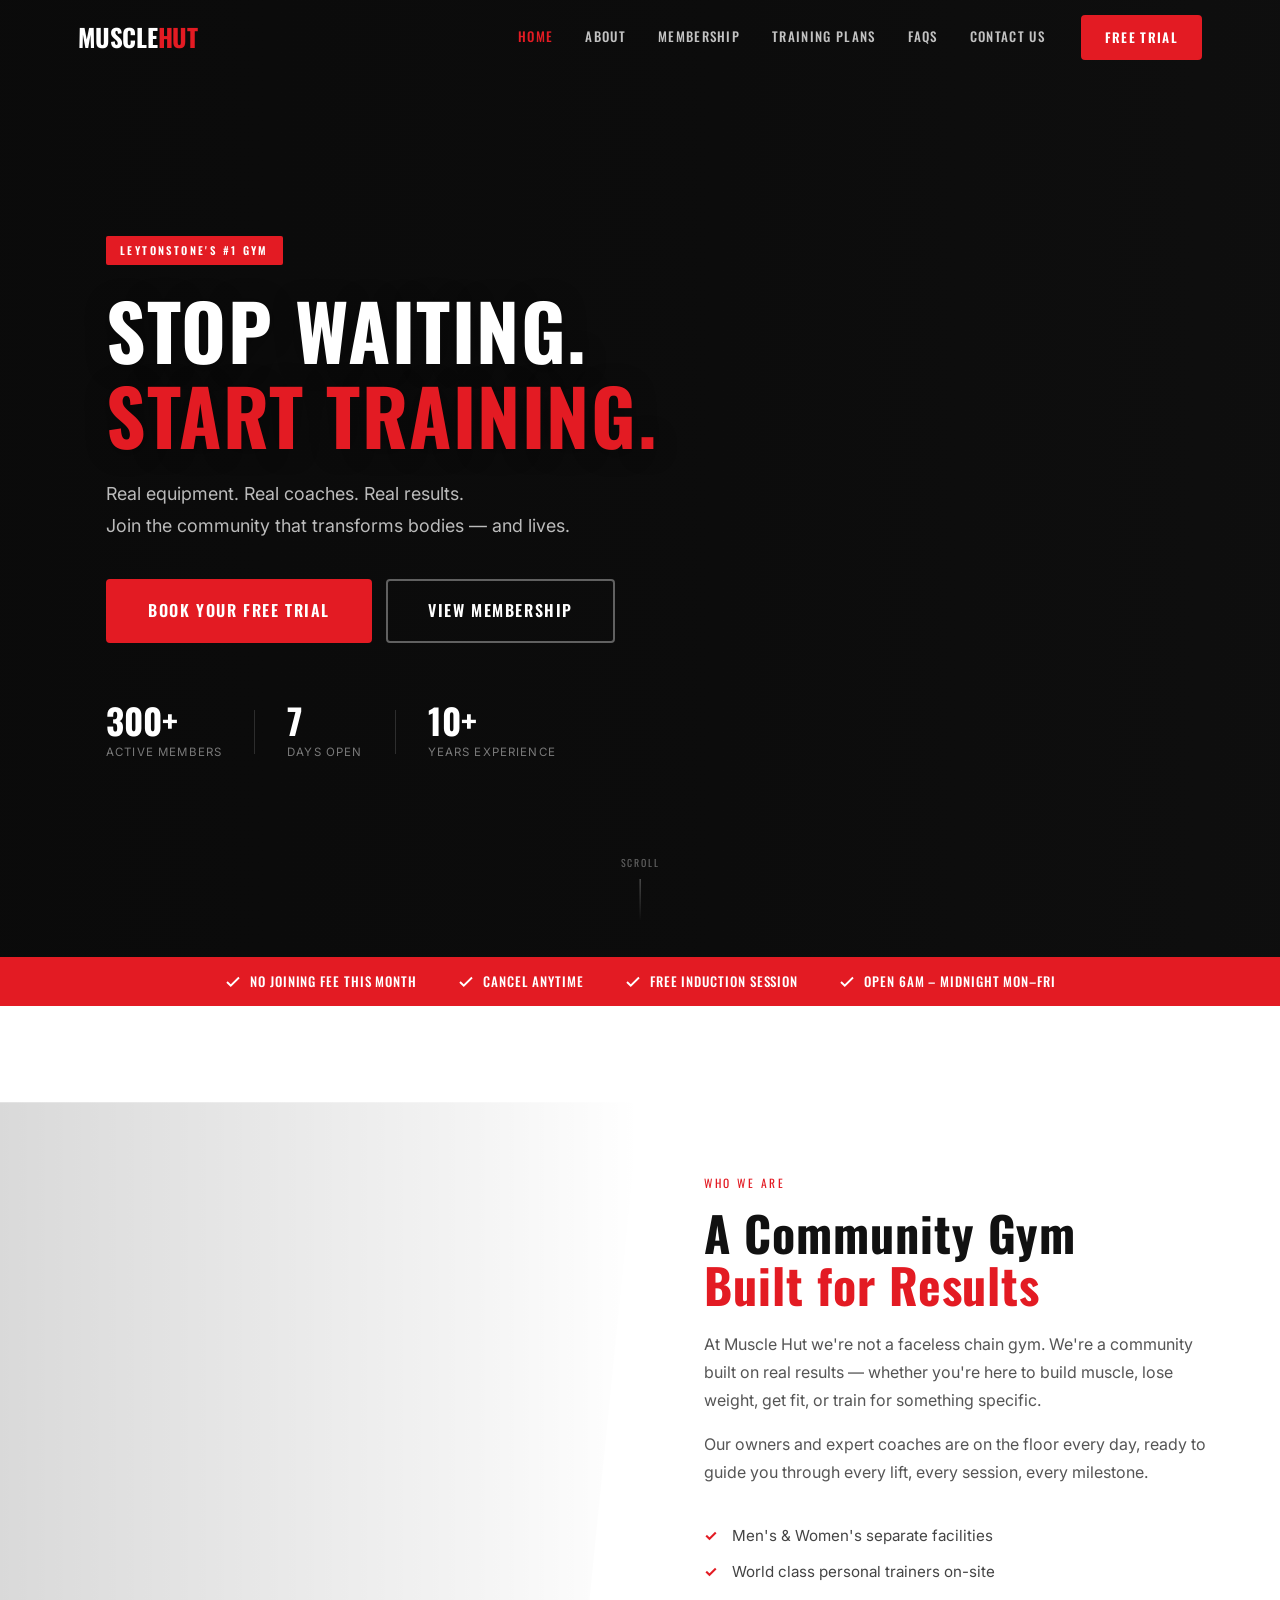
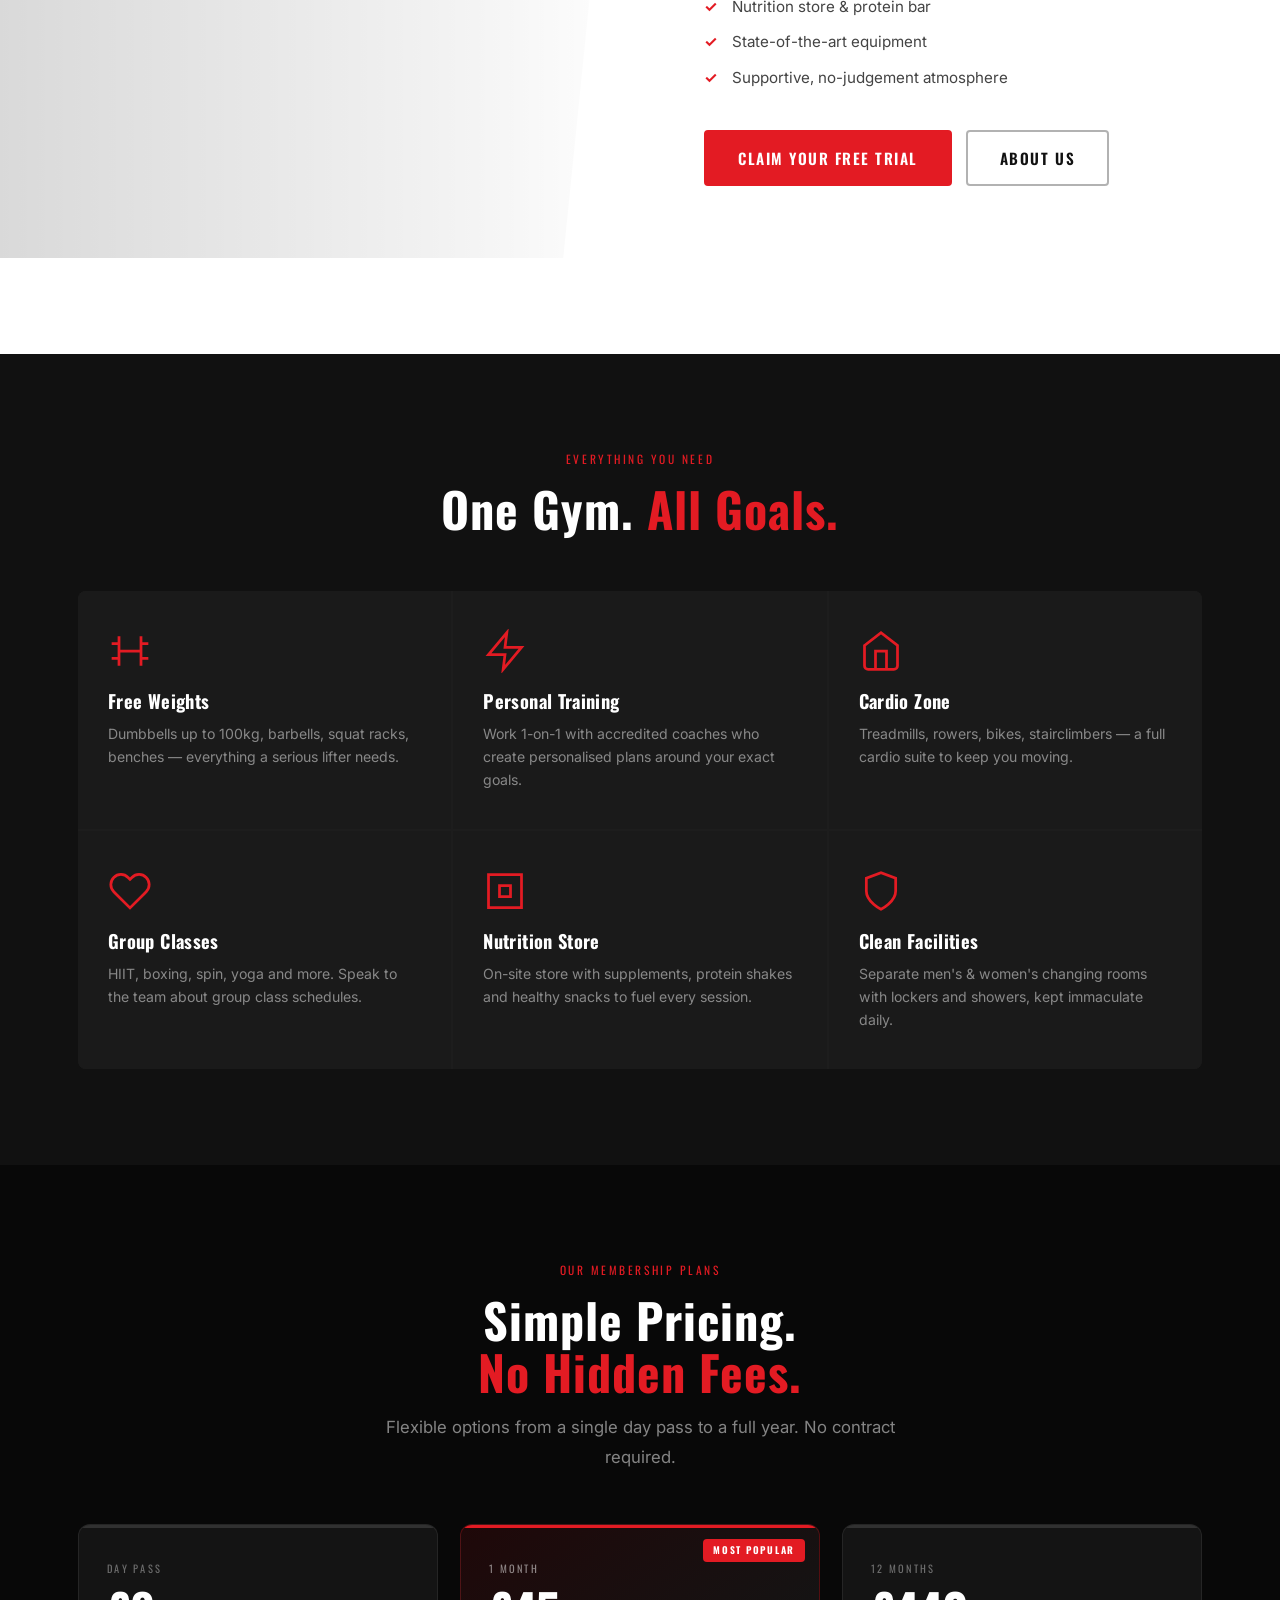
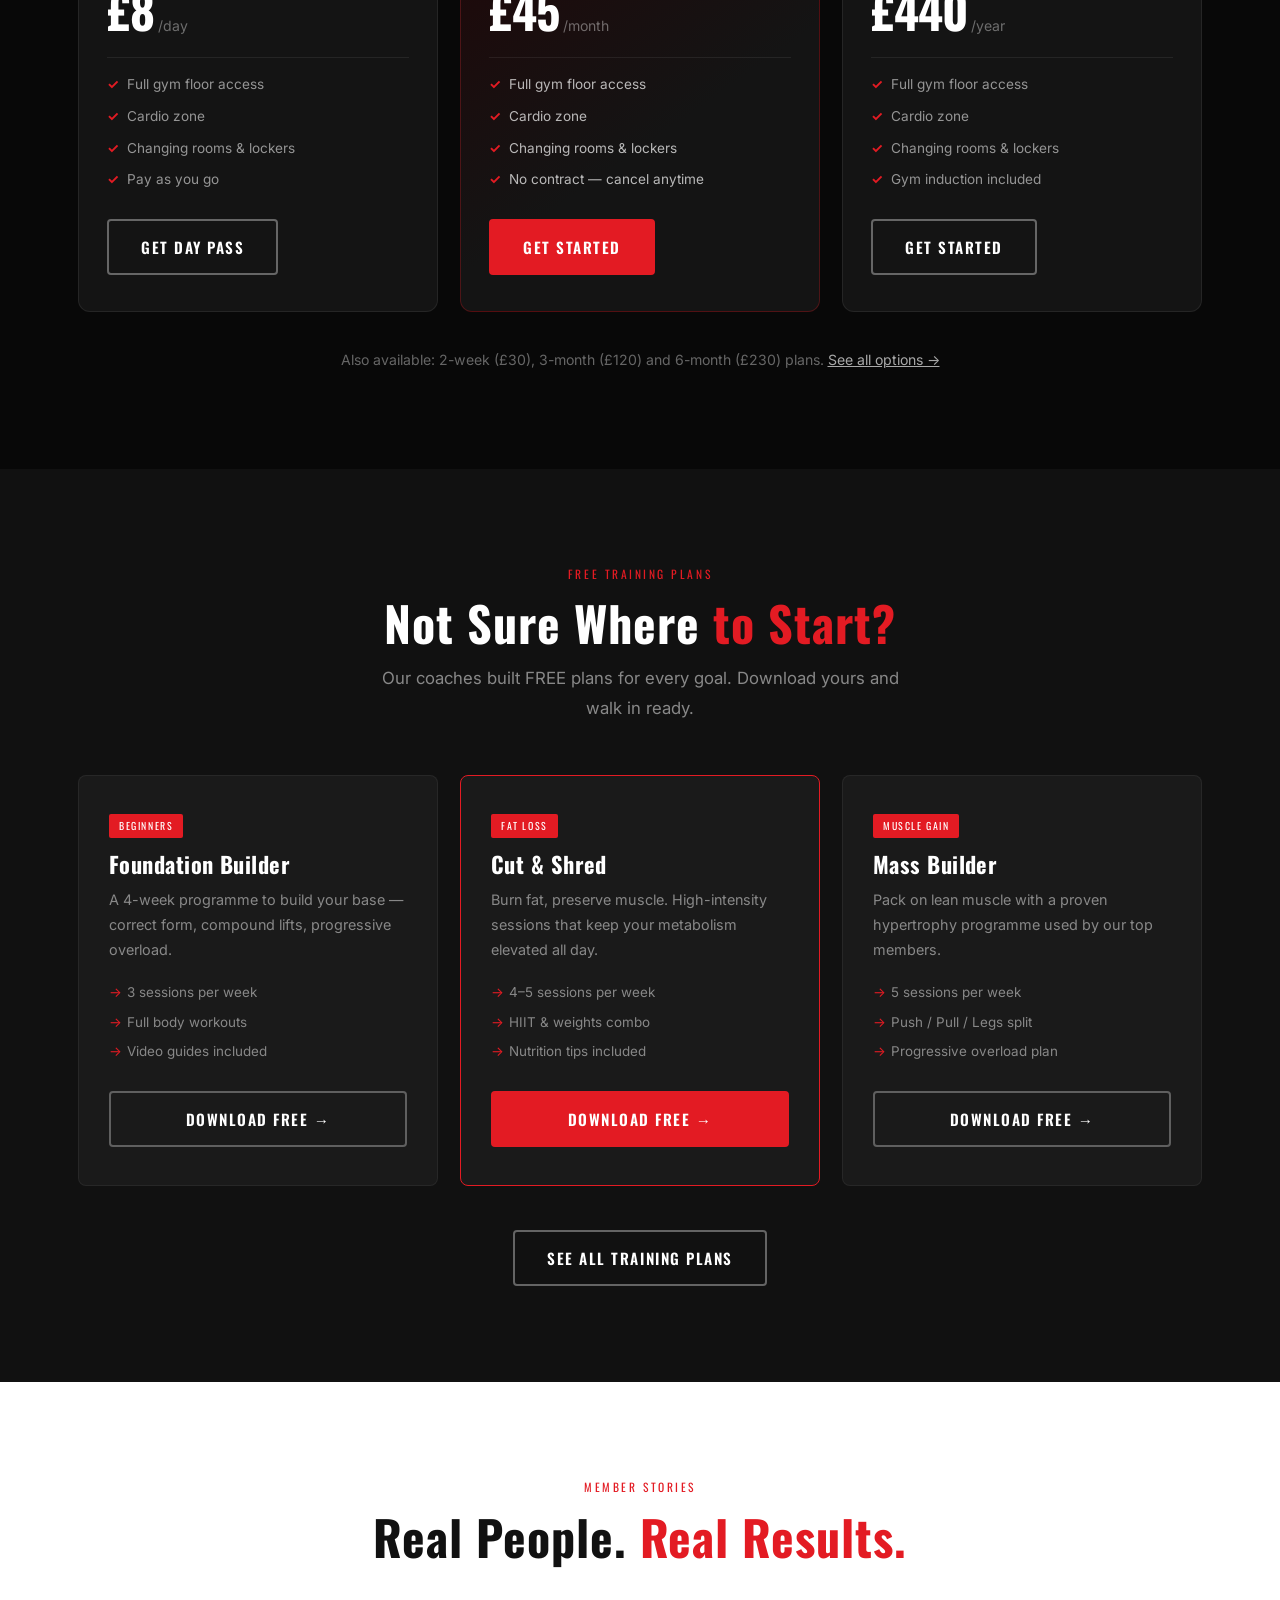
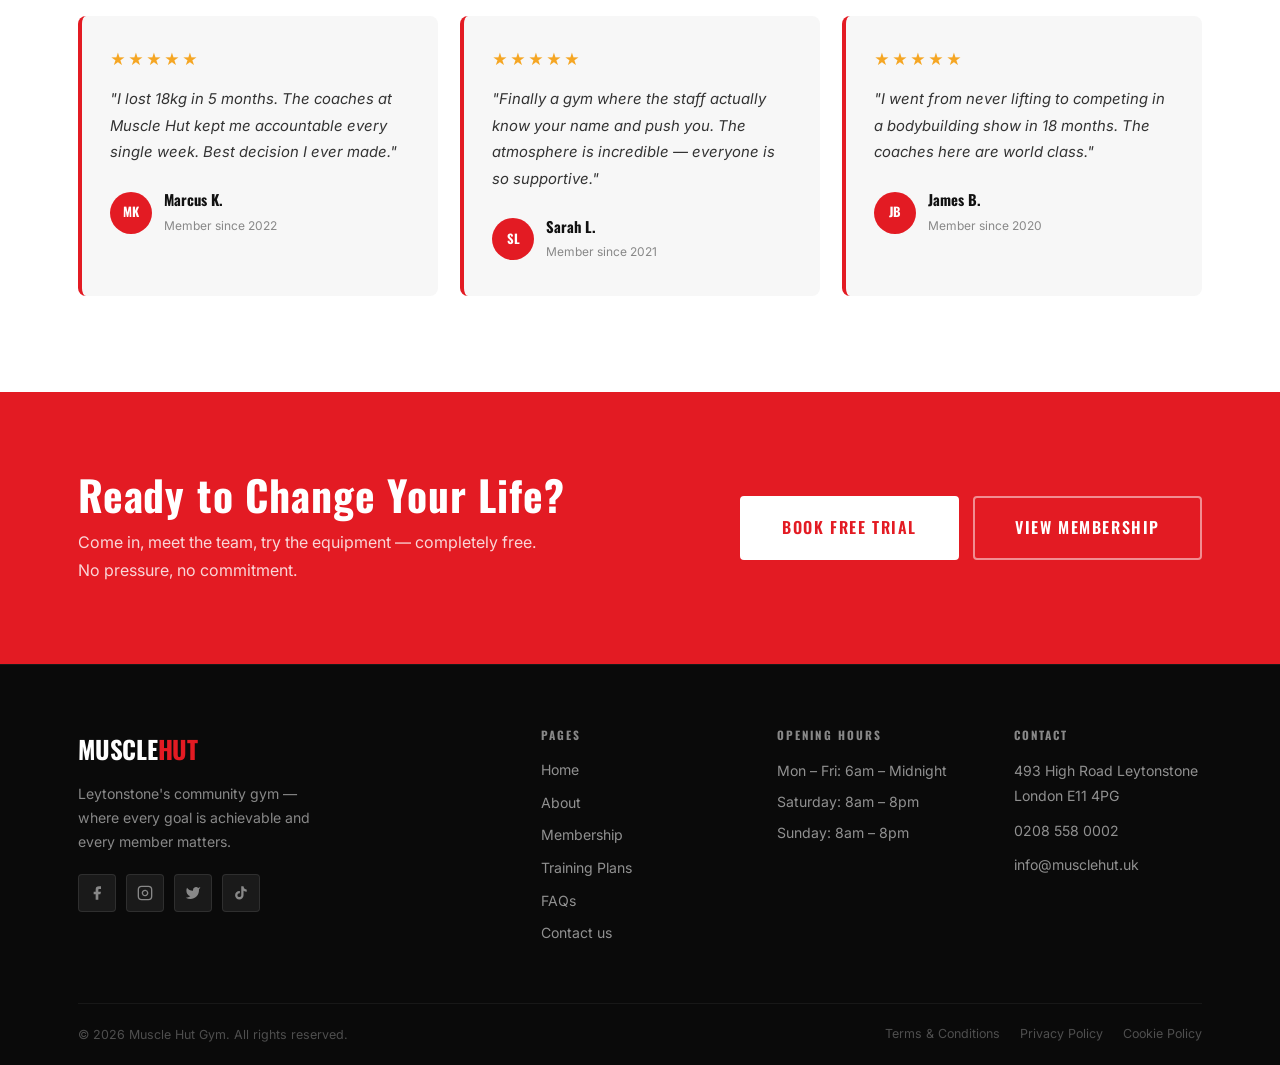
==== index.html @ a93a9c85 "Add files via upload" ====
<!DOCTYPE html>
<html lang="en">
<head>
  <meta charset="UTF-8" />
  <meta name="viewport" content="width=device-width, initial-scale=1.0" />
  <title>Muscle Hut Gym | Leytonstone's Premier Gym</title>
  <meta name="description" content="Join Muscle Hut Gym in Leytonstone. World class personal training, nutrition store, men's & women's facilities. Open 7 days a week. Book your FREE trial today." />
  <link rel="preconnect" href="https://fonts.googleapis.com" />
  <link rel="preconnect" href="https://fonts.gstatic.com" crossorigin />
  <link href="https://fonts.googleapis.com/css2?family=Oswald:wght@400;500;600;700&family=Inter:wght@300;400;500;600&display=swap" rel="stylesheet" />
  <link rel="stylesheet" href="style.css" />
  <style>
    /* ---- DIAGONAL SLIDE-OVER EFFECT ---- */
    .slide-over-section {
      position: relative;
      background: var(--white);
      overflow: hidden;
    }
    .slide-over-inner {
      display: grid;
      grid-template-columns: 1fr 1fr;
      min-height: 580px;
      align-items: stretch;
    }
    /* Left panel: the sliding image */
    .slide-img-panel {
      position: relative;
      overflow: hidden;
      clip-path: polygon(0 0, 100% 0, 88% 100%, 0 100%);
    }
    .slide-img-panel img,
    .slide-img-panel .slide-img-bg {
      position: absolute;
      inset: 0;
      width: 100%;
      height: 100%;
      object-fit: cover;
      transform: scale(1.08);
      transition: transform 0.9s cubic-bezier(0.25, 0.46, 0.45, 0.94);
    }
    .slide-img-panel .slide-img-bg {
      background:
        url('https://images.unsplash.com/photo-1571019614242-c5c5dee9f50b?w=900&q=80')
        center/cover no-repeat;
    }
    .slide-img-panel::after {
      content: '';
      position: absolute;
      inset: 0;
      background: linear-gradient(
        to right,
        rgba(0,0,0,0.15) 0%,
        rgba(0,0,0,0.05) 70%,
        rgba(0,0,0,0) 100%
      );
      z-index: 1;
    }
    .slide-over-section.in-view .slide-img-bg,
    .slide-over-section.in-view .slide-img-panel img {
      transform: scale(1);
    }
    /* Right panel: text content */
    .slide-text-panel {
      padding: 72px 56px 72px 64px;
      display: flex;
      flex-direction: column;
      justify-content: center;
      background: var(--white);
    }
    .slide-text-panel h2 { color: var(--dark); margin-bottom: 18px; }
    .slide-text-panel p  { color: #555; margin-bottom: 16px; }
    .slide-text-panel .check-list li { color: #444; }

    /* Membership preview on home */
    .home-membership { background: #080808; }
    .home-membership h2 { color: var(--white); }
    .home-membership .section-sub { color: rgba(255,255,255,0.5); }
    .home-membership .plans-note { color: rgba(255,255,255,0.38); }
    .home-membership .plans-note a { color: rgba(255,255,255,0.65); }

    /* Training Plans preview on home */
    .home-training { background: var(--dark); }
    .home-training h2 { color: var(--white); }
    .training-card-preview {
      background: var(--dark-2);
      border-radius: var(--radius-lg);
      padding: 38px 30px;
      border: 1px solid rgba(255,255,255,0.06);
      transition: border-color var(--transition), transform var(--transition);
      display: flex;
      flex-direction: column;
    }
    .training-card-preview:hover { border-color: rgba(227,27,35,0.38); transform: translateY(-4px); }
    .training-card-preview h3 { color: var(--white); margin-bottom: 10px; }
    .training-card-preview > p { font-size: 0.9rem; color: var(--grey); margin-bottom: 20px; flex: 1; }
    .training-card-preview ul { display: flex; flex-direction: column; gap: 8px; margin-bottom: 28px; }
    .training-card-preview ul li {
      font-size: 0.84rem;
      color: rgba(255,255,255,0.48);
      padding-left: 18px;
      position: relative;
    }
    .training-card-preview ul li::before { content: '→'; position: absolute; left: 0; color: var(--red); }
  </style>
</head>
<body>

  <!-- NAV -->
  <nav id="navbar">
    <div class="nav-inner">
      <a href="index.html" class="logo"><span class="logo-muscle">MUSCLE</span><span class="logo-hut">HUT</span></a>
      <ul class="nav-links">
        <li><a href="index.html" class="active">Home</a></li>
        <li><a href="about.html">About</a></li>
        <li><a href="membership.html">Membership</a></li>
        <li><a href="training-plans.html">Training Plans</a></li>
        <li><a href="faqs.html">FAQs</a></li>
        <li><a href="contact.html">Contact us</a></li>
      </ul>
      <a href="contact.html" class="btn btn-red nav-cta">Free Trial</a>
      <button class="hamburger" aria-label="Menu"><span></span><span></span><span></span></button>
    </div>
    <div class="mobile-menu">
      <a href="index.html">Home</a>
      <a href="about.html">About</a>
      <a href="membership.html">Membership</a>
      <a href="training-plans.html">Training Plans</a>
      <a href="faqs.html">FAQs</a>
      <a href="contact.html">Contact us</a>
      <a href="contact.html" class="btn btn-red">Book Free Trial</a>
    </div>
  </nav>

  <!-- HERO -->
  <section id="home-hero">
    <div class="home-hero-bg"></div>
    <div class="home-hero-overlay"></div>
    <div class="home-hero-content">
      <div class="hero-badge">Leytonstone's #1 Gym</div>
      <h1>STOP WAITING.<br /><span class="text-red">START TRAINING.</span></h1>
      <p class="hero-sub">
        Real equipment. Real coaches. Real results.<br />
        Join the community that transforms bodies — and lives.
      </p>
      <div class="hero-actions">
        <a href="contact.html" class="btn btn-red btn-lg">Book Your FREE Trial</a>
        <a href="membership.html" class="btn btn-outline btn-lg">View Membership</a>
      </div>
      <div class="hero-stats">
        <div class="stat"><span class="stat-num">300+</span><span class="stat-label">Active Members</span></div>
        <div class="stat-divider"></div>
        <div class="stat"><span class="stat-num">7</span><span class="stat-label">Days Open</span></div>
        <div class="stat-divider"></div>
        <div class="stat"><span class="stat-num">10+</span><span class="stat-label">Years Experience</span></div>
      </div>
    </div>
    <div class="scroll-hint"><span>Scroll</span><div class="scroll-line"></div></div>
  </section>

  <!-- TRUST BAR -->
  <div class="trust-bar">
    <div class="container">
      <div class="trust-items">
        <div class="trust-item fade-up">
          <svg width="18" height="18" viewBox="0 0 24 24" fill="none" stroke="currentColor" stroke-width="2.5"><polyline points="20 6 9 17 4 12"/></svg>
          <span>No joining fee this month</span>
        </div>
        <div class="trust-item fade-up">
          <svg width="18" height="18" viewBox="0 0 24 24" fill="none" stroke="currentColor" stroke-width="2.5"><polyline points="20 6 9 17 4 12"/></svg>
          <span>Cancel anytime</span>
        </div>
        <div class="trust-item fade-up">
          <svg width="18" height="18" viewBox="0 0 24 24" fill="none" stroke="currentColor" stroke-width="2.5"><polyline points="20 6 9 17 4 12"/></svg>
          <span>Free induction session</span>
        </div>
        <div class="trust-item fade-up">
          <svg width="18" height="18" viewBox="0 0 24 24" fill="none" stroke="currentColor" stroke-width="2.5"><polyline points="20 6 9 17 4 12"/></svg>
          <span>Open 6am – Midnight Mon–Fri</span>
        </div>
      </div>
    </div>
  </div>

  <!-- ABOUT (DIAGONAL SLIDE-OVER) -->
  <section class="slide-over-section" id="about-preview">
    <div class="slide-over-inner">
      <div class="slide-img-panel">
        <div class="slide-img-bg"></div>
      </div>
      <div class="slide-text-panel">
        <span class="section-eyebrow">WHO WE ARE</span>
        <h2>A Community Gym<br /><span class="text-red">Built for Results</span></h2>
        <p>At Muscle Hut we're not a faceless chain gym. We're a community built on real results — whether you're here to build muscle, lose weight, get fit, or train for something specific.</p>
        <p>Our owners and expert coaches are on the floor every day, ready to guide you through every lift, every session, every milestone.</p>
        <ul class="check-list">
          <li>Men's &amp; Women's separate facilities</li>
          <li>World class personal trainers on-site</li>
          <li>Nutrition store &amp; protein bar</li>
          <li>State-of-the-art equipment</li>
          <li>Supportive, no-judgement atmosphere</li>
        </ul>
        <div style="display:flex;gap:14px;flex-wrap:wrap;margin-top:8px;">
          <a href="contact.html" class="btn btn-red">Claim Your Free Trial</a>
          <a href="about.html" class="btn btn-outline-dark">About Us</a>
        </div>
      </div>
    </div>
  </section>

  <!-- FEATURES -->
  <section class="home-features">
    <div class="container">
      <span class="section-eyebrow" style="display:block;text-align:center;">EVERYTHING YOU NEED</span>
      <h2 class="text-white text-center">One Gym. <span class="text-red">All Goals.</span></h2>
      <div class="features-grid" style="margin-top:52px;">
        <div class="feature-card fade-up">
          <div class="feature-icon"><svg viewBox="0 0 24 24" fill="none" stroke="currentColor" stroke-width="1.5"><path d="M6 4v16M18 4v16M2 8h4M18 8h4M2 16h4M18 16h4M6 12h12"/></svg></div>
          <h3>Free Weights</h3>
          <p>Dumbbells up to 100kg, barbells, squat racks, benches — everything a serious lifter needs.</p>
        </div>
        <div class="feature-card fade-up">
          <div class="feature-icon"><svg viewBox="0 0 24 24" fill="none" stroke="currentColor" stroke-width="1.5"><path d="M13 2L3 14h9l-1 8 10-12h-9l1-8z"/></svg></div>
          <h3>Personal Training</h3>
          <p>Work 1-on-1 with accredited coaches who create personalised plans around your exact goals.</p>
        </div>
        <div class="feature-card fade-up">
          <div class="feature-icon"><svg viewBox="0 0 24 24" fill="none" stroke="currentColor" stroke-width="1.5"><path d="M3 9l9-7 9 7v11a2 2 0 0 1-2 2H5a2 2 0 0 1-2-2z"/><polyline points="9 22 9 12 15 12 15 22"/></svg></div>
          <h3>Cardio Zone</h3>
          <p>Treadmills, rowers, bikes, stairclimbers — a full cardio suite to keep you moving.</p>
        </div>
        <div class="feature-card fade-up">
          <div class="feature-icon"><svg viewBox="0 0 24 24" fill="none" stroke="currentColor" stroke-width="1.5"><path d="M20.84 4.61a5.5 5.5 0 0 0-7.78 0L12 5.67l-1.06-1.06a5.5 5.5 0 0 0-7.78 7.78l1.06 1.06L12 21.23l7.78-7.78 1.06-1.06a5.5 5.5 0 0 0 0-7.78z"/></svg></div>
          <h3>Group Classes</h3>
          <p>HIIT, boxing, spin, yoga and more. Speak to the team about group class schedules.</p>
        </div>
        <div class="feature-card fade-up">
          <div class="feature-icon"><svg viewBox="0 0 24 24" fill="none" stroke="currentColor" stroke-width="1.5"><path d="M3 3h18v18H3z"/><path d="M9 9h6v6H9z"/></svg></div>
          <h3>Nutrition Store</h3>
          <p>On-site store with supplements, protein shakes and healthy snacks to fuel every session.</p>
        </div>
        <div class="feature-card fade-up">
          <div class="feature-icon"><svg viewBox="0 0 24 24" fill="none" stroke="currentColor" stroke-width="1.5"><path d="M12 22s8-4 8-10V5l-8-3-8 3v7c0 6 8 10 8 10z"/></svg></div>
          <h3>Clean Facilities</h3>
          <p>Separate men's &amp; women's changing rooms with lockers and showers, kept immaculate daily.</p>
        </div>
      </div>
    </div>
  </section>

  <!-- MEMBERSHIP PREVIEW -->
  <section class="home-membership">
    <div class="container">
      <span class="section-eyebrow" style="display:block;text-align:center;">OUR MEMBERSHIP PLANS</span>
      <h2 class="text-center">Simple Pricing.<br /><span class="text-red">No Hidden Fees.</span></h2>
      <p class="section-sub text-center">Flexible options from a single day pass to a full year. No contract required.</p>
      <div class="plans-preview">
        <div class="plan-card fade-up">
          <span class="plan-name">Day Pass</span>
          <div class="plan-price"><span class="price-num">£8</span><span class="price-period">/day</span></div>
          <ul class="plan-features">
            <li>Full gym floor access</li>
            <li>Cardio zone</li>
            <li>Changing rooms &amp; lockers</li>
            <li>Pay as you go</li>
          </ul>
          <a href="membership.html" class="btn btn-outline">Get Day Pass</a>
        </div>
        <div class="plan-card plan-featured fade-up">
          <div class="plan-badge">MOST POPULAR</div>
          <span class="plan-name">1 Month</span>
          <div class="plan-price"><span class="price-num">£45</span><span class="price-period">/month</span></div>
          <ul class="plan-features">
            <li>Full gym floor access</li>
            <li>Cardio zone</li>
            <li>Changing rooms &amp; lockers</li>
            <li>No contract — cancel anytime</li>
          </ul>
          <a href="membership.html" class="btn btn-red">Get Started</a>
        </div>
        <div class="plan-card fade-up">
          <span class="plan-name">12 Months</span>
          <div class="plan-price"><span class="price-num">£440</span><span class="price-period">/year</span></div>
          <ul class="plan-features">
            <li>Full gym floor access</li>
            <li>Cardio zone</li>
            <li>Changing rooms &amp; lockers</li>
            <li>Gym induction included</li>
          </ul>
          <a href="membership.html" class="btn btn-outline">Get Started</a>
        </div>
      </div>
      <p class="plans-note">Also available: 2-week (£30), 3-month (£120) and 6-month (£230) plans. <a href="membership.html">See all options →</a></p>
    </div>
  </section>

  <!-- TRAINING PLANS PREVIEW -->
  <section class="home-training">
    <div class="container">
      <span class="section-eyebrow" style="display:block;text-align:center;">FREE TRAINING PLANS</span>
      <h2 class="text-center">Not Sure Where <span class="text-red">to Start?</span></h2>
      <p class="section-sub text-center">Our coaches built FREE plans for every goal. Download yours and walk in ready.</p>
      <div style="display:grid;grid-template-columns:repeat(3,1fr);gap:22px;margin-top:44px;">
        <div class="training-card-preview fade-up">
          <div class="training-tag">BEGINNERS</div>
          <h3>Foundation Builder</h3>
          <p>A 4-week programme to build your base — correct form, compound lifts, progressive overload.</p>
          <ul>
            <li>3 sessions per week</li>
            <li>Full body workouts</li>
            <li>Video guides included</li>
          </ul>
          <a href="training-plans.html" class="btn btn-outline-light">Download Free →</a>
        </div>
        <div class="training-card-preview fade-up" style="border-color:var(--red);">
          <div class="training-tag">FAT LOSS</div>
          <h3>Cut &amp; Shred</h3>
          <p>Burn fat, preserve muscle. High-intensity sessions that keep your metabolism elevated all day.</p>
          <ul>
            <li>4–5 sessions per week</li>
            <li>HIIT &amp; weights combo</li>
            <li>Nutrition tips included</li>
          </ul>
          <a href="training-plans.html" class="btn btn-red">Download Free →</a>
        </div>
        <div class="training-card-preview fade-up">
          <div class="training-tag">MUSCLE GAIN</div>
          <h3>Mass Builder</h3>
          <p>Pack on lean muscle with a proven hypertrophy programme used by our top members.</p>
          <ul>
            <li>5 sessions per week</li>
            <li>Push / Pull / Legs split</li>
            <li>Progressive overload plan</li>
          </ul>
          <a href="training-plans.html" class="btn btn-outline-light">Download Free →</a>
        </div>
      </div>
      <div style="text-align:center;margin-top:44px;">
        <a href="training-plans.html" class="btn btn-outline">See All Training Plans</a>
      </div>
    </div>
  </section>

  <!-- TESTIMONIALS -->
  <section class="home-testimonials">
    <div class="container">
      <span class="section-eyebrow" style="display:block;text-align:center;">MEMBER STORIES</span>
      <h2 class="text-center">Real People. <span class="text-red">Real Results.</span></h2>
      <div class="testimonials-grid" style="margin-top:52px;">
        <div class="testimonial-card fade-up">
          <div class="stars">★★★★★</div>
          <p>"I lost 18kg in 5 months. The coaches at Muscle Hut kept me accountable every single week. Best decision I ever made."</p>
          <div class="testimonial-author">
            <div class="author-avatar">MK</div>
            <div><strong>Marcus K.</strong><span>Member since 2022</span></div>
          </div>
        </div>
        <div class="testimonial-card fade-up">
          <div class="stars">★★★★★</div>
          <p>"Finally a gym where the staff actually know your name and push you. The atmosphere is incredible — everyone is so supportive."</p>
          <div class="testimonial-author">
            <div class="author-avatar">SL</div>
            <div><strong>Sarah L.</strong><span>Member since 2021</span></div>
          </div>
        </div>
        <div class="testimonial-card fade-up">
          <div class="stars">★★★★★</div>
          <p>"I went from never lifting to competing in a bodybuilding show in 18 months. The coaches here are world class."</p>
          <div class="testimonial-author">
            <div class="author-avatar">JB</div>
            <div><strong>James B.</strong><span>Member since 2020</span></div>
          </div>
        </div>
      </div>
    </div>
  </section>

  <!-- BOTTOM CTA BANNER -->
  <section class="home-cta-banner">
    <div class="container">
      <div class="home-cta-inner">
        <div>
          <h2>Ready to Change Your Life?</h2>
          <p>Come in, meet the team, try the equipment — completely free. No pressure, no commitment.</p>
        </div>
        <div class="cta-actions">
          <a href="contact.html" class="btn btn-white btn-lg">Book Free Trial</a>
          <a href="membership.html" class="btn btn-outline-white btn-lg">View Membership</a>
        </div>
      </div>
    </div>
  </section>

  <!-- FOOTER -->
  <footer class="site-footer">
    <div class="container">
      <div class="footer-top">
        <div class="footer-brand">
          <a href="index.html" class="logo"><span class="logo-muscle">MUSCLE</span><span class="logo-hut">HUT</span></a>
          <p>Leytonstone's community gym — where every goal is achievable and every member matters.</p>
          <div class="social-links" style="margin-top:20px;">
            <a href="https://www.facebook.com/p/Muscle-Hut-Gym-Leytonstone-100083789829434/" target="_blank" rel="noopener" class="social-btn" aria-label="Facebook"><svg viewBox="0 0 24 24" fill="currentColor"><path d="M18 2h-3a5 5 0 0 0-5 5v3H7v4h3v8h4v-8h3l1-4h-4V7a1 1 0 0 1 1-1h3z"/></svg></a>
            <a href="https://www.instagram.com/musclehutleytonstone/" target="_blank" rel="noopener" class="social-btn" aria-label="Instagram"><svg viewBox="0 0 24 24" fill="none" stroke="currentColor" stroke-width="2"><rect x="2" y="2" width="20" height="20" rx="5"/><path d="M16 11.37A4 4 0 1 1 12.63 8 4 4 0 0 1 16 11.37z"/><line x1="17.5" y1="6.5" x2="17.51" y2="6.5"/></svg></a>
            <a href="https://x.com/muscle_hut" target="_blank" rel="noopener" class="social-btn" aria-label="X (Twitter)"><svg viewBox="0 0 24 24" fill="currentColor"><path d="M23 3a10.9 10.9 0 0 1-3.14 1.53 4.48 4.48 0 0 0-7.86 3v1A10.66 10.66 0 0 1 3 4s-4 9 5 13a11.64 11.64 0 0 1-7 2c9 5 20 0 20-11.5a4.5 4.5 0 0 0-.08-.83A7.72 7.72 0 0 0 23 3z"/></svg></a>
            <a href="https://www.tiktok.com/@musclehutleytonstone_" target="_blank" rel="noopener" class="social-btn" aria-label="TikTok"><svg viewBox="0 0 24 24" fill="currentColor"><path d="M19.59 6.69a4.83 4.83 0 0 1-3.77-4.25V2h-3.45v13.67a2.89 2.89 0 0 1-2.88 2.5 2.89 2.89 0 0 1-2.89-2.89 2.89 2.89 0 0 1 2.89-2.89c.28 0 .54.04.79.1V9.01a6.33 6.33 0 0 0-.79-.05 6.34 6.34 0 0 0-6.34 6.34 6.34 6.34 0 0 0 6.34 6.34 6.34 6.34 0 0 0 6.33-6.34V8.69a8.18 8.18 0 0 0 4.78 1.52V6.73a4.85 4.85 0 0 1-1.01-.04z"/></svg></a>
          </div>
        </div>
        <div class="footer-col">
          <h4>Pages</h4>
          <a href="index.html">Home</a>
          <a href="about.html">About</a>
          <a href="membership.html">Membership</a>
          <a href="training-plans.html">Training Plans</a>
          <a href="faqs.html">FAQs</a>
          <a href="contact.html">Contact us</a>
        </div>
        <div class="footer-col">
          <h4>Opening Hours</h4>
          <p>Mon – Fri: 6am – Midnight</p>
          <p>Saturday: 8am – 8pm</p>
          <p>Sunday: 8am – 8pm</p>
        </div>
        <div class="footer-col">
          <h4>Contact</h4>
          <p>493 High Road Leytonstone<br />London E11 4PG</p>
          <p style="margin-top:10px;"><a href="tel:02085580002" style="color:rgba(255,255,255,0.55);">0208 558 0002</a></p>
          <p><a href="mailto:info@musclehut.uk" style="color:rgba(255,255,255,0.55);">info@musclehut.uk</a></p>
        </div>
      </div>
      <div class="footer-bottom">
        <p>© 2026 Muscle Hut Gym. All rights reserved.</p>
        <div style="display:flex;gap:20px;">
          <a href="terms.html">Terms &amp; Conditions</a>
          <a href="privacy.html">Privacy Policy</a>
          <a href="privacy.html#cookies">Cookie Policy</a>
        </div>
      </div>
    </div>
  </footer>

  <div class="sticky-cta">
    <a href="contact.html" class="btn btn-red btn-full">Book Your FREE Trial</a>
  </div>

  <script src="script.js"></script>
</body>
</html>
---- style.css ----
/* ============================================
   MUSCLE HUT — GLOBAL STYLES
   ============================================ */

:root {
  --red: #e31b23;
  --red-dark: #b51219;
  --black: #0a0a0a;
  --dark: #111111;
  --dark-2: #1a1a1a;
  --dark-3: #222222;
  --grey: #888888;
  --grey-light: #cccccc;
  --white: #ffffff;
  --font-heading: 'Oswald', sans-serif;
  --font-body: 'Inter', sans-serif;
  --radius: 4px;
  --radius-lg: 8px;
  --transition: 0.25s ease;
  --shadow: 0 4px 24px rgba(0,0,0,0.25);
  --shadow-lg: 0 8px 48px rgba(0,0,0,0.45);
}

*, *::before, *::after { box-sizing: border-box; margin: 0; padding: 0; }
html { scroll-behavior: smooth; }

body {
  background: var(--dark);
  color: var(--white);
  font-family: var(--font-body);
  font-size: 16px;
  line-height: 1.6;
  overflow-x: hidden;
}

img { display: block; max-width: 100%; }
a { color: inherit; text-decoration: none; }
ul { list-style: none; }

/* ---- TYPOGRAPHY ---- */
h1, h2, h3, h4 {
  font-family: var(--font-heading);
  font-weight: 700;
  line-height: 1.1;
  letter-spacing: 0.02em;
}
h1 { font-size: clamp(2.6rem, 6vw, 5rem); }
h2 { font-size: clamp(2rem, 4vw, 3rem); }
h3 { font-size: 1.4rem; }

p { color: var(--grey-light); line-height: 1.75; }

.text-red   { color: var(--red); }
.text-white { color: var(--white); }
.text-grey  { color: var(--grey); }
.text-dark  { color: var(--dark); }
.text-center { text-align: center; }

/* ---- LAYOUT ---- */
.container { max-width: 1180px; margin: 0 auto; padding: 0 28px; }

.page-hero {
  padding: 160px 0 80px;
  background: var(--dark);
  position: relative;
  overflow: hidden;
}
.page-hero::before {
  content: '';
  position: absolute;
  top: 0; left: 0; right: 0;
  height: 4px;
  background: var(--red);
}
.page-hero-eyebrow {
  display: inline-block;
  font-family: var(--font-heading);
  font-size: 0.72rem;
  letter-spacing: 0.22em;
  text-transform: uppercase;
  color: var(--red);
  margin-bottom: 16px;
}
.page-hero h1 { color: var(--white); text-transform: uppercase; margin-bottom: 20px; }
.page-hero p  { font-size: 1.1rem; color: var(--grey-light); max-width: 560px; }

section { padding: 96px 0; }

.section-eyebrow {
  display: inline-block;
  font-family: var(--font-heading);
  font-size: 0.72rem;
  letter-spacing: 0.22em;
  text-transform: uppercase;
  color: var(--red);
  margin-bottom: 14px;
}

.section-sub {
  font-size: 1.05rem;
  color: var(--grey);
  margin: 14px auto 52px;
  max-width: 540px;
}

/* ---- BUTTONS ---- */
.btn {
  display: inline-flex;
  align-items: center;
  justify-content: center;
  gap: 8px;
  padding: 14px 32px;
  border-radius: var(--radius);
  font-family: var(--font-heading);
  font-size: 0.95rem;
  font-weight: 600;
  letter-spacing: 0.1em;
  text-transform: uppercase;
  cursor: pointer;
  border: 2px solid transparent;
  transition: all var(--transition);
  white-space: nowrap;
}
.btn-red  { background: var(--red); color: var(--white); border-color: var(--red); }
.btn-red:hover { background: var(--red-dark); border-color: var(--red-dark); transform: translateY(-2px); box-shadow: 0 6px 24px rgba(227,27,35,0.4); }
.btn-outline { background: transparent; color: var(--white); border-color: rgba(255,255,255,0.35); }
.btn-outline:hover { border-color: var(--white); background: rgba(255,255,255,0.07); transform: translateY(-2px); }
.btn-outline-dark { background: transparent; color: var(--dark); border-color: rgba(0,0,0,0.3); }
.btn-outline-dark:hover { background: var(--dark); color: var(--white); border-color: var(--dark); }
.btn-outline-light { background: transparent; color: var(--white); border-color: rgba(255,255,255,0.3); }
.btn-outline-light:hover { border-color: var(--white); background: rgba(255,255,255,0.09); }
.btn-lg   { padding: 17px 40px; font-size: 1rem; }
.btn-full { width: 100%; }

/* ---- NAV ---- */
#navbar {
  position: fixed;
  top: 0; left: 0; right: 0;
  z-index: 1000;
  transition: background var(--transition), box-shadow var(--transition);
}
#navbar.scrolled {
  background: rgba(10,10,10,0.97);
  box-shadow: 0 2px 20px rgba(0,0,0,0.5);
  backdrop-filter: blur(14px);
}

.nav-inner {
  max-width: 1180px;
  margin: 0 auto;
  padding: 0 28px;
  display: flex;
  align-items: center;
  height: 74px;
  gap: 0;
}

.logo {
  font-family: var(--font-heading);
  font-size: 1.55rem;
  font-weight: 700;
  letter-spacing: -0.01em;
  flex-shrink: 0;
  margin-right: auto;
}
.logo-muscle { color: var(--white); }
.logo-hut    { color: var(--red); }

.nav-links {
  display: flex;
  gap: 8px;
  margin-right: 24px;
}
.nav-links a {
  font-family: var(--font-heading);
  font-size: 0.82rem;
  font-weight: 500;
  letter-spacing: 0.1em;
  text-transform: uppercase;
  color: rgba(255,255,255,0.75);
  padding: 8px 12px;
  border-radius: var(--radius);
  transition: color var(--transition), background var(--transition);
}
.nav-links a:hover,
.nav-links a.active { color: var(--white); }
.nav-links a.active { color: var(--red); }

.nav-cta { padding: 10px 22px; font-size: 0.82rem; flex-shrink: 0; }

.hamburger {
  display: none;
  flex-direction: column;
  gap: 5px;
  background: none;
  border: none;
  cursor: pointer;
  padding: 6px;
}
.hamburger span {
  display: block;
  width: 24px;
  height: 2px;
  background: var(--white);
  border-radius: 2px;
  transition: all var(--transition);
}

.mobile-menu {
  display: none;
  flex-direction: column;
  padding: 12px 28px 24px;
  background: rgba(10,10,10,0.98);
  border-top: 1px solid rgba(255,255,255,0.07);
  gap: 2px;
}
.mobile-menu a {
  font-family: var(--font-heading);
  font-size: 1rem;
  letter-spacing: 0.08em;
  text-transform: uppercase;
  padding: 13px 0;
  color: rgba(255,255,255,0.8);
  border-bottom: 1px solid rgba(255,255,255,0.05);
  transition: color var(--transition);
}
.mobile-menu a:last-child { border: none; margin-top: 8px; }
.mobile-menu a:hover { color: var(--red); }
.mobile-menu.open { display: flex; }

/* ---- FOOTER ---- */
.site-footer {
  background: var(--black);
  border-top: 1px solid rgba(255,255,255,0.06);
}
.footer-top {
  padding: 64px 0 48px;
  display: grid;
  grid-template-columns: 2.2fr 1fr 1fr 1fr;
  gap: 48px;
  border-bottom: 1px solid rgba(255,255,255,0.06);
}
.footer-brand p {
  margin-top: 14px;
  font-size: 0.88rem;
  color: var(--grey);
  line-height: 1.7;
  max-width: 260px;
}
.footer-col h4 {
  font-family: var(--font-heading);
  font-size: 0.72rem;
  letter-spacing: 0.18em;
  text-transform: uppercase;
  color: var(--grey);
  margin-bottom: 18px;
}
.footer-col a {
  display: block;
  font-size: 0.88rem;
  color: rgba(255,255,255,0.55);
  margin-bottom: 10px;
  transition: color var(--transition);
}
.footer-col a:hover { color: var(--red); }
.footer-col p {
  font-size: 0.88rem;
  color: rgba(255,255,255,0.55);
  margin-bottom: 6px;
}

.footer-bottom {
  padding: 20px 0;
  display: flex;
  align-items: center;
  justify-content: space-between;
  flex-wrap: wrap;
  gap: 12px;
}
.footer-bottom p { font-size: 0.78rem; color: rgba(255,255,255,0.28); margin: 0; }
.footer-bottom a { color: rgba(255,255,255,0.28); font-size: 0.78rem; transition: color var(--transition); }
.footer-bottom a:hover { color: var(--red); }

.social-links { display: flex; gap: 10px; }
.social-btn {
  width: 38px; height: 38px;
  background: var(--dark-2);
  border: 1px solid rgba(255,255,255,0.09);
  border-radius: var(--radius);
  display: flex;
  align-items: center;
  justify-content: center;
  color: var(--grey);
  transition: all var(--transition);
}
.social-btn svg { width: 16px; height: 16px; }
.social-btn:hover { background: var(--red); border-color: var(--red); color: var(--white); }

/* ---- TRUST BAR ---- */
.trust-bar { background: var(--red); padding: 14px 0; }
.trust-items {
  display: flex;
  align-items: center;
  justify-content: center;
  gap: 40px;
  flex-wrap: wrap;
}
.trust-item {
  display: flex;
  align-items: center;
  gap: 8px;
  font-family: var(--font-heading);
  font-size: 0.82rem;
  font-weight: 500;
  letter-spacing: 0.07em;
  text-transform: uppercase;
  color: var(--white);
}
.trust-item svg { flex-shrink: 0; }

/* ---- CHECK LIST ---- */
.check-list { display: flex; flex-direction: column; gap: 11px; margin: 22px 0 32px; }
.check-list li {
  font-size: 0.95rem;
  padding-left: 28px;
  position: relative;
}
.check-list li::before {
  content: '✓';
  position: absolute;
  left: 0;
  color: var(--red);
  font-weight: 700;
}

/* ---- FORMS ---- */
.form-group { display: flex; flex-direction: column; gap: 7px; }
.form-group label {
  font-family: var(--font-heading);
  font-size: 0.72rem;
  letter-spacing: 0.14em;
  text-transform: uppercase;
  color: var(--grey);
}
.form-row { display: grid; grid-template-columns: 1fr 1fr; gap: 14px; }

input, select, textarea {
  width: 100%;
  padding: 14px 16px;
  background: rgba(255,255,255,0.05);
  border: 1px solid rgba(255,255,255,0.11);
  border-radius: var(--radius);
  color: var(--white);
  font-family: var(--font-body);
  font-size: 0.95rem;
  outline: none;
  transition: border-color var(--transition);
}
input::placeholder,
textarea::placeholder { color: rgba(255,255,255,0.28); }
input:focus,
select:focus,
textarea:focus { border-color: var(--red); }

select {
  appearance: none;
  background-image: url("data:image/svg+xml,%3Csvg xmlns='http://www.w3.org/2000/svg' width='12' height='12' viewBox='0 0 24 24' fill='none' stroke='%23888' stroke-width='2'%3E%3Cpolyline points='6 9 12 15 18 9'%3E%3C/polyline%3E%3C/svg%3E");
  background-repeat: no-repeat;
  background-position: right 16px center;
  cursor: pointer;
}
select option { background: var(--dark-2); color: var(--white); }
textarea { resize: vertical; min-height: 130px; }

/* ---- ANIMATIONS ---- */
.fade-up {
  opacity: 0;
  transform: translateY(28px);
  transition: opacity 0.55s ease, transform 0.55s ease;
}
.fade-up.visible { opacity: 1; transform: translateY(0); }

/* ---- STICKY CTA ---- */
.sticky-cta {
  display: none;
  position: fixed;
  bottom: 0; left: 0; right: 0;
  z-index: 900;
  padding: 12px 16px;
  background: rgba(10,10,10,0.97);
  border-top: 1px solid rgba(255,255,255,0.09);
  box-shadow: 0 -4px 20px rgba(0,0,0,0.4);
}

/* ============================================
   HOME PAGE
   ============================================ */

/* Hero */
#home-hero {
  position: relative;
  min-height: 100vh;
  display: flex;
  align-items: center;
  overflow: hidden;
}
.home-hero-bg {
  position: absolute;
  inset: 0;
  background:
    url('https://images.unsplash.com/photo-1534438327276-14e5300c3a48?w=1600&q=80')
    center/cover no-repeat;
}
.home-hero-overlay {
  position: absolute;
  inset: 0;
  background: linear-gradient(
    to right,
    rgba(10,10,10,0.94) 0%,
    rgba(10,10,10,0.72) 55%,
    rgba(10,10,10,0.38) 100%
  );
}
.home-hero-content {
  position: relative;
  z-index: 2;
  padding: 140px 28px 100px;
  max-width: 680px;
  margin-left: auto;
  margin-right: auto;
}
@media (min-width: 1180px) {
  .home-hero-content {
    margin-left: calc((100vw - 1180px) / 2 + 28px);
    margin-right: 0;
  }
}
.hero-badge {
  display: inline-block;
  background: var(--red);
  color: var(--white);
  font-family: var(--font-heading);
  font-size: 0.68rem;
  font-weight: 600;
  letter-spacing: 0.22em;
  text-transform: uppercase;
  padding: 6px 14px;
  margin-bottom: 22px;
  border-radius: 2px;
}
#home-hero h1 {
  color: var(--white);
  text-transform: uppercase;
  margin-bottom: 22px;
  text-shadow: 0 2px 24px rgba(0,0,0,0.4);
}
.hero-sub {
  font-size: 1.12rem;
  color: rgba(255,255,255,0.72);
  margin-bottom: 38px;
  line-height: 1.75;
}
.hero-actions { display: flex; gap: 14px; flex-wrap: wrap; margin-bottom: 60px; }

.hero-stats { display: flex; align-items: center; gap: 32px; flex-wrap: wrap; }
.stat { display: flex; flex-direction: column; }
.stat-num {
  font-family: var(--font-heading);
  font-size: 2.2rem;
  font-weight: 700;
  color: var(--white);
  line-height: 1;
}
.stat-label {
  font-size: 0.72rem;
  color: rgba(255,255,255,0.45);
  letter-spacing: 0.1em;
  text-transform: uppercase;
  margin-top: 5px;
}
.stat-divider { width: 1px; height: 44px; background: rgba(255,255,255,0.14); }

.scroll-hint {
  position: absolute;
  bottom: 36px;
  left: 50%;
  transform: translateX(-50%);
  display: flex;
  flex-direction: column;
  align-items: center;
  gap: 8px;
  color: rgba(255,255,255,0.35);
  font-size: 0.62rem;
  letter-spacing: 0.18em;
  text-transform: uppercase;
  font-family: var(--font-heading);
}
.scroll-line {
  width: 1px;
  height: 42px;
  background: linear-gradient(to bottom, rgba(255,255,255,0.38), transparent);
  animation: scrollPulse 2s ease infinite;
}
@keyframes scrollPulse {
  0%,100% { opacity:0.4; transform:scaleY(1); }
  50%      { opacity:1;   transform:scaleY(0.55); }
}

/* Home About Preview */
.home-about { background: var(--white); }
.home-about-inner {
  display: grid;
  grid-template-columns: 1fr 1fr;
  gap: 80px;
  align-items: center;
}
.about-img-wrap { position: relative; }
.about-img-box {
  aspect-ratio: 4/5;
  background:
    url('https://images.unsplash.com/photo-1571019614242-c5c5dee9f50b?w=800&q=80')
    center/cover no-repeat;
  border-radius: var(--radius-lg);
  overflow: hidden;
  position: relative;
}
.about-img-box::after {
  content: '';
  position: absolute;
  inset: 0;
  background: linear-gradient(to top, rgba(0,0,0,0.45) 0%, transparent 50%);
}
.about-accent {
  position: absolute;
  bottom: -20px;
  right: -20px;
  background: var(--red);
  color: var(--white);
  padding: 20px 24px;
  border-radius: var(--radius-lg);
  box-shadow: var(--shadow);
  text-align: center;
  z-index: 2;
}
.accent-num  { display: block; font-family: var(--font-heading); font-size: 2rem; font-weight: 700; line-height: 1; }
.accent-text { display: block; font-size: 0.75rem; margin-top: 4px; opacity: 0.92; }

.home-about h2 { color: var(--dark); margin-bottom: 18px; }
.home-about .check-list li { color: #444; }

/* Home Features */
.home-features { background: var(--dark); }
.home-features h2 { color: var(--white); text-align: center; margin-bottom: 56px; }
.features-grid {
  display: grid;
  grid-template-columns: repeat(3, 1fr);
  gap: 2px;
  background: rgba(255,255,255,0.05);
  border-radius: var(--radius-lg);
  overflow: hidden;
}
.feature-card {
  background: var(--dark-2);
  padding: 38px 30px;
  transition: background var(--transition);
}
.feature-card:hover { background: var(--dark-3); }
.feature-icon { width: 44px; height: 44px; margin-bottom: 18px; color: var(--red); }
.feature-icon svg { width: 100%; height: 100%; }
.feature-card h3 { color: var(--white); margin-bottom: 10px; font-size: 1.15rem; }
.feature-card p  { font-size: 0.88rem; color: var(--grey); line-height: 1.65; }

/* Home Membership Preview */
.home-membership { background: #f4f4f4; }
.home-membership h2 { color: var(--dark); text-align: center; margin-bottom: 10px; }
.home-membership .section-sub { color: #666; }
.plans-preview {
  display: grid;
  grid-template-columns: repeat(3, 1fr);
  gap: 22px;
  margin-top: 44px;
}
.plan-card {
  background: #141414;
  border-radius: 12px;
  padding: 36px 28px;
  border: 1px solid rgba(255,255,255,0.07);
  position: relative;
  overflow: hidden;
  transition: transform 0.3s ease, box-shadow 0.3s ease, border-color 0.3s ease;
}
.plan-card::before {
  content: '';
  position: absolute;
  top: 0; left: 0; right: 0;
  height: 3px;
  border-radius: 12px 12px 0 0;
  background: rgba(255,255,255,0.12);
}
.plan-card:hover {
  transform: translateY(-6px);
  border-color: rgba(255,255,255,0.14);
  box-shadow: 0 20px 56px rgba(0,0,0,0.5);
}
.plan-featured {
  background: linear-gradient(145deg, #1f0809 0%, #141414 55%);
  border-color: rgba(227,27,35,0.28);
  transform: scale(1.04);
}
.plan-featured::before { background: var(--red); }
.plan-featured:hover {
  transform: scale(1.04) translateY(-6px);
  box-shadow: 0 20px 56px rgba(227,27,35,0.18), 0 0 0 1px var(--red);
}
.plan-badge {
  position: absolute;
  top: 14px; right: 14px;
  background: var(--red);
  color: var(--white);
  font-family: var(--font-heading);
  font-size: 0.6rem;
  font-weight: 700;
  letter-spacing: 0.18em;
  padding: 4px 10px;
  border-radius: 4px;
  white-space: nowrap;
}
.plan-name {
  display: block;
  font-family: var(--font-heading);
  font-size: 0.65rem;
  letter-spacing: 0.22em;
  color: rgba(255,255,255,0.38);
  margin-bottom: 8px;
  text-transform: uppercase;
}
.plan-featured .plan-name { color: rgba(255,255,255,0.5); }
.plan-price { display: flex; align-items: baseline; gap: 4px; margin-bottom: 20px; }
.price-num {
  font-family: var(--font-heading);
  font-size: 3rem;
  font-weight: 700;
  color: var(--white);
  line-height: 1;
  letter-spacing: -0.02em;
}
.plan-featured .price-num { color: var(--white); }
.price-period { color: rgba(255,255,255,0.38); font-size: 0.88rem; }

.plan-features {
  display: flex;
  flex-direction: column;
  gap: 10px;
  margin-bottom: 28px;
  padding-top: 16px;
  border-top: 1px solid rgba(255,255,255,0.07);
}
.plan-features li {
  font-size: 0.85rem;
  color: rgba(255,255,255,0.55);
  padding-left: 20px;
  position: relative;
}
.plan-features li::before { content: '✓'; position: absolute; left: 0; color: var(--red); font-weight: 700; }
.plan-features li.disabled { color: rgba(255,255,255,0.2); }
.plan-features li.disabled::before { content: '–'; color: rgba(255,255,255,0.2); }
.plan-featured .plan-features li { color: rgba(255,255,255,0.7); }
.plan-featured .plan-features li.disabled { color: rgba(255,255,255,0.18); }
.plan-featured .plan-features li.disabled::before { color: rgba(255,255,255,0.18); }

.plans-note { text-align: center; margin-top: 36px; font-size: 0.88rem; }
.plans-note a { text-decoration: underline; }

/* Home Training Plans Preview */
.home-training { background: var(--dark); }
.home-training h2 { color: var(--white); text-align: center; margin-bottom: 10px; }
.home-training .section-sub { text-align: center; }
.training-preview {
  display: grid;
  grid-template-columns: repeat(3, 1fr);
  gap: 22px;
  margin-top: 44px;
}

/* Home Testimonials */
.home-testimonials { background: var(--white); }
.home-testimonials h2 { color: var(--dark); text-align: center; margin-bottom: 52px; }
.testimonials-grid {
  display: grid;
  grid-template-columns: repeat(3, 1fr);
  gap: 22px;
}
.testimonial-card {
  background: #f7f7f7;
  border-radius: var(--radius-lg);
  padding: 32px 28px;
  border-left: 4px solid var(--red);
}
.stars { color: #f5a623; font-size: 0.95rem; letter-spacing: 2px; margin-bottom: 14px; }
.testimonial-card p { color: #333; font-size: 0.93rem; font-style: italic; line-height: 1.8; margin-bottom: 22px; }
.testimonial-author { display: flex; align-items: center; gap: 12px; }
.author-avatar {
  width: 42px; height: 42px;
  background: var(--red);
  border-radius: 50%;
  display: flex;
  align-items: center;
  justify-content: center;
  font-family: var(--font-heading);
  font-size: 0.8rem;
  font-weight: 700;
  color: var(--white);
  flex-shrink: 0;
}
.testimonial-author strong { display: block; color: var(--dark); font-family: var(--font-heading); font-size: 0.92rem; }
.testimonial-author span  { font-size: 0.75rem; color: var(--grey); }

/* Home CTA Banner */
.home-cta-banner {
  background: var(--red);
  padding: 80px 0;
}
.home-cta-inner {
  display: flex;
  align-items: center;
  justify-content: space-between;
  gap: 40px;
  flex-wrap: wrap;
}
.home-cta-banner h2 { color: var(--white); font-size: clamp(1.8rem, 3.5vw, 2.6rem); }
.home-cta-banner p  { color: rgba(255,255,255,0.82); margin-top: 10px; max-width: 480px; }
.cta-actions { display: flex; gap: 14px; flex-wrap: wrap; flex-shrink: 0; }
.btn-white { background: var(--white); color: var(--red); border-color: var(--white); }
.btn-white:hover { background: #f0f0f0; transform: translateY(-2px); }
.btn-outline-white { background: transparent; color: var(--white); border-color: rgba(255,255,255,0.5); }
.btn-outline-white:hover { background: rgba(255,255,255,0.12); border-color: var(--white); }

/* ============================================
   ABOUT PAGE
   ============================================ */

.about-story { background: var(--white); }
.about-story-inner {
  display: grid;
  grid-template-columns: 1fr 1fr;
  gap: 80px;
  align-items: center;
}
.about-story h2 { color: var(--dark); margin-bottom: 20px; }
.about-story p  { color: #555; margin-bottom: 16px; }

.about-img-tall {
  aspect-ratio: 3/4;
  background:
    url('https://images.unsplash.com/photo-1581009146145-b5ef050c2e1e?w=800&q=80')
    center/cover no-repeat;
  border-radius: var(--radius-lg);
  overflow: hidden;
}

.values-section { background: var(--dark); }
.values-section h2 { color: var(--white); text-align: center; margin-bottom: 56px; }
.values-grid {
  display: grid;
  grid-template-columns: repeat(4, 1fr);
  gap: 22px;
}
.value-card {
  background: var(--dark-2);
  border-radius: var(--radius-lg);
  padding: 36px 26px;
  border-bottom: 3px solid var(--red);
  text-align: center;
}
.value-icon { font-size: 2.2rem; margin-bottom: 16px; }
.value-card h3 { color: var(--white); font-size: 1.1rem; margin-bottom: 10px; }
.value-card p  { font-size: 0.88rem; color: var(--grey); }

.team-section { background: var(--white); }
.team-section h2 { color: var(--dark); text-align: center; margin-bottom: 56px; }
.team-grid {
  display: grid;
  grid-template-columns: repeat(3, 1fr);
  gap: 28px;
}
.team-card { text-align: center; }
.team-photo {
  width: 100%;
  aspect-ratio: 1/1;
  border-radius: var(--radius-lg);
  background: var(--dark-2);
  margin-bottom: 20px;
  overflow: hidden;
  position: relative;
}
.team-photo-inner {
  width: 100%;
  height: 100%;
  display: flex;
  align-items: center;
  justify-content: center;
  font-family: var(--font-heading);
  font-size: 3rem;
  color: rgba(255,255,255,0.15);
  background: linear-gradient(135deg, var(--dark-2), var(--dark-3));
}
.team-card h3 { color: var(--dark); margin-bottom: 4px; font-size: 1.2rem; }
.team-card .role { color: var(--red); font-family: var(--font-heading); font-size: 0.78rem; letter-spacing: 0.12em; text-transform: uppercase; margin-bottom: 10px; display: block; }
.team-card p { font-size: 0.88rem; color: #666; }

/* ============================================
   MEMBERSHIP PAGE
   ============================================ */

.membership-plans { background: #f4f4f4; }
.membership-plans h2 { color: var(--dark); text-align: center; margin-bottom: 10px; }
.membership-plans .section-sub { color: #666; text-align: center; }

.membership-perks { background: var(--dark); }
.membership-perks h2 { color: var(--white); text-align: center; margin-bottom: 56px; }
.perks-grid {
  display: grid;
  grid-template-columns: repeat(4, 1fr);
  gap: 22px;
}
.perk-card {
  background: var(--dark-2);
  border-radius: var(--radius-lg);
  padding: 32px 24px;
  text-align: center;
  border-top: 3px solid transparent;
  transition: border-color var(--transition), transform var(--transition);
}
.perk-card:hover { border-color: var(--red); transform: translateY(-4px); }
.perk-icon { font-size: 2rem; margin-bottom: 14px; }
.perk-card h3 { color: var(--white); font-size: 1.05rem; margin-bottom: 8px; }
.perk-card p  { font-size: 0.85rem; color: var(--grey); }

.membership-compare { background: var(--white); overflow-x: auto; }
.membership-compare h2 { color: var(--dark); text-align: center; margin-bottom: 40px; }
.compare-table { width: 100%; border-collapse: collapse; min-width: 600px; }
.compare-table th {
  padding: 16px 20px;
  font-family: var(--font-heading);
  font-size: 0.82rem;
  letter-spacing: 0.1em;
  text-transform: uppercase;
  text-align: left;
  color: var(--dark);
  border-bottom: 2px solid #e0e0e0;
}
.compare-table th:first-child { color: var(--grey); }
.compare-table th.th-featured { background: var(--red); color: var(--white); border-radius: var(--radius) var(--radius) 0 0; }
.compare-table td {
  padding: 14px 20px;
  font-size: 0.9rem;
  color: #444;
  border-bottom: 1px solid #f0f0f0;
}
.compare-table td.td-featured { background: rgba(227,27,35,0.04); }
.compare-table tr:last-child td { border-bottom: none; }
.check-yes { color: var(--red); font-weight: 700; }
.check-no  { color: #ccc; }

.membership-cta { background: var(--dark-2); padding: 80px 0; text-align: center; }
.membership-cta h2 { color: var(--white); margin-bottom: 16px; }
.membership-cta p  { margin-bottom: 36px; font-size: 1.05rem; }
.membership-cta .cta-actions { justify-content: center; }

/* ============================================
   TRAINING PLANS PAGE
   ============================================ */

.training-intro { background: var(--dark); }
.training-intro-inner {
  display: grid;
  grid-template-columns: 1fr 1fr;
  gap: 80px;
  align-items: center;
}
.training-intro h2 { color: var(--white); margin-bottom: 18px; }
.training-intro p  { margin-bottom: 14px; }
.training-img {
  aspect-ratio: 4/3;
  background:
    url('https://images.unsplash.com/photo-1517836357463-d25dfeac3438?w=800&q=80')
    center/cover no-repeat;
  border-radius: var(--radius-lg);
}

.training-cards-section { background: var(--dark-2); }
.training-cards-section h2 { color: var(--white); text-align: center; margin-bottom: 10px; }
.training-cards-section .section-sub { text-align: center; }
.training-grid {
  display: grid;
  grid-template-columns: repeat(3, 1fr);
  gap: 22px;
  margin-top: 44px;
}
.training-card {
  background: var(--dark);
  border-radius: var(--radius-lg);
  padding: 38px 30px;
  border: 1px solid rgba(255,255,255,0.06);
  transition: border-color var(--transition), transform var(--transition);
  display: flex;
  flex-direction: column;
}
.training-card:hover { border-color: rgba(227,27,35,0.35); transform: translateY(-4px); }
.training-card-featured { border-color: var(--red); background: var(--dark-3); }
.training-tag {
  display: inline-block;
  background: var(--red);
  color: var(--white);
  font-family: var(--font-heading);
  font-size: 0.62rem;
  letter-spacing: 0.16em;
  padding: 4px 10px;
  margin-bottom: 14px;
  border-radius: 2px;
  align-self: flex-start;
}
.training-card h3 { color: var(--white); margin-bottom: 10px; }
.training-card > p { font-size: 0.9rem; color: var(--grey); margin-bottom: 18px; }
.training-card ul { display: flex; flex-direction: column; gap: 8px; margin-bottom: 28px; flex: 1; }
.training-card ul li {
  font-size: 0.85rem;
  color: rgba(255,255,255,0.5);
  padding-left: 18px;
  position: relative;
}
.training-card ul li::before { content: '→'; position: absolute; left: 0; color: var(--red); }

.training-tips { background: var(--dark); }
.training-tips h2 { color: var(--white); text-align: center; margin-bottom: 52px; }
.tips-grid {
  display: grid;
  grid-template-columns: repeat(2, 1fr);
  gap: 22px;
}
.tip-card {
  background: var(--dark-2);
  border-radius: var(--radius-lg);
  padding: 32px 28px;
  display: flex;
  gap: 20px;
}
.tip-num {
  font-family: var(--font-heading);
  font-size: 2.5rem;
  font-weight: 700;
  color: var(--red);
  line-height: 1;
  flex-shrink: 0;
  opacity: 0.6;
}
.tip-card h3 { color: var(--white); margin-bottom: 8px; font-size: 1.1rem; }
.tip-card p  { font-size: 0.88rem; color: var(--grey); }

/* ============================================
   FAQs PAGE
   ============================================ */

.faq-section { background: var(--dark); }
.faq-section h2 { color: var(--white); text-align: center; margin-bottom: 10px; }
.faq-section .section-sub { text-align: center; }
.faq-categories {
  display: flex;
  gap: 10px;
  justify-content: center;
  margin-bottom: 48px;
  flex-wrap: wrap;
}
.faq-cat-btn {
  font-family: var(--font-heading);
  font-size: 0.78rem;
  letter-spacing: 0.1em;
  text-transform: uppercase;
  padding: 9px 20px;
  border-radius: 30px;
  border: 1px solid rgba(255,255,255,0.14);
  background: transparent;
  color: var(--grey);
  cursor: pointer;
  transition: all var(--transition);
}
.faq-cat-btn:hover,
.faq-cat-btn.active { background: var(--red); border-color: var(--red); color: var(--white); }

.faq-list { max-width: 780px; margin: 0 auto; display: flex; flex-direction: column; gap: 2px; }
.faq-item {
  background: var(--dark-2);
  border-radius: var(--radius);
  overflow: hidden;
  border: 1px solid rgba(255,255,255,0.06);
}
.faq-question {
  width: 100%;
  display: flex;
  align-items: center;
  justify-content: space-between;
  gap: 16px;
  padding: 20px 24px;
  background: none;
  border: none;
  color: var(--white);
  font-family: var(--font-heading);
  font-size: 1rem;
  font-weight: 500;
  letter-spacing: 0.02em;
  text-align: left;
  cursor: pointer;
  transition: color var(--transition);
}
.faq-question:hover { color: var(--red); }
.faq-item.open .faq-question { color: var(--red); }
.faq-icon {
  font-size: 1.4rem;
  font-weight: 300;
  color: var(--red);
  flex-shrink: 0;
  transition: transform var(--transition);
  line-height: 1;
}
.faq-item.open .faq-icon { transform: rotate(45deg); }
.faq-answer { max-height: 0; overflow: hidden; transition: max-height 0.35s ease, padding 0.35s ease; padding: 0 24px; }
.faq-item.open .faq-answer { max-height: 300px; padding: 0 24px 20px; }
.faq-answer p { font-size: 0.95rem; color: var(--grey); }

.faq-cta { background: var(--dark-2); padding: 80px 0; text-align: center; }
.faq-cta h2 { color: var(--white); margin-bottom: 16px; }
.faq-cta p  { margin-bottom: 36px; }
.faq-cta .cta-actions { justify-content: center; }

/* ============================================
   CONTACT PAGE
   ============================================ */

.contact-section { background: var(--dark); }
.contact-inner {
  display: grid;
  grid-template-columns: 1fr 1.2fr;
  gap: 80px;
  align-items: start;
}
.contact-info h2 { color: var(--white); margin-bottom: 32px; }
.contact-detail {
  display: flex;
  align-items: flex-start;
  gap: 16px;
  margin-bottom: 24px;
}
.contact-detail svg { color: var(--red); flex-shrink: 0; margin-top: 3px; }
.contact-detail strong { display: block; color: var(--white); font-size: 0.82rem; margin-bottom: 3px; }
.contact-detail span  { color: var(--grey); font-size: 0.9rem; line-height: 1.6; }
.contact-detail a     { color: var(--grey); transition: color var(--transition); }
.contact-detail a:hover { color: var(--red); }

.opening-card {
  background: var(--dark-2);
  border-radius: var(--radius-lg);
  padding: 24px;
  border-left: 3px solid var(--red);
  margin: 28px 0;
}
.opening-card h3 { color: var(--white); font-size: 0.95rem; margin-bottom: 16px; }
.hours-grid { display: grid; grid-template-columns: auto 1fr; gap: 8px 24px; font-size: 0.87rem; }
.hours-grid span:nth-child(odd)  { color: var(--grey-light); }
.hours-grid span:nth-child(even) { color: var(--white); font-weight: 500; }

.contact-form-wrap { background: var(--dark-2); border-radius: var(--radius-lg); padding: 40px; }
.contact-form-wrap h3 { color: var(--white); font-size: 1.5rem; margin-bottom: 28px; }
.contact-form { display: flex; flex-direction: column; gap: 16px; }

.map-section { background: var(--dark-2); padding: 0; }
.map-placeholder {
  height: 380px;
  background:
    url('https://images.unsplash.com/photo-1524661135-423995f22d0b?w=1400&q=80')
    center/cover no-repeat;
  display: flex;
  align-items: center;
  justify-content: center;
  position: relative;
}
.map-placeholder::before {
  content: '';
  position: absolute;
  inset: 0;
  background: rgba(0,0,0,0.55);
}
.map-address {
  position: relative;
  z-index: 2;
  background: var(--dark);
  border-radius: var(--radius-lg);
  padding: 28px 36px;
  text-align: center;
  box-shadow: var(--shadow-lg);
}
.map-address h3 { color: var(--white); margin-bottom: 8px; }
.map-address p  { color: var(--grey); font-size: 0.9rem; margin-bottom: 16px; }

/* ============================================
   RESPONSIVE
   ============================================ */

@media (max-width: 1024px) {
  .footer-top           { grid-template-columns: 1fr 1fr; }
  .footer-brand         { grid-column: 1 / -1; }
  .features-grid        { grid-template-columns: repeat(2, 1fr); }
  .values-grid          { grid-template-columns: repeat(2, 1fr); }
  .perks-grid           { grid-template-columns: repeat(2, 1fr); }
  .plans-preview        { grid-template-columns: 1fr; max-width: 460px; margin-inline: auto; }
  .plan-featured        { transform: none; }
  .plan-featured:hover  { transform: translateY(-6px); box-shadow: 0 20px 56px rgba(227,27,35,0.18), 0 0 0 1px var(--red); }
  .training-preview,
  .training-grid        { grid-template-columns: 1fr 1fr; }
  .testimonials-grid    { grid-template-columns: 1fr 1fr; }
  .team-grid            { grid-template-columns: 1fr 1fr; }
  .tips-grid            { grid-template-columns: 1fr; }
  .contact-inner        { grid-template-columns: 1fr; gap: 52px; }
  .home-about-inner,
  .about-story-inner,
  .training-intro-inner { grid-template-columns: 1fr; gap: 48px; }
}

@media (max-width: 768px) {
  .nav-links, .nav-cta { display: none; }
  .hamburger { display: flex; margin-left: auto; }

  h1 { font-size: 2.6rem; }
  h2 { font-size: 1.9rem; }
  section { padding: 68px 0; }

  .home-hero-content { padding: 110px 28px 80px; }
  .hero-actions { flex-direction: column; }
  .hero-actions .btn { width: 100%; }

  .features-grid      { grid-template-columns: 1fr; }
  .values-grid        { grid-template-columns: 1fr 1fr; }
  .perks-grid         { grid-template-columns: 1fr 1fr; }
  .training-preview,
  .training-grid      { grid-template-columns: 1fr; }
  .testimonials-grid  { grid-template-columns: 1fr; max-width: 480px; margin-inline: auto; }
  .team-grid          { grid-template-columns: 1fr; max-width: 380px; margin-inline: auto; }
  .home-cta-inner     { flex-direction: column; text-align: center; }
  .home-cta-inner .cta-actions { justify-content: center; }
  .form-row           { grid-template-columns: 1fr; }
  .footer-top         { grid-template-columns: 1fr; }
  .footer-bottom      { flex-direction: column; align-items: center; text-align: center; }
  .trust-items        { gap: 16px; }
  .contact-form-wrap  { padding: 24px; }

  .sticky-cta { display: block; }
  body { padding-bottom: 68px; }
}

@media (max-width: 480px) {
  .hero-stats     { gap: 18px; }
  .stat-divider   { display: none; }
  .values-grid    { grid-template-columns: 1fr; }
  .perks-grid     { grid-template-columns: 1fr; }
  .faq-categories { gap: 8px; }
}
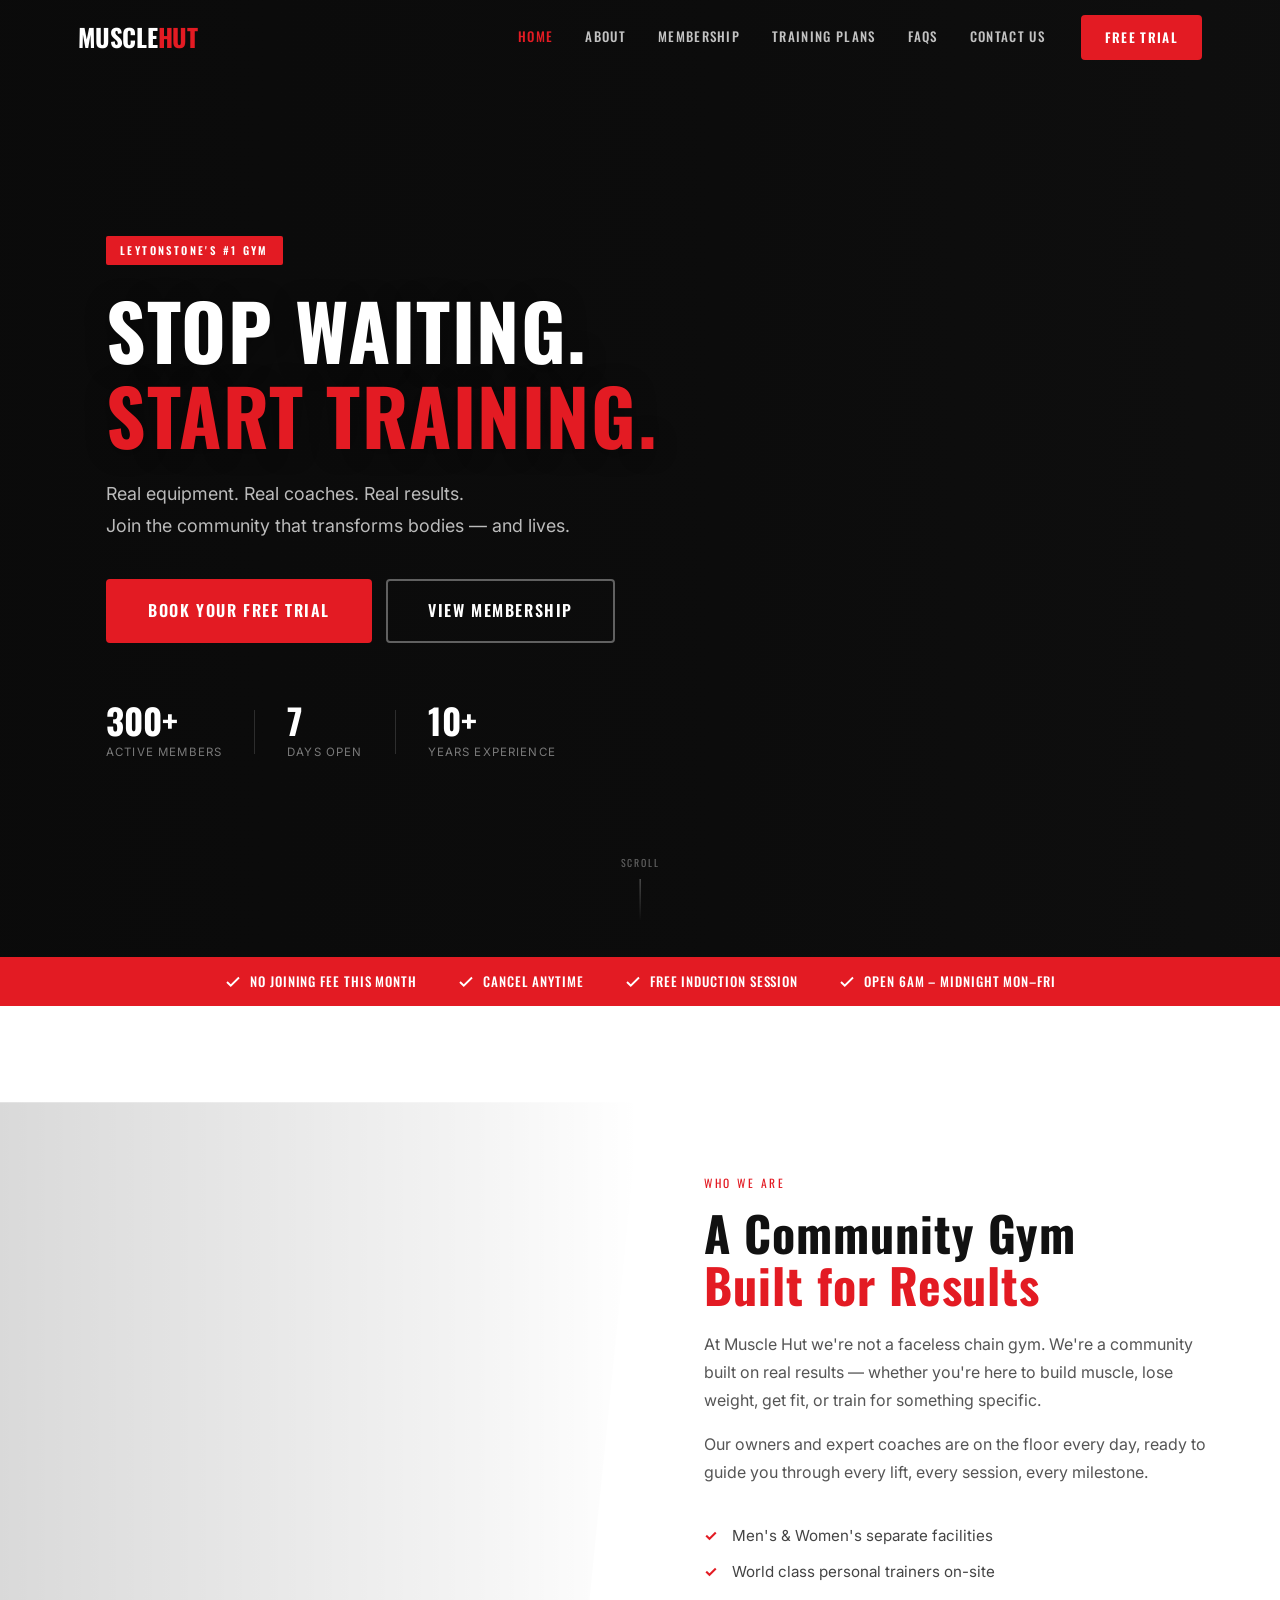
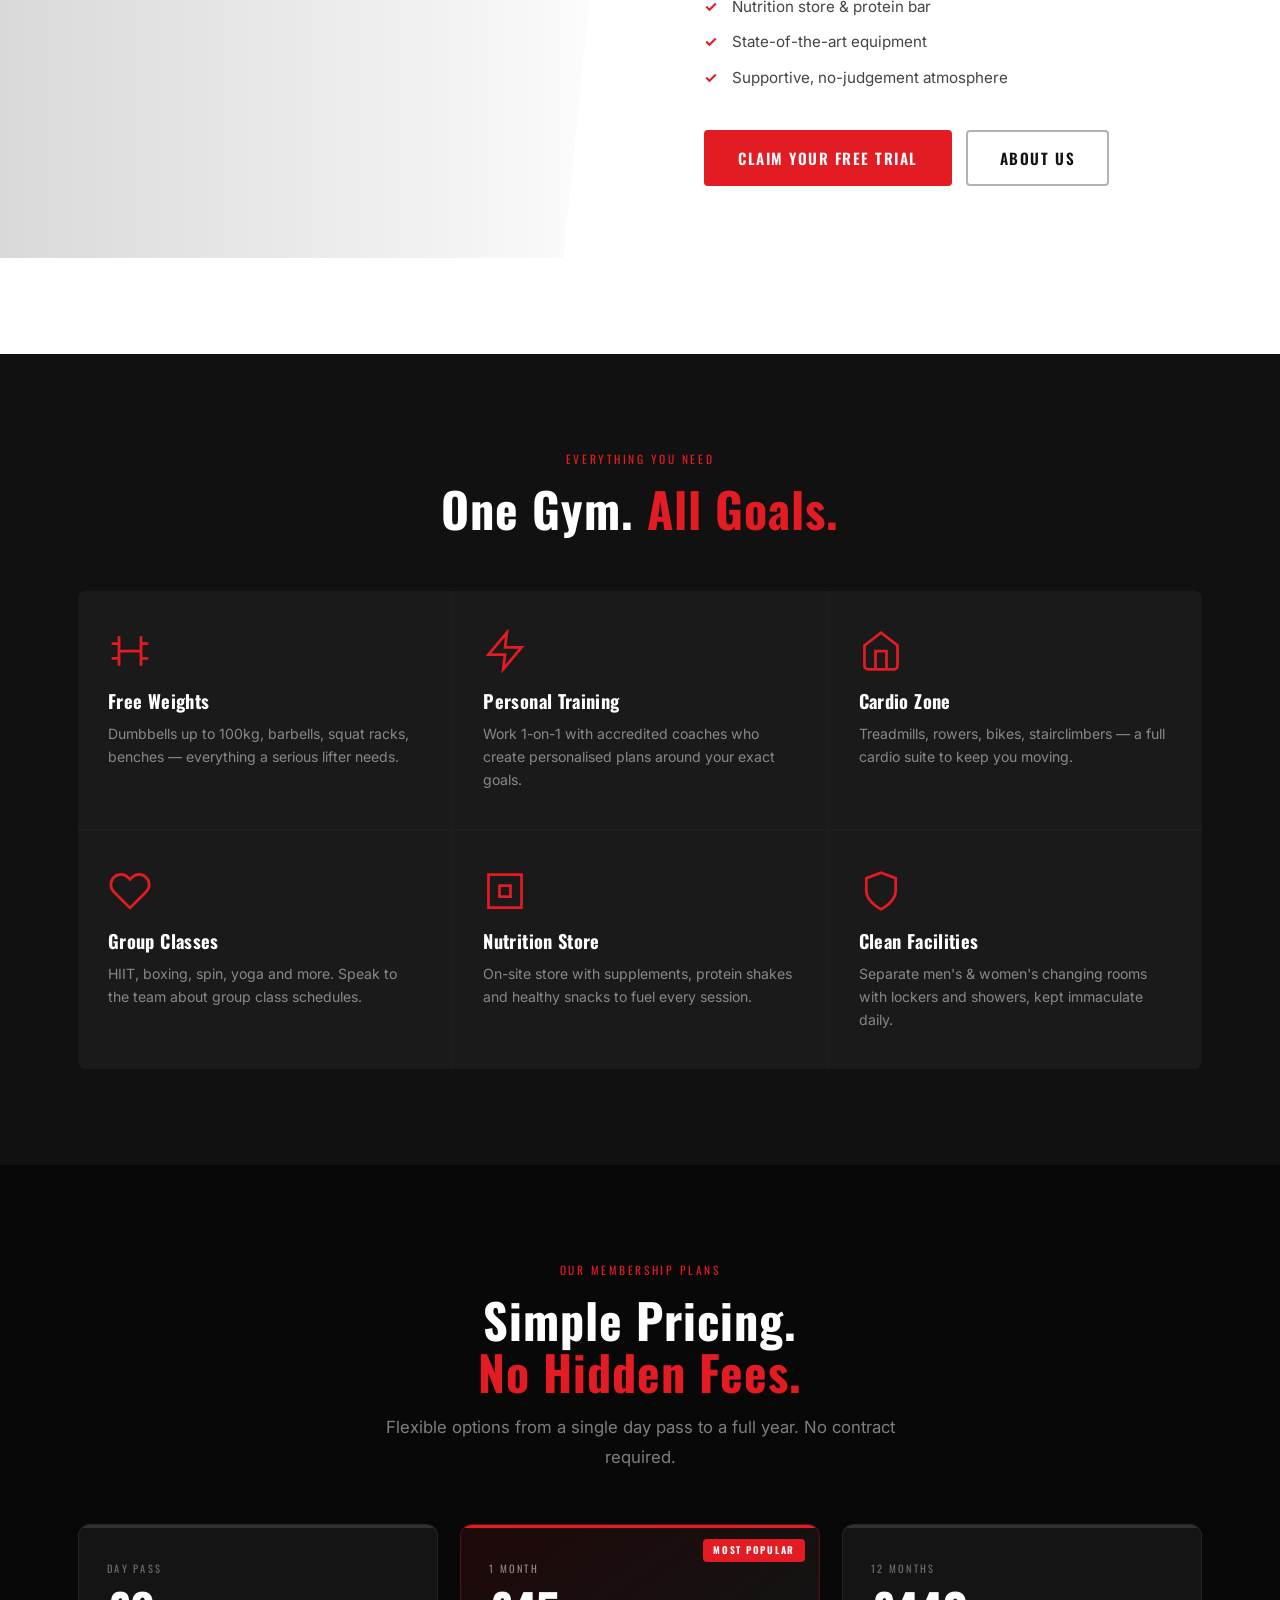
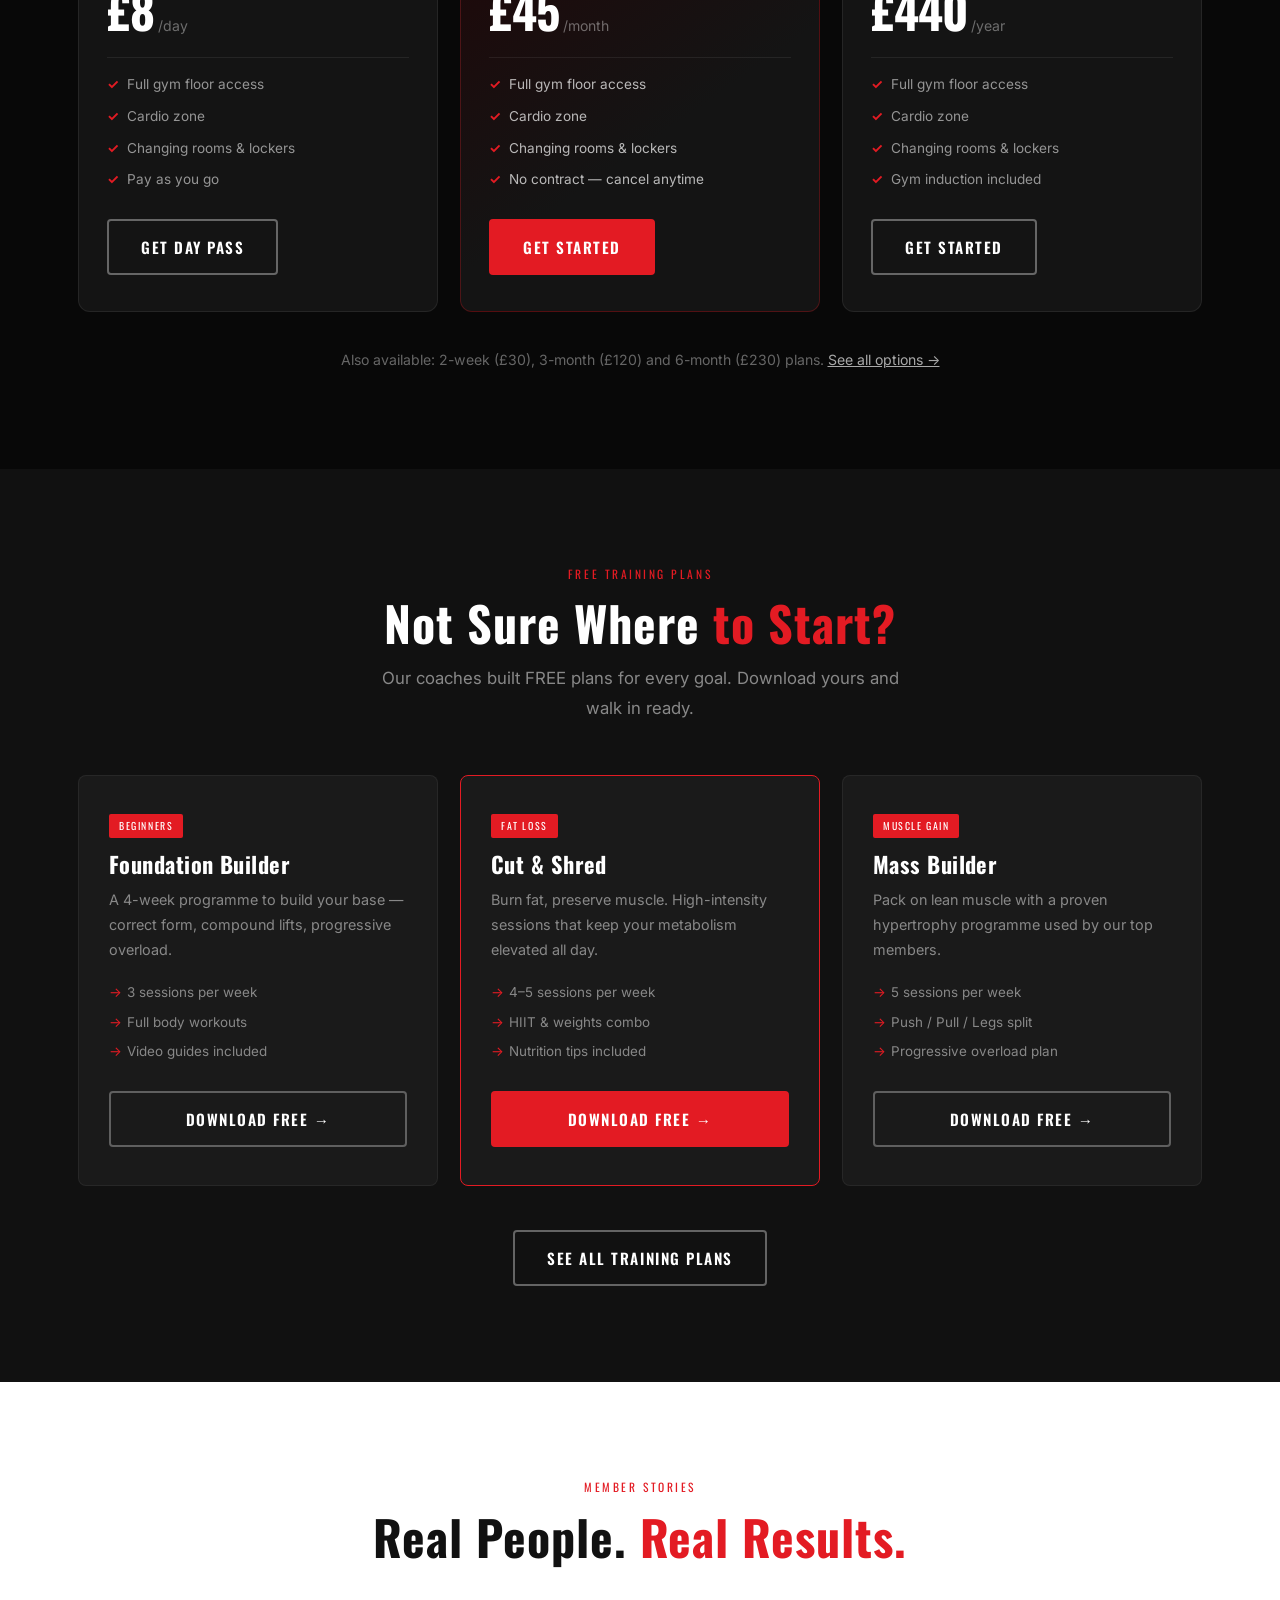
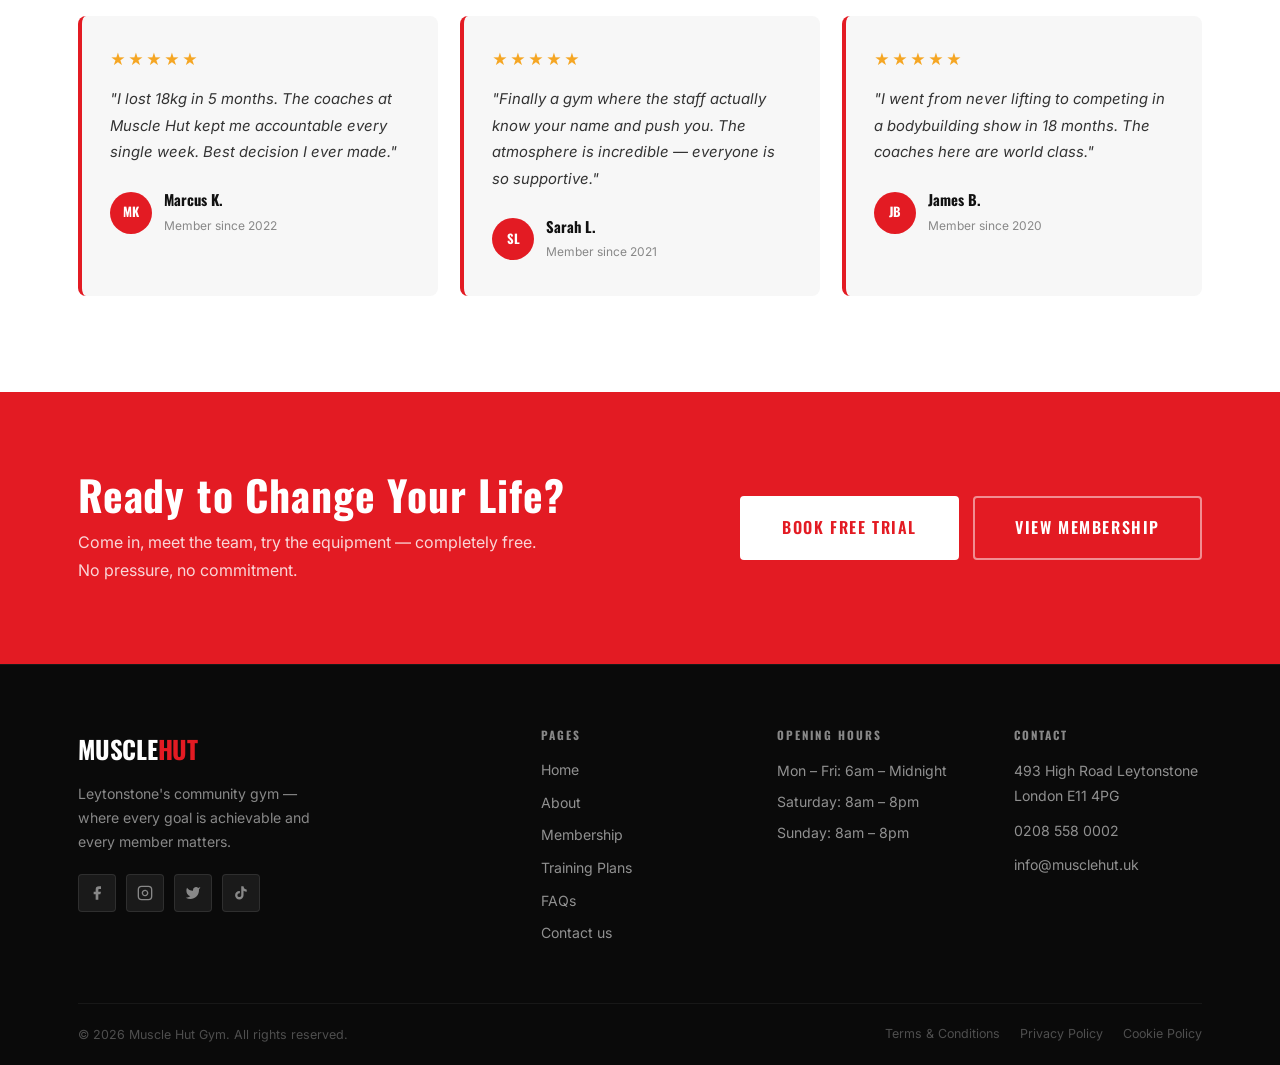
==== commit 5399497b: "Add files via upload" ====
--- a/index.html
+++ b/index.html
@@ -71,12 +71,7 @@
     .slide-text-panel p  { color: #555; margin-bottom: 16px; }
     .slide-text-panel .check-list li { color: #444; }
 
-    /* Membership preview on home */
-    .home-membership { background: #080808; }
-    .home-membership h2 { color: var(--white); }
-    .home-membership .section-sub { color: rgba(255,255,255,0.5); }
-    .home-membership .plans-note { color: rgba(255,255,255,0.38); }
-    .home-membership .plans-note a { color: rgba(255,255,255,0.65); }
+    /* Membership preview on home — dark background styles in style.css */
 
     /* Training Plans preview on home */
     .home-training { background: var(--dark); }
@@ -345,30 +340,37 @@
     <div class="container">
       <span class="section-eyebrow" style="display:block;text-align:center;">MEMBER STORIES</span>
       <h2 class="text-center">Real People. <span class="text-red">Real Results.</span></h2>
-      <div class="testimonials-grid" style="margin-top:52px;">
-        <div class="testimonial-card fade-up">
-          <div class="stars">★★★★★</div>
-          <p>"I lost 18kg in 5 months. The coaches at Muscle Hut kept me accountable every single week. Best decision I ever made."</p>
-          <div class="testimonial-author">
-            <div class="author-avatar">MK</div>
-            <div><strong>Marcus K.</strong><span>Member since 2022</span></div>
+      <div class="testimonials-slider-wrap" style="margin-top:52px;">
+        <div class="testimonials-grid" id="testimonialsSlider">
+          <div class="testimonial-card fade-up">
+            <div class="stars">★★★★★</div>
+            <p>"I lost 18kg in 5 months. The coaches at Muscle Hut kept me accountable every single week. Best decision I ever made."</p>
+            <div class="testimonial-author">
+              <div class="author-avatar">MK</div>
+              <div><strong>Marcus K.</strong><span>Member since 2022</span></div>
+            </div>
           </div>
-        </div>
-        <div class="testimonial-card fade-up">
-          <div class="stars">★★★★★</div>
-          <p>"Finally a gym where the staff actually know your name and push you. The atmosphere is incredible — everyone is so supportive."</p>
-          <div class="testimonial-author">
-            <div class="author-avatar">SL</div>
-            <div><strong>Sarah L.</strong><span>Member since 2021</span></div>
+          <div class="testimonial-card fade-up">
+            <div class="stars">★★★★★</div>
+            <p>"Finally a gym where the staff actually know your name and push you. The atmosphere is incredible — everyone is so supportive."</p>
+            <div class="testimonial-author">
+              <div class="author-avatar">SL</div>
+              <div><strong>Sarah L.</strong><span>Member since 2021</span></div>
+            </div>
           </div>
-        </div>
-        <div class="testimonial-card fade-up">
-          <div class="stars">★★★★★</div>
-          <p>"I went from never lifting to competing in a bodybuilding show in 18 months. The coaches here are world class."</p>
-          <div class="testimonial-author">
-            <div class="author-avatar">JB</div>
-            <div><strong>James B.</strong><span>Member since 2020</span></div>
+          <div class="testimonial-card fade-up">
+            <div class="stars">★★★★★</div>
+            <p>"I went from never lifting to competing in a bodybuilding show in 18 months. The coaches here are world class."</p>
+            <div class="testimonial-author">
+              <div class="author-avatar">JB</div>
+              <div><strong>James B.</strong><span>Member since 2020</span></div>
+            </div>
           </div>
+        </div>
+        <div class="testimonials-dots" id="testimonialsDots">
+          <button class="t-dot active" aria-label="Review 1"></button>
+          <button class="t-dot" aria-label="Review 2"></button>
+          <button class="t-dot" aria-label="Review 3"></button>
         </div>
       </div>
     </div>
--- a/style.css
+++ b/style.css
@@ -387,9 +387,14 @@
   bottom: 0; left: 0; right: 0;
   z-index: 900;
   padding: 12px 16px;
+  padding-bottom: calc(12px + env(safe-area-inset-bottom));
   background: rgba(10,10,10,0.97);
   border-top: 1px solid rgba(255,255,255,0.09);
   box-shadow: 0 -4px 20px rgba(0,0,0,0.4);
+  transition: transform 0.25s ease;
+}
+.sticky-cta--hidden {
+  transform: translateY(100%);
 }
 
 /* ============================================
@@ -571,9 +576,11 @@
 .feature-card p  { font-size: 0.88rem; color: var(--grey); line-height: 1.65; }
 
 /* Home Membership Preview */
-.home-membership { background: #f4f4f4; }
-.home-membership h2 { color: var(--dark); text-align: center; margin-bottom: 10px; }
-.home-membership .section-sub { color: #666; }
+.home-membership { background: #080808; }
+.home-membership h2 { color: var(--white); text-align: center; margin-bottom: 10px; }
+.home-membership .section-sub { color: rgba(255,255,255,0.48); }
+.home-membership .plans-note { color: rgba(255,255,255,0.38); }
+.home-membership .plans-note a { color: rgba(255,255,255,0.65); }
 .plans-preview {
   display: grid;
   grid-template-columns: repeat(3, 1fr);
@@ -685,10 +692,32 @@
 /* Home Testimonials */
 .home-testimonials { background: var(--white); }
 .home-testimonials h2 { color: var(--dark); text-align: center; margin-bottom: 52px; }
+.testimonials-slider-wrap { position: relative; }
 .testimonials-grid {
   display: grid;
   grid-template-columns: repeat(3, 1fr);
   gap: 22px;
+}
+
+/* Dots — hidden on desktop */
+.testimonials-dots {
+  display: none;
+  justify-content: center;
+  gap: 8px;
+  margin-top: 24px;
+}
+.t-dot {
+  width: 8px; height: 8px;
+  border-radius: 50%;
+  background: #ddd;
+  border: none;
+  cursor: pointer;
+  padding: 0;
+  transition: background 0.25s, transform 0.25s;
+}
+.t-dot.active {
+  background: var(--red);
+  transform: scale(1.3);
 }
 .testimonial-card {
   background: #f7f7f7;
@@ -1116,7 +1145,7 @@
   .plan-featured:hover  { transform: translateY(-6px); box-shadow: 0 20px 56px rgba(227,27,35,0.18), 0 0 0 1px var(--red); }
   .training-preview,
   .training-grid        { grid-template-columns: 1fr 1fr; }
-  .testimonials-grid    { grid-template-columns: 1fr 1fr; }
+  .testimonials-grid    { grid-template-columns: repeat(3, 1fr); }
   .team-grid            { grid-template-columns: 1fr 1fr; }
   .tips-grid            { grid-template-columns: 1fr; }
   .contact-inner        { grid-template-columns: 1fr; gap: 52px; }
@@ -1142,7 +1171,24 @@
   .perks-grid         { grid-template-columns: 1fr 1fr; }
   .training-preview,
   .training-grid      { grid-template-columns: 1fr; }
-  .testimonials-grid  { grid-template-columns: 1fr; max-width: 480px; margin-inline: auto; }
+  .testimonials-grid {
+    display: flex;
+    overflow-x: auto;
+    scroll-snap-type: x mandatory;
+    scroll-behavior: smooth;
+    -webkit-overflow-scrolling: touch;
+    gap: 16px;
+    scrollbar-width: none;
+    max-width: none;
+    margin-inline: 0;
+  }
+  .testimonials-grid::-webkit-scrollbar { display: none; }
+  .testimonial-card {
+    flex: 0 0 calc(100vw - 56px);
+    scroll-snap-align: center;
+    max-width: 420px;
+  }
+  .testimonials-dots { display: flex; }
   .team-grid          { grid-template-columns: 1fr; max-width: 380px; margin-inline: auto; }
   .home-cta-inner     { flex-direction: column; text-align: center; }
   .home-cta-inner .cta-actions { justify-content: center; }
@@ -1153,7 +1199,16 @@
   .contact-form-wrap  { padding: 24px; }
 
   .sticky-cta { display: block; }
-  body { padding-bottom: 68px; }
+  body { padding-bottom: calc(68px + env(safe-area-inset-bottom)); }
+}
+
+@media (max-width: 420px) {
+  .container { padding: 0 16px; }
+  h1 { font-size: 2.2rem; }
+  h2 { font-size: 1.7rem; }
+  section { padding: 56px 0; }
+  .page-hero { padding: 100px 0 52px; }
+  .trust-items { flex-direction: column; align-items: flex-start; gap: 10px; }
 }
 
 @media (max-width: 480px) {
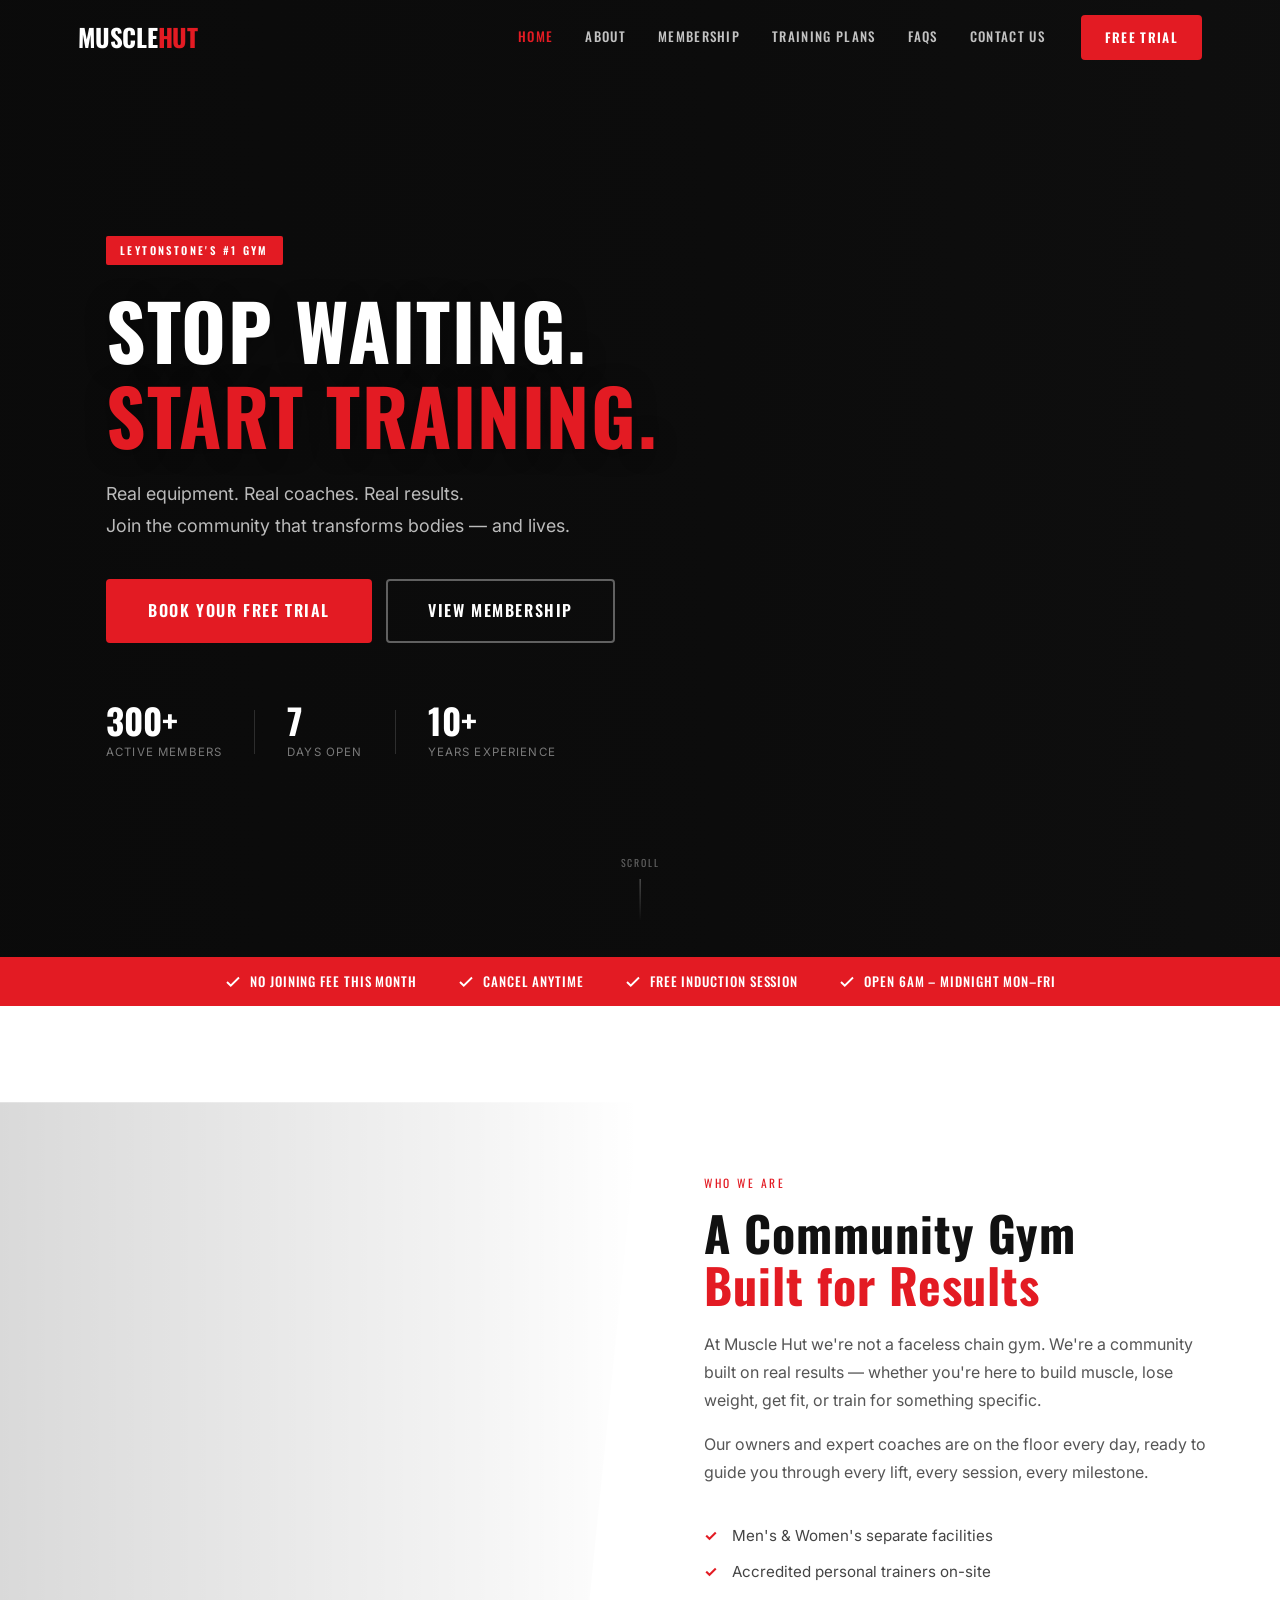
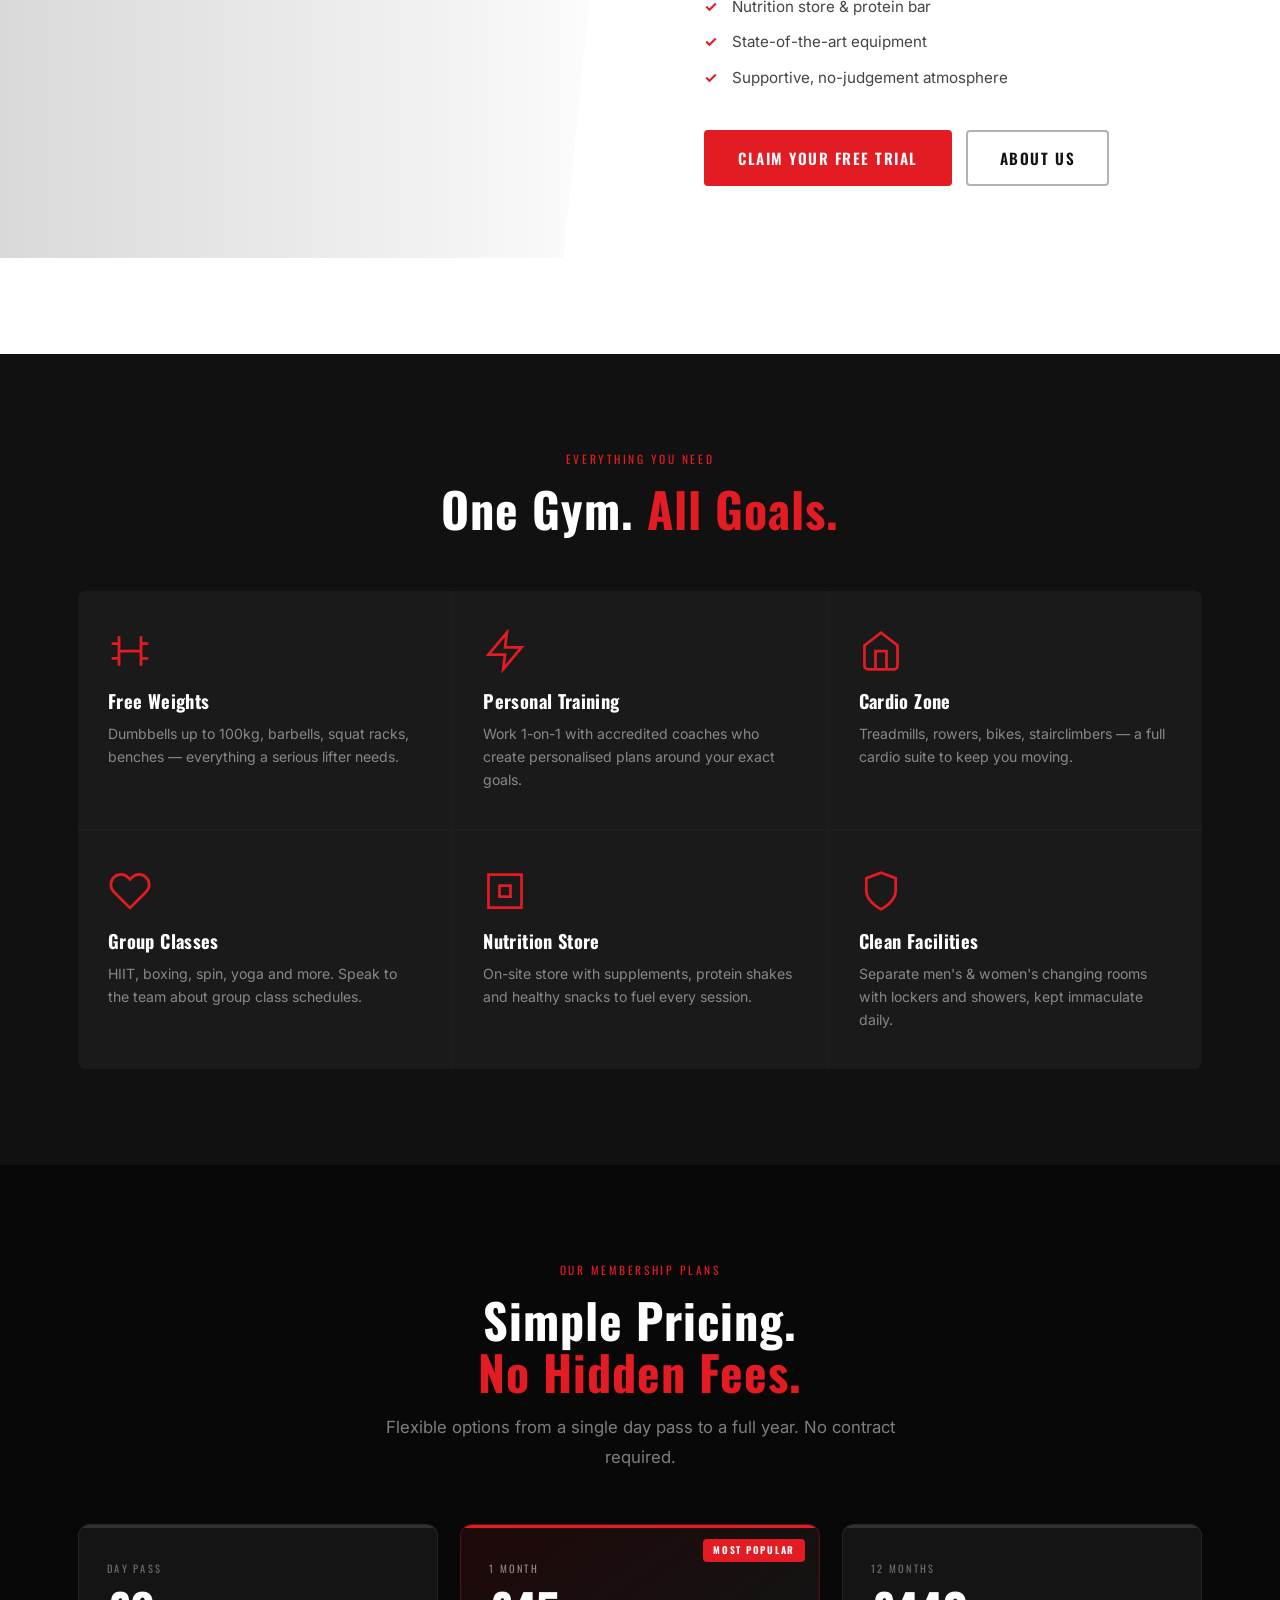
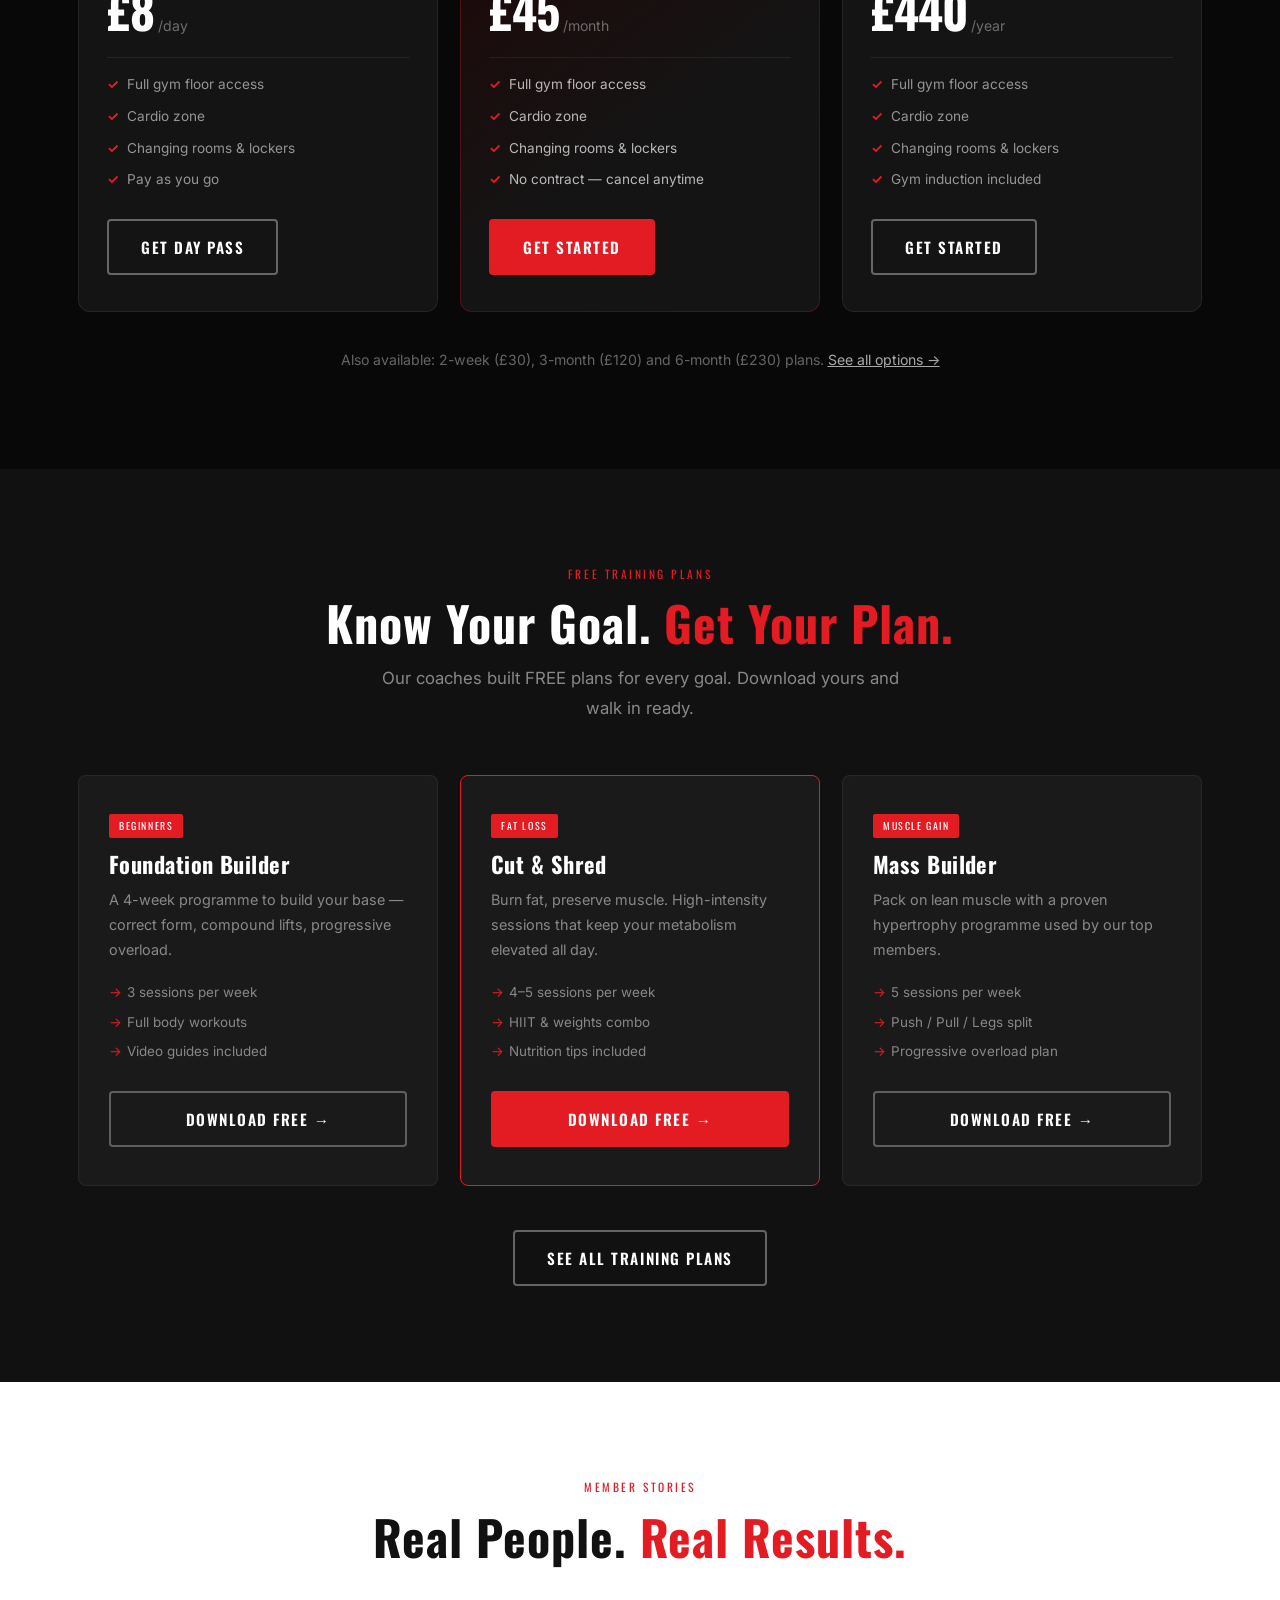
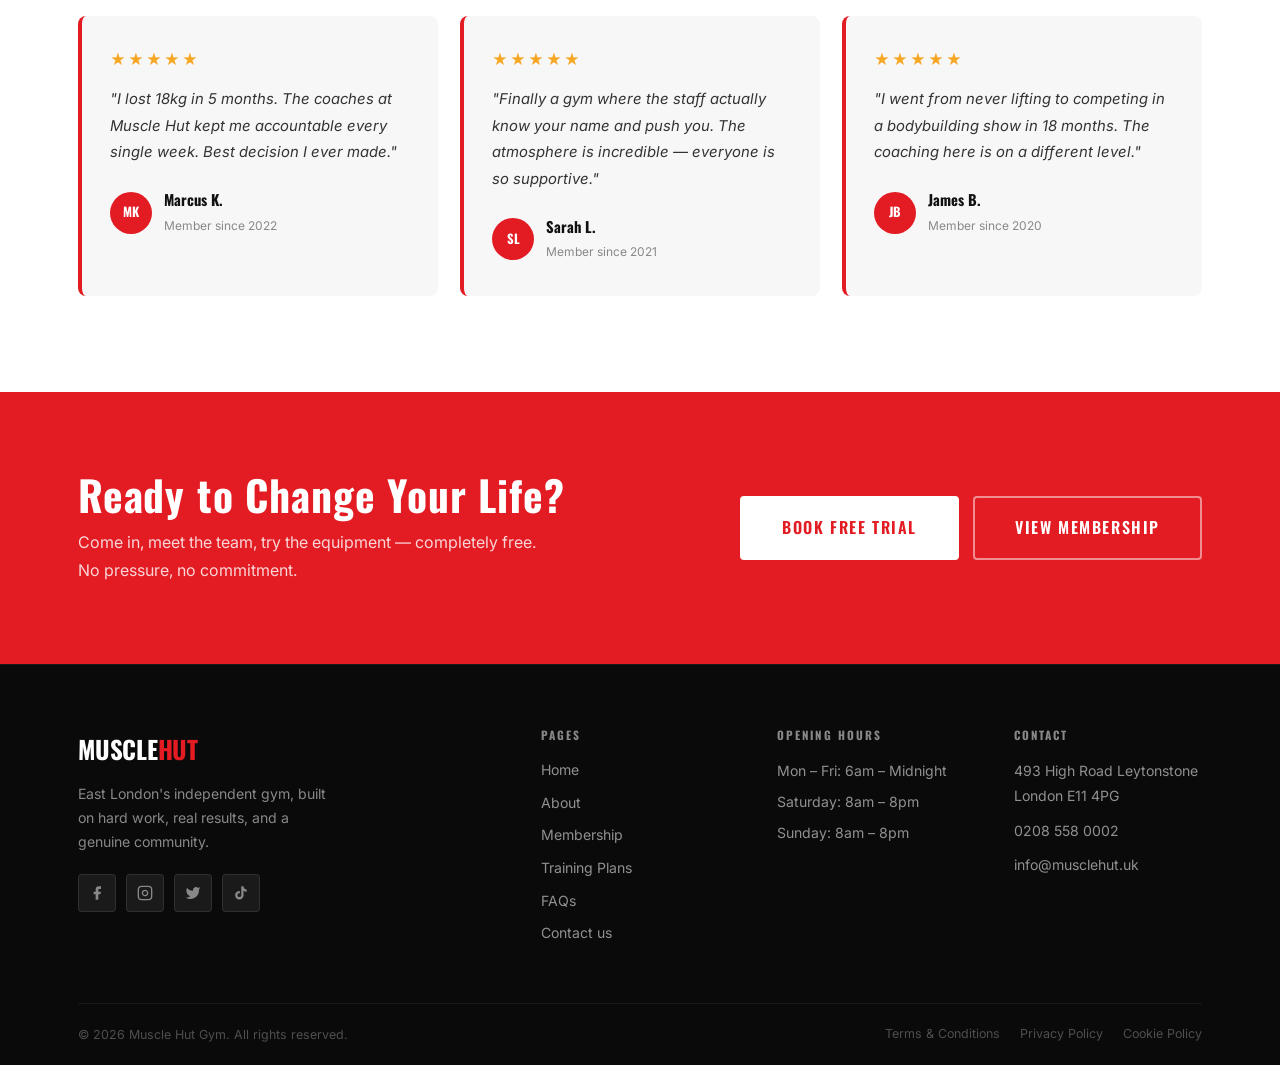
==== commit d39f1919: "Add files via upload" ====
--- a/index.html
+++ b/index.html
@@ -4,7 +4,7 @@
   <meta charset="UTF-8" />
   <meta name="viewport" content="width=device-width, initial-scale=1.0" />
   <title>Muscle Hut Gym | Leytonstone's Premier Gym</title>
-  <meta name="description" content="Join Muscle Hut Gym in Leytonstone. World class personal training, nutrition store, men's & women's facilities. Open 7 days a week. Book your FREE trial today." />
+  <meta name="description" content="Join Muscle Hut Gym in Leytonstone. Expert personal trainers, nutrition store, separate men's & women's facilities. Open 7 days a week. Book your FREE trial today." />
   <link rel="preconnect" href="https://fonts.googleapis.com" />
   <link rel="preconnect" href="https://fonts.gstatic.com" crossorigin />
   <link href="https://fonts.googleapis.com/css2?family=Oswald:wght@400;500;600;700&family=Inter:wght@300;400;500;600&display=swap" rel="stylesheet" />
@@ -70,6 +70,16 @@
     .slide-text-panel h2 { color: var(--dark); margin-bottom: 18px; }
     .slide-text-panel p  { color: #555; margin-bottom: 16px; }
     .slide-text-panel .check-list li { color: #444; }
+
+    @media (max-width: 900px) {
+      .slide-over-inner { grid-template-columns: 1fr; min-height: auto; }
+      .slide-img-panel  { clip-path: none !important; height: 280px; }
+      .slide-text-panel { padding: 44px 24px; }
+    }
+    @media (max-width: 480px) {
+      .slide-img-panel  { height: 220px; }
+      .slide-text-panel { padding: 36px 16px; }
+    }
 
     /* Membership preview on home — dark background styles in style.css */
 
@@ -189,7 +199,7 @@
         <p>Our owners and expert coaches are on the floor every day, ready to guide you through every lift, every session, every milestone.</p>
         <ul class="check-list">
           <li>Men's &amp; Women's separate facilities</li>
-          <li>World class personal trainers on-site</li>
+          <li>Accredited personal trainers on-site</li>
           <li>Nutrition store &amp; protein bar</li>
           <li>State-of-the-art equipment</li>
           <li>Supportive, no-judgement atmosphere</li>
@@ -292,9 +302,9 @@
   <section class="home-training">
     <div class="container">
       <span class="section-eyebrow" style="display:block;text-align:center;">FREE TRAINING PLANS</span>
-      <h2 class="text-center">Not Sure Where <span class="text-red">to Start?</span></h2>
+      <h2 class="text-center">Know Your Goal. <span class="text-red">Get Your Plan.</span></h2>
       <p class="section-sub text-center">Our coaches built FREE plans for every goal. Download yours and walk in ready.</p>
-      <div style="display:grid;grid-template-columns:repeat(3,1fr);gap:22px;margin-top:44px;">
+      <div class="training-preview-grid">
         <div class="training-card-preview fade-up">
           <div class="training-tag">BEGINNERS</div>
           <h3>Foundation Builder</h3>
@@ -360,7 +370,7 @@
           </div>
           <div class="testimonial-card fade-up">
             <div class="stars">★★★★★</div>
-            <p>"I went from never lifting to competing in a bodybuilding show in 18 months. The coaches here are world class."</p>
+            <p>"I went from never lifting to competing in a bodybuilding show in 18 months. The coaching here is on a different level."</p>
             <div class="testimonial-author">
               <div class="author-avatar">JB</div>
               <div><strong>James B.</strong><span>Member since 2020</span></div>
@@ -398,7 +408,7 @@
       <div class="footer-top">
         <div class="footer-brand">
           <a href="index.html" class="logo"><span class="logo-muscle">MUSCLE</span><span class="logo-hut">HUT</span></a>
-          <p>Leytonstone's community gym — where every goal is achievable and every member matters.</p>
+          <p>East London's independent gym, built on hard work, real results, and a genuine community.</p>
           <div class="social-links" style="margin-top:20px;">
             <a href="https://www.facebook.com/p/Muscle-Hut-Gym-Leytonstone-100083789829434/" target="_blank" rel="noopener" class="social-btn" aria-label="Facebook"><svg viewBox="0 0 24 24" fill="currentColor"><path d="M18 2h-3a5 5 0 0 0-5 5v3H7v4h3v8h4v-8h3l1-4h-4V7a1 1 0 0 1 1-1h3z"/></svg></a>
             <a href="https://www.instagram.com/musclehutleytonstone/" target="_blank" rel="noopener" class="social-btn" aria-label="Instagram"><svg viewBox="0 0 24 24" fill="none" stroke="currentColor" stroke-width="2"><rect x="2" y="2" width="20" height="20" rx="5"/><path d="M16 11.37A4 4 0 1 1 12.63 8 4 4 0 0 1 16 11.37z"/><line x1="17.5" y1="6.5" x2="17.51" y2="6.5"/></svg></a>
--- a/style.css
+++ b/style.css
@@ -22,7 +22,7 @@
 }
 
 *, *::before, *::after { box-sizing: border-box; margin: 0; padding: 0; }
-html { scroll-behavior: smooth; }
+html { scroll-behavior: smooth; overflow-x: hidden; }
 
 body {
   background: var(--dark);
@@ -65,13 +65,51 @@
   position: relative;
   overflow: hidden;
 }
+/* Red top accent bar */
 .page-hero::before {
   content: '';
   position: absolute;
   top: 0; left: 0; right: 0;
   height: 4px;
   background: var(--red);
-}
+  z-index: 2;
+}
+/* Dark overlay on top of background image */
+.page-hero::after {
+  content: '';
+  position: absolute;
+  inset: 0;
+  background: linear-gradient(
+    135deg,
+    rgba(0,0,0,0.82) 0%,
+    rgba(0,0,0,0.60) 60%,
+    rgba(0,0,0,0.45) 100%
+  );
+  z-index: 1;
+}
+/* Ensure text sits above the overlay */
+.page-hero .container { position: relative; z-index: 2; }
+
+/* Per-page hero background images — all Unsplash (free commercial licence, unsplash.com/license) */
+.hero-about {
+  background: url('https://images.unsplash.com/photo-1549060279-7e168fcee0c2?w=1600&q=80') center/cover no-repeat;
+}
+.hero-membership {
+  background: url('https://images.unsplash.com/photo-1534438327276-14e5300c3a48?w=1600&q=80') center 30%/cover no-repeat;
+}
+.hero-training {
+  background: url('https://images.unsplash.com/photo-1526506118085-60ce8714f8c5?w=1600&q=80') center/cover no-repeat;
+}
+.hero-faqs {
+  background: url('https://images.unsplash.com/photo-1540497077202-7c8a3999166f?w=1600&q=80') center/cover no-repeat;
+}
+.hero-contact {
+  background: url('https://images.unsplash.com/photo-1571019613454-1cb2f99b2d8b?w=1600&q=80') center/cover no-repeat;
+}
+.hero-legal {
+  background: url('https://images.unsplash.com/photo-1517836357463-d25dfeac3438?w=1600&q=80') center/cover no-repeat;
+}
+
 .page-hero-eyebrow {
   display: inline-block;
   font-family: var(--font-heading);
@@ -391,10 +429,14 @@
   background: rgba(10,10,10,0.97);
   border-top: 1px solid rgba(255,255,255,0.09);
   box-shadow: 0 -4px 20px rgba(0,0,0,0.4);
-  transition: transform 0.25s ease;
+  transform: translateY(100%);
+  transition: transform 0.3s ease;
 }
 .sticky-cta--hidden {
   transform: translateY(100%);
+}
+.sticky-cta:not(.sticky-cta--hidden) {
+  transform: translateY(0);
 }
 
 /* ============================================
@@ -405,9 +447,11 @@
 #home-hero {
   position: relative;
   min-height: 100vh;
+  min-height: 100dvh;
   display: flex;
   align-items: center;
   overflow: hidden;
+  width: 100%;
 }
 .home-hero-bg {
   position: absolute;
@@ -431,6 +475,7 @@
   z-index: 2;
   padding: 140px 28px 100px;
   max-width: 680px;
+  width: 100%;
   margin-left: auto;
   margin-right: auto;
 }
@@ -682,7 +727,8 @@
 .home-training { background: var(--dark); }
 .home-training h2 { color: var(--white); text-align: center; margin-bottom: 10px; }
 .home-training .section-sub { text-align: center; }
-.training-preview {
+.training-preview,
+.training-preview-grid {
   display: grid;
   grid-template-columns: repeat(3, 1fr);
   gap: 22px;
@@ -1144,6 +1190,7 @@
   .plan-featured        { transform: none; }
   .plan-featured:hover  { transform: translateY(-6px); box-shadow: 0 20px 56px rgba(227,27,35,0.18), 0 0 0 1px var(--red); }
   .training-preview,
+  .training-preview-grid,
   .training-grid        { grid-template-columns: 1fr 1fr; }
   .testimonials-grid    { grid-template-columns: repeat(3, 1fr); }
   .team-grid            { grid-template-columns: 1fr 1fr; }
@@ -1162,7 +1209,8 @@
   h2 { font-size: 1.9rem; }
   section { padding: 68px 0; }
 
-  .home-hero-content { padding: 110px 28px 80px; }
+  .home-hero-content { padding: 96px 20px 72px; }
+  #home-hero { align-items: flex-start; }
   .hero-actions { flex-direction: column; }
   .hero-actions .btn { width: 100%; }
 
@@ -1170,6 +1218,7 @@
   .values-grid        { grid-template-columns: 1fr 1fr; }
   .perks-grid         { grid-template-columns: 1fr 1fr; }
   .training-preview,
+  .training-preview-grid,
   .training-grid      { grid-template-columns: 1fr; }
   .testimonials-grid {
     display: flex;
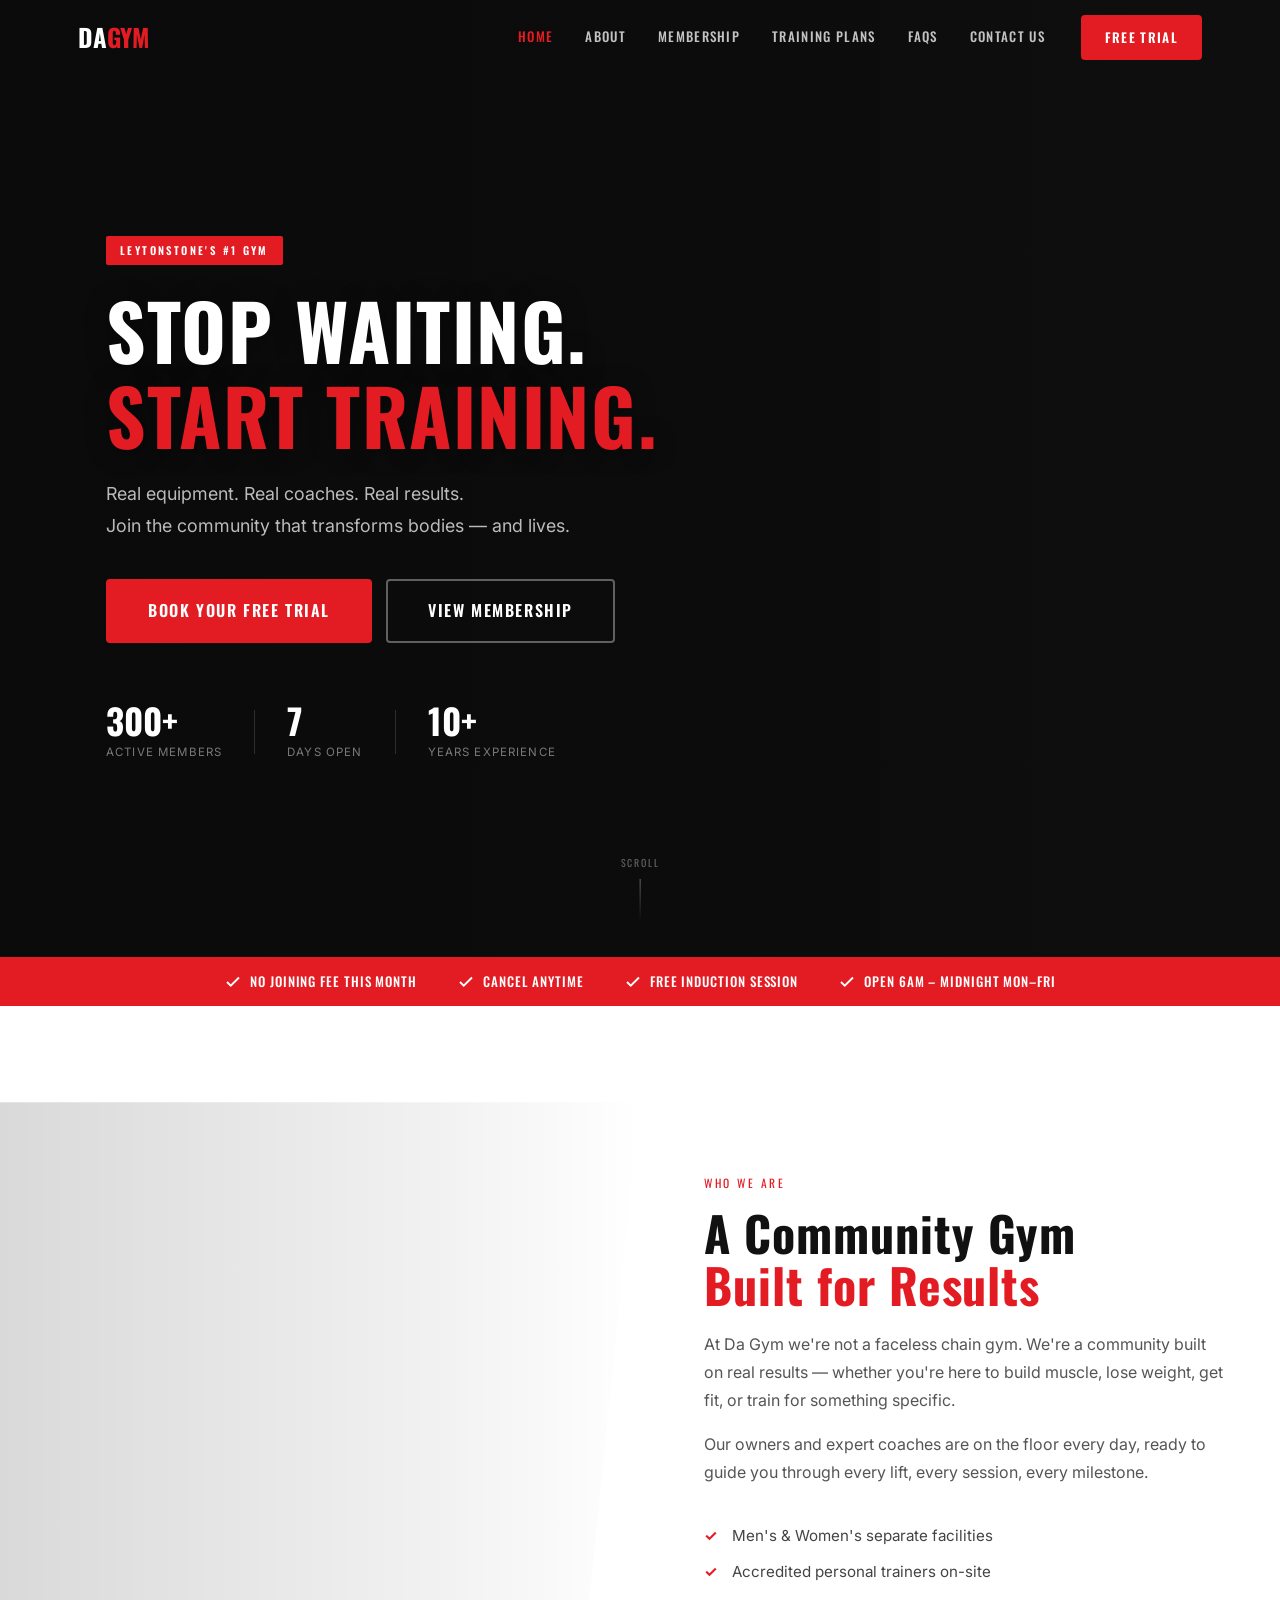
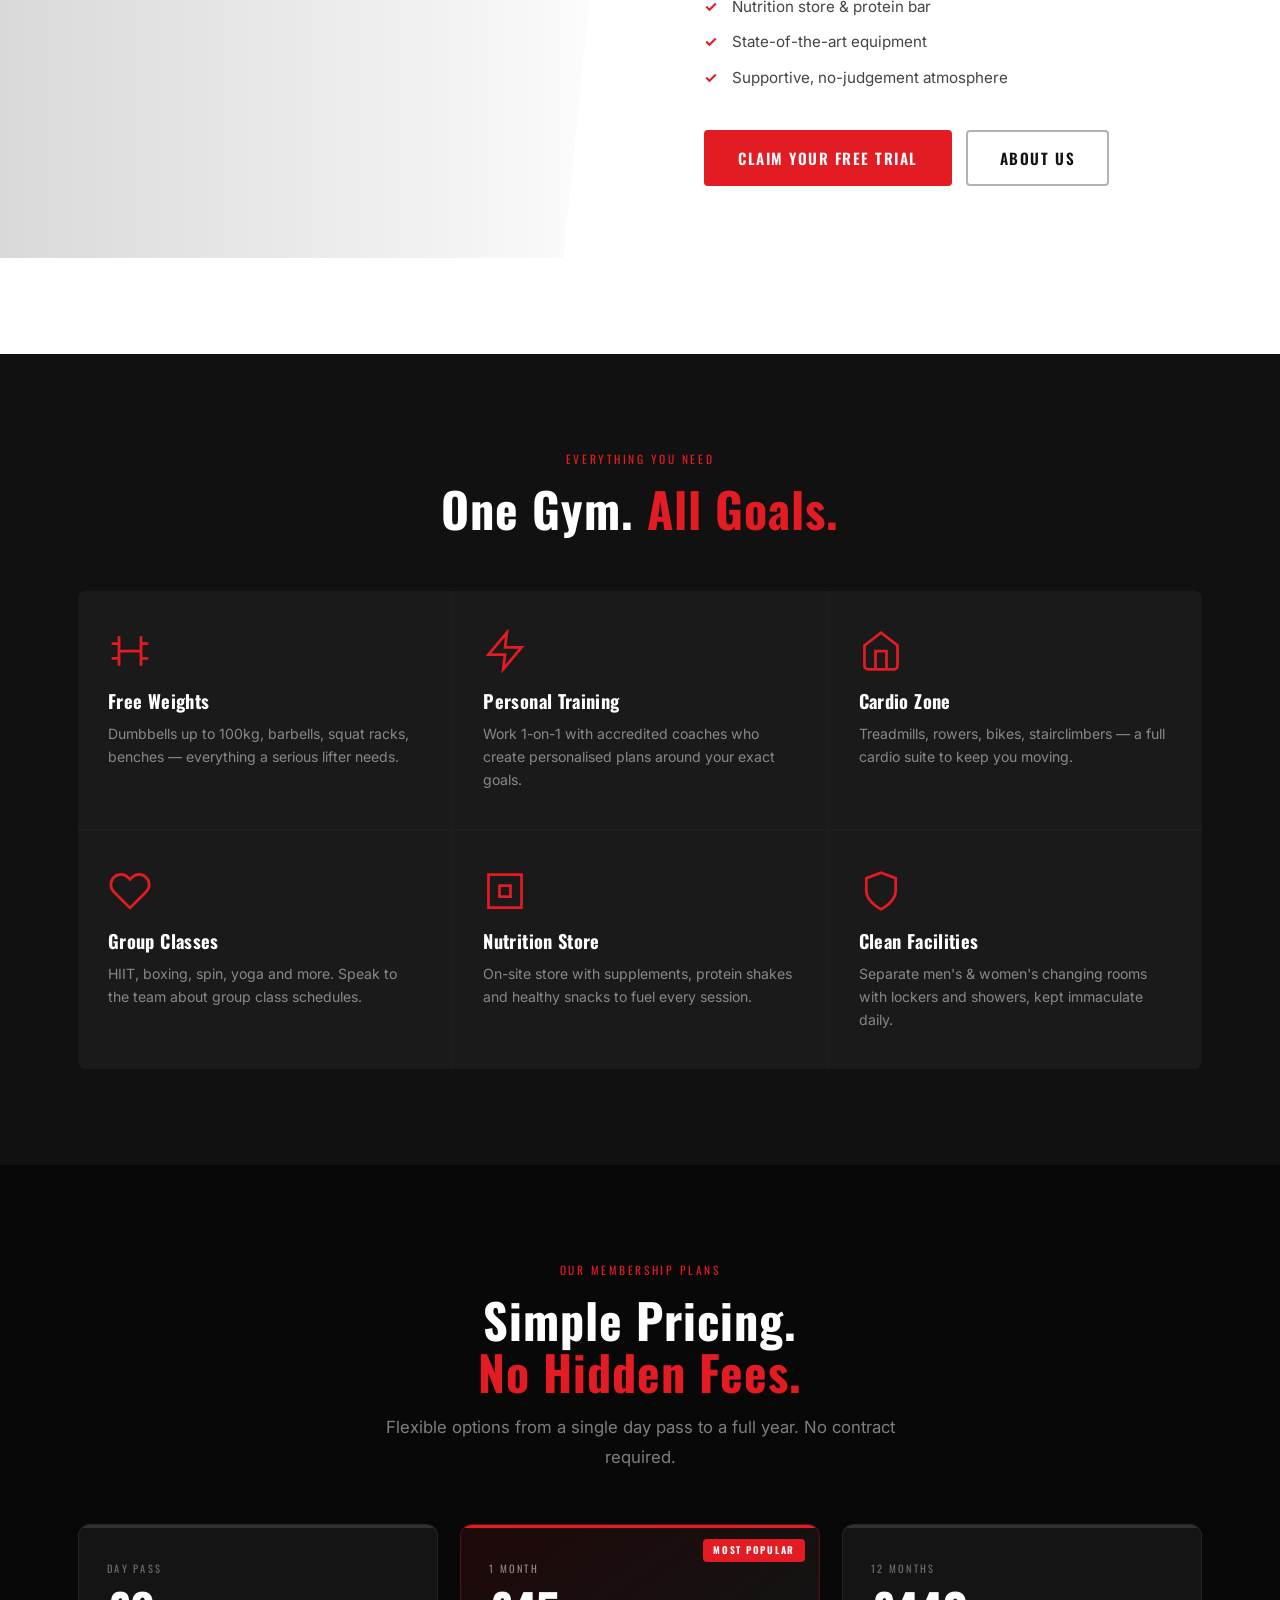
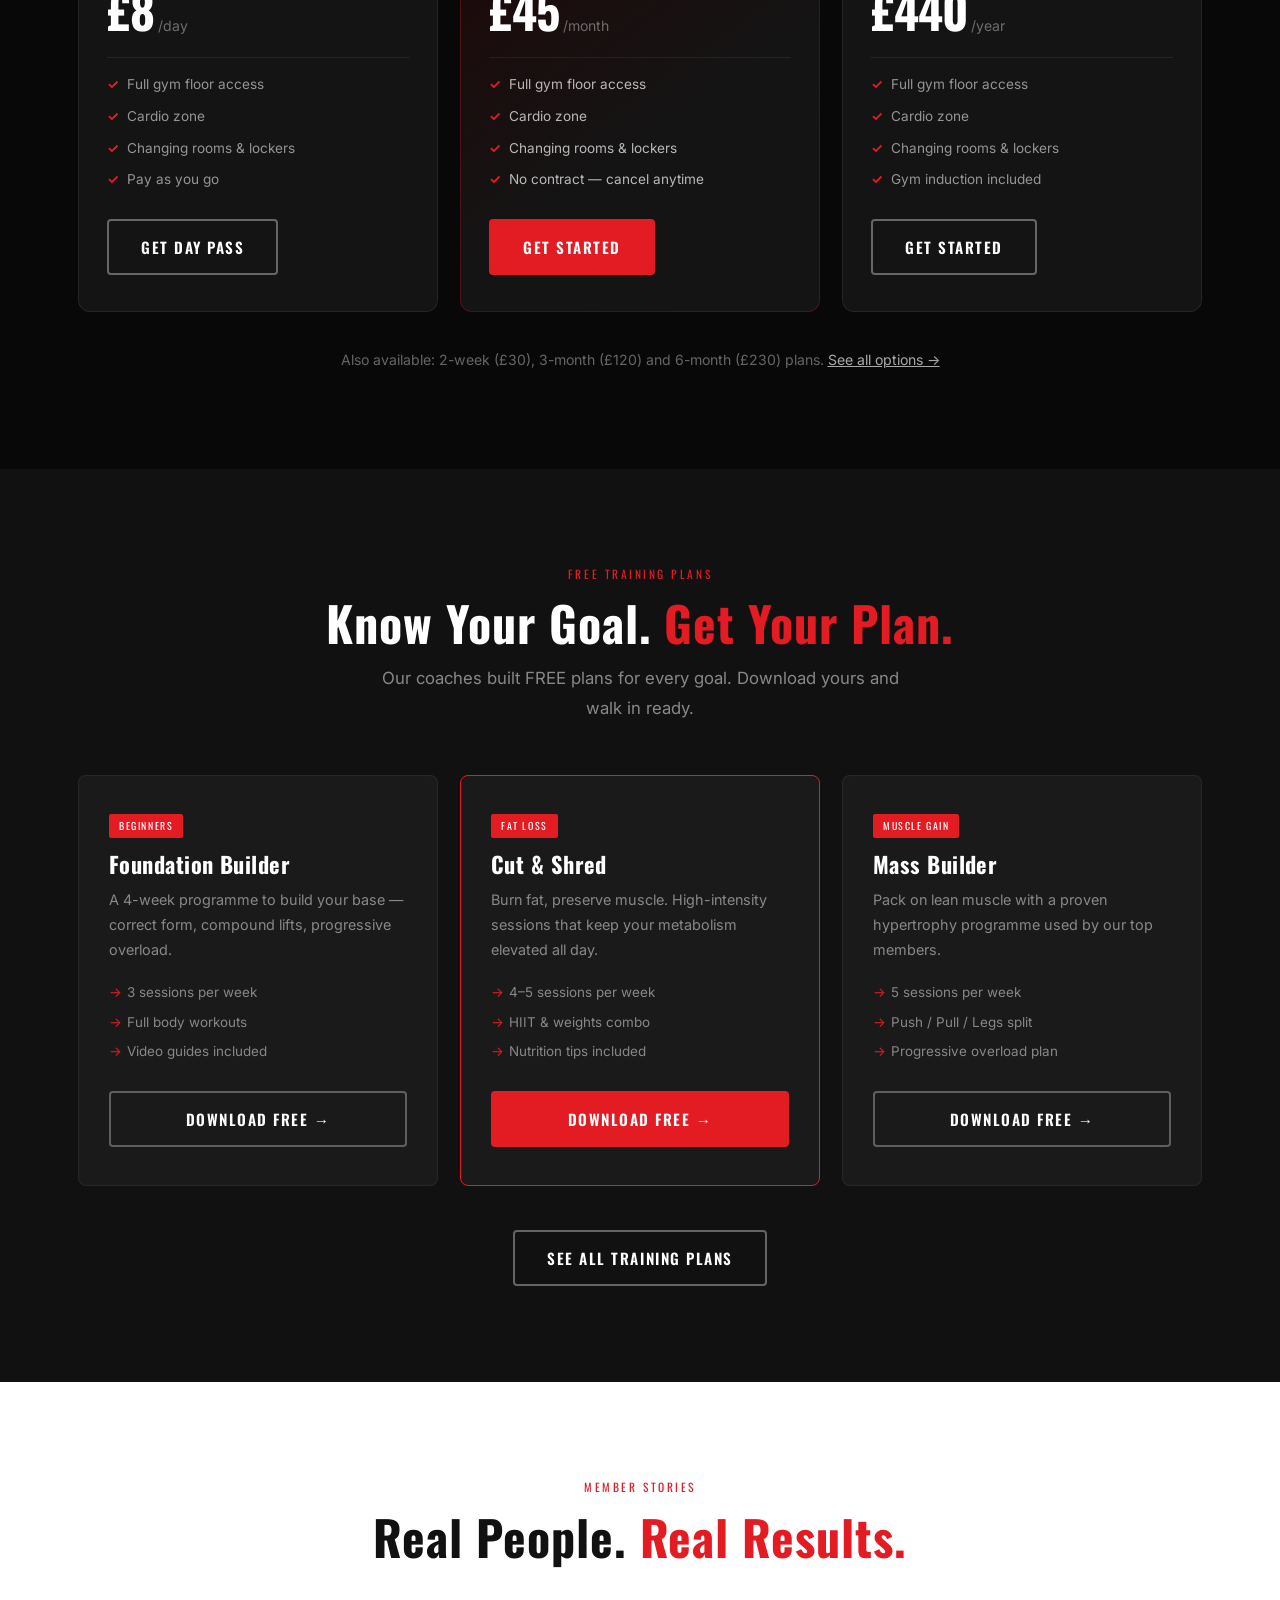
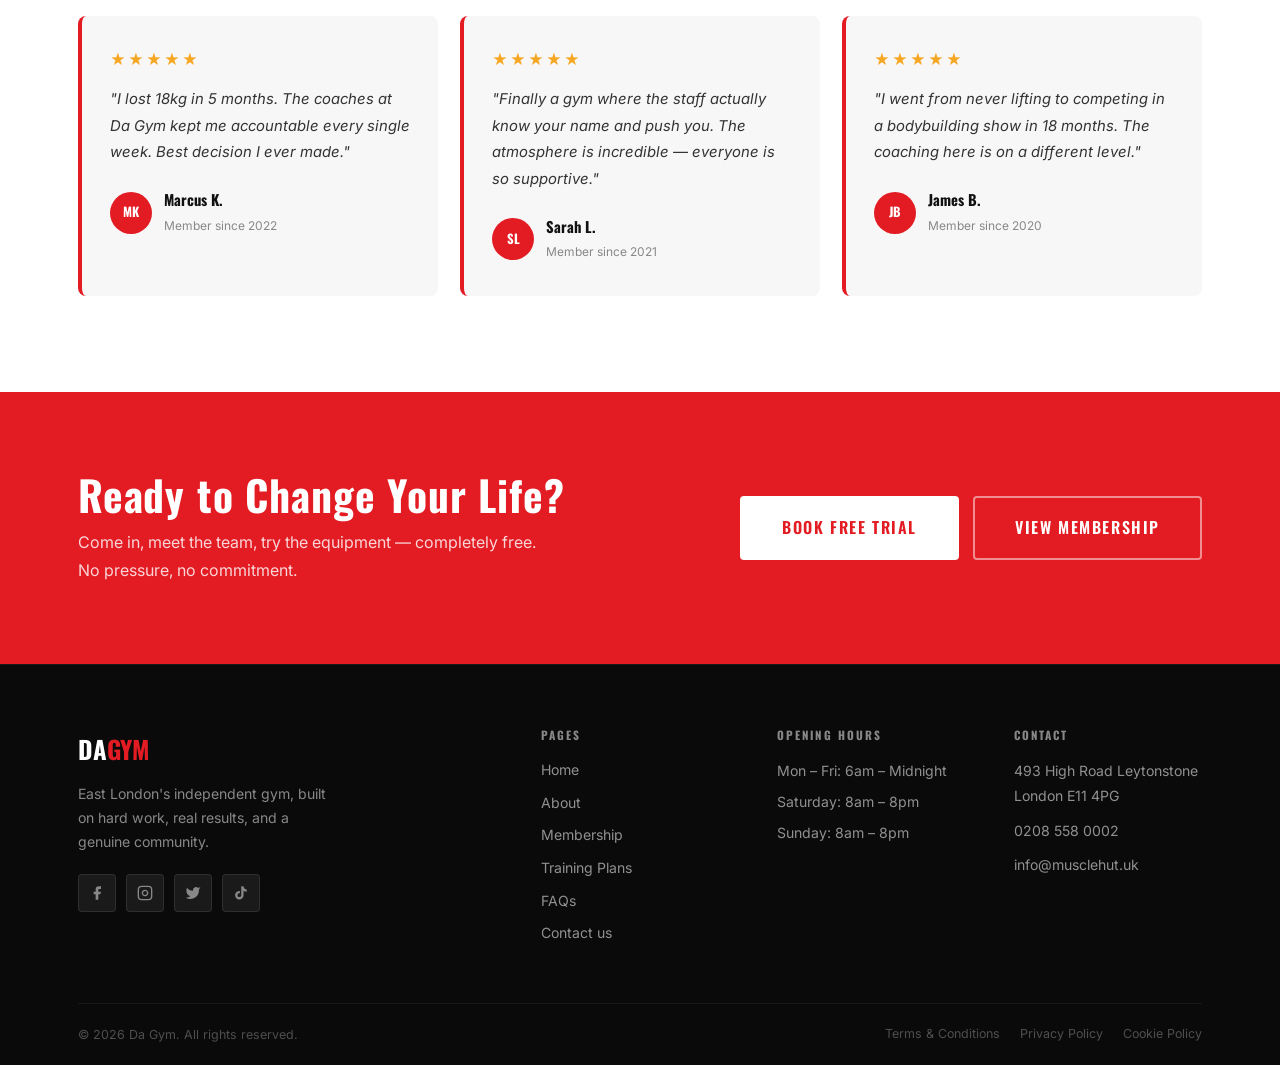
==== commit 4eabce9b: "Add files via upload" ====
--- a/index.html
+++ b/index.html
@@ -3,8 +3,8 @@
 <head>
   <meta charset="UTF-8" />
   <meta name="viewport" content="width=device-width, initial-scale=1.0" />
-  <title>Muscle Hut Gym | Leytonstone's Premier Gym</title>
-  <meta name="description" content="Join Muscle Hut Gym in Leytonstone. Expert personal trainers, nutrition store, separate men's & women's facilities. Open 7 days a week. Book your FREE trial today." />
+  <title>Da Gym | Leytonstone's Premier Gym</title>
+  <meta name="description" content="Join Da Gym in Leytonstone. Expert personal trainers, nutrition store, separate men's & women's facilities. Open 7 days a week. Book your FREE trial today." />
   <link rel="preconnect" href="https://fonts.googleapis.com" />
   <link rel="preconnect" href="https://fonts.gstatic.com" crossorigin />
   <link href="https://fonts.googleapis.com/css2?family=Oswald:wght@400;500;600;700&family=Inter:wght@300;400;500;600&display=swap" rel="stylesheet" />
@@ -113,7 +113,7 @@
   <!-- NAV -->
   <nav id="navbar">
     <div class="nav-inner">
-      <a href="index.html" class="logo"><span class="logo-muscle">MUSCLE</span><span class="logo-hut">HUT</span></a>
+      <a href="index.html" class="logo"><span class="logo-muscle">DA</span><span class="logo-hut">GYM</span></a>
       <ul class="nav-links">
         <li><a href="index.html" class="active">Home</a></li>
         <li><a href="about.html">About</a></li>
@@ -195,7 +195,7 @@
       <div class="slide-text-panel">
         <span class="section-eyebrow">WHO WE ARE</span>
         <h2>A Community Gym<br /><span class="text-red">Built for Results</span></h2>
-        <p>At Muscle Hut we're not a faceless chain gym. We're a community built on real results — whether you're here to build muscle, lose weight, get fit, or train for something specific.</p>
+        <p>At Da Gym we're not a faceless chain gym. We're a community built on real results — whether you're here to build muscle, lose weight, get fit, or train for something specific.</p>
         <p>Our owners and expert coaches are on the floor every day, ready to guide you through every lift, every session, every milestone.</p>
         <ul class="check-list">
           <li>Men's &amp; Women's separate facilities</li>
@@ -354,7 +354,7 @@
         <div class="testimonials-grid" id="testimonialsSlider">
           <div class="testimonial-card fade-up">
             <div class="stars">★★★★★</div>
-            <p>"I lost 18kg in 5 months. The coaches at Muscle Hut kept me accountable every single week. Best decision I ever made."</p>
+            <p>"I lost 18kg in 5 months. The coaches at Da Gym kept me accountable every single week. Best decision I ever made."</p>
             <div class="testimonial-author">
               <div class="author-avatar">MK</div>
               <div><strong>Marcus K.</strong><span>Member since 2022</span></div>
@@ -407,13 +407,13 @@
     <div class="container">
       <div class="footer-top">
         <div class="footer-brand">
-          <a href="index.html" class="logo"><span class="logo-muscle">MUSCLE</span><span class="logo-hut">HUT</span></a>
+          <a href="index.html" class="logo"><span class="logo-muscle">DA</span><span class="logo-hut">GYM</span></a>
           <p>East London's independent gym, built on hard work, real results, and a genuine community.</p>
           <div class="social-links" style="margin-top:20px;">
-            <a href="https://www.facebook.com/p/Muscle-Hut-Gym-Leytonstone-100083789829434/" target="_blank" rel="noopener" class="social-btn" aria-label="Facebook"><svg viewBox="0 0 24 24" fill="currentColor"><path d="M18 2h-3a5 5 0 0 0-5 5v3H7v4h3v8h4v-8h3l1-4h-4V7a1 1 0 0 1 1-1h3z"/></svg></a>
-            <a href="https://www.instagram.com/musclehutleytonstone/" target="_blank" rel="noopener" class="social-btn" aria-label="Instagram"><svg viewBox="0 0 24 24" fill="none" stroke="currentColor" stroke-width="2"><rect x="2" y="2" width="20" height="20" rx="5"/><path d="M16 11.37A4 4 0 1 1 12.63 8 4 4 0 0 1 16 11.37z"/><line x1="17.5" y1="6.5" x2="17.51" y2="6.5"/></svg></a>
-            <a href="https://x.com/muscle_hut" target="_blank" rel="noopener" class="social-btn" aria-label="X (Twitter)"><svg viewBox="0 0 24 24" fill="currentColor"><path d="M23 3a10.9 10.9 0 0 1-3.14 1.53 4.48 4.48 0 0 0-7.86 3v1A10.66 10.66 0 0 1 3 4s-4 9 5 13a11.64 11.64 0 0 1-7 2c9 5 20 0 20-11.5a4.5 4.5 0 0 0-.08-.83A7.72 7.72 0 0 0 23 3z"/></svg></a>
-            <a href="https://www.tiktok.com/@musclehutleytonstone_" target="_blank" rel="noopener" class="social-btn" aria-label="TikTok"><svg viewBox="0 0 24 24" fill="currentColor"><path d="M19.59 6.69a4.83 4.83 0 0 1-3.77-4.25V2h-3.45v13.67a2.89 2.89 0 0 1-2.88 2.5 2.89 2.89 0 0 1-2.89-2.89 2.89 2.89 0 0 1 2.89-2.89c.28 0 .54.04.79.1V9.01a6.33 6.33 0 0 0-.79-.05 6.34 6.34 0 0 0-6.34 6.34 6.34 6.34 0 0 0 6.34 6.34 6.34 6.34 0 0 0 6.33-6.34V8.69a8.18 8.18 0 0 0 4.78 1.52V6.73a4.85 4.85 0 0 1-1.01-.04z"/></svg></a>
+            <a href="#" target="_blank" rel="noopener" class="social-btn" aria-label="Facebook"><svg viewBox="0 0 24 24" fill="currentColor"><path d="M18 2h-3a5 5 0 0 0-5 5v3H7v4h3v8h4v-8h3l1-4h-4V7a1 1 0 0 1 1-1h3z"/></svg></a>
+            <a href="#" target="_blank" rel="noopener" class="social-btn" aria-label="Instagram"><svg viewBox="0 0 24 24" fill="none" stroke="currentColor" stroke-width="2"><rect x="2" y="2" width="20" height="20" rx="5"/><path d="M16 11.37A4 4 0 1 1 12.63 8 4 4 0 0 1 16 11.37z"/><line x1="17.5" y1="6.5" x2="17.51" y2="6.5"/></svg></a>
+            <a href="#" target="_blank" rel="noopener" class="social-btn" aria-label="X (Twitter)"><svg viewBox="0 0 24 24" fill="currentColor"><path d="M23 3a10.9 10.9 0 0 1-3.14 1.53 4.48 4.48 0 0 0-7.86 3v1A10.66 10.66 0 0 1 3 4s-4 9 5 13a11.64 11.64 0 0 1-7 2c9 5 20 0 20-11.5a4.5 4.5 0 0 0-.08-.83A7.72 7.72 0 0 0 23 3z"/></svg></a>
+            <a href="#" target="_blank" rel="noopener" class="social-btn" aria-label="TikTok"><svg viewBox="0 0 24 24" fill="currentColor"><path d="M19.59 6.69a4.83 4.83 0 0 1-3.77-4.25V2h-3.45v13.67a2.89 2.89 0 0 1-2.88 2.5 2.89 2.89 0 0 1-2.89-2.89 2.89 2.89 0 0 1 2.89-2.89c.28 0 .54.04.79.1V9.01a6.33 6.33 0 0 0-.79-.05 6.34 6.34 0 0 0-6.34 6.34 6.34 6.34 0 0 0 6.34 6.34 6.34 6.34 0 0 0 6.33-6.34V8.69a8.18 8.18 0 0 0 4.78 1.52V6.73a4.85 4.85 0 0 1-1.01-.04z"/></svg></a>
           </div>
         </div>
         <div class="footer-col">
@@ -439,7 +439,7 @@
         </div>
       </div>
       <div class="footer-bottom">
-        <p>© 2026 Muscle Hut Gym. All rights reserved.</p>
+        <p>© 2026 Da Gym. All rights reserved.</p>
         <div style="display:flex;gap:20px;">
           <a href="terms.html">Terms &amp; Conditions</a>
           <a href="privacy.html">Privacy Policy</a>
--- a/style.css
+++ b/style.css
@@ -1,5 +1,5 @@
 /* ============================================
-   MUSCLE HUT — GLOBAL STYLES
+   DA GYM — GLOBAL STYLES
    ============================================ */
 
 :root {
@@ -429,14 +429,15 @@
   background: rgba(10,10,10,0.97);
   border-top: 1px solid rgba(255,255,255,0.09);
   box-shadow: 0 -4px 20px rgba(0,0,0,0.4);
+  opacity: 0;
   transform: translateY(100%);
-  transition: transform 0.3s ease;
-}
-.sticky-cta--hidden {
-  transform: translateY(100%);
-}
-.sticky-cta:not(.sticky-cta--hidden) {
+  transition: opacity 0.35s ease, transform 0.35s ease;
+  pointer-events: none;
+}
+.sticky-cta--visible {
+  opacity: 1;
   transform: translateY(0);
+  pointer-events: auto;
 }
 
 /* ============================================
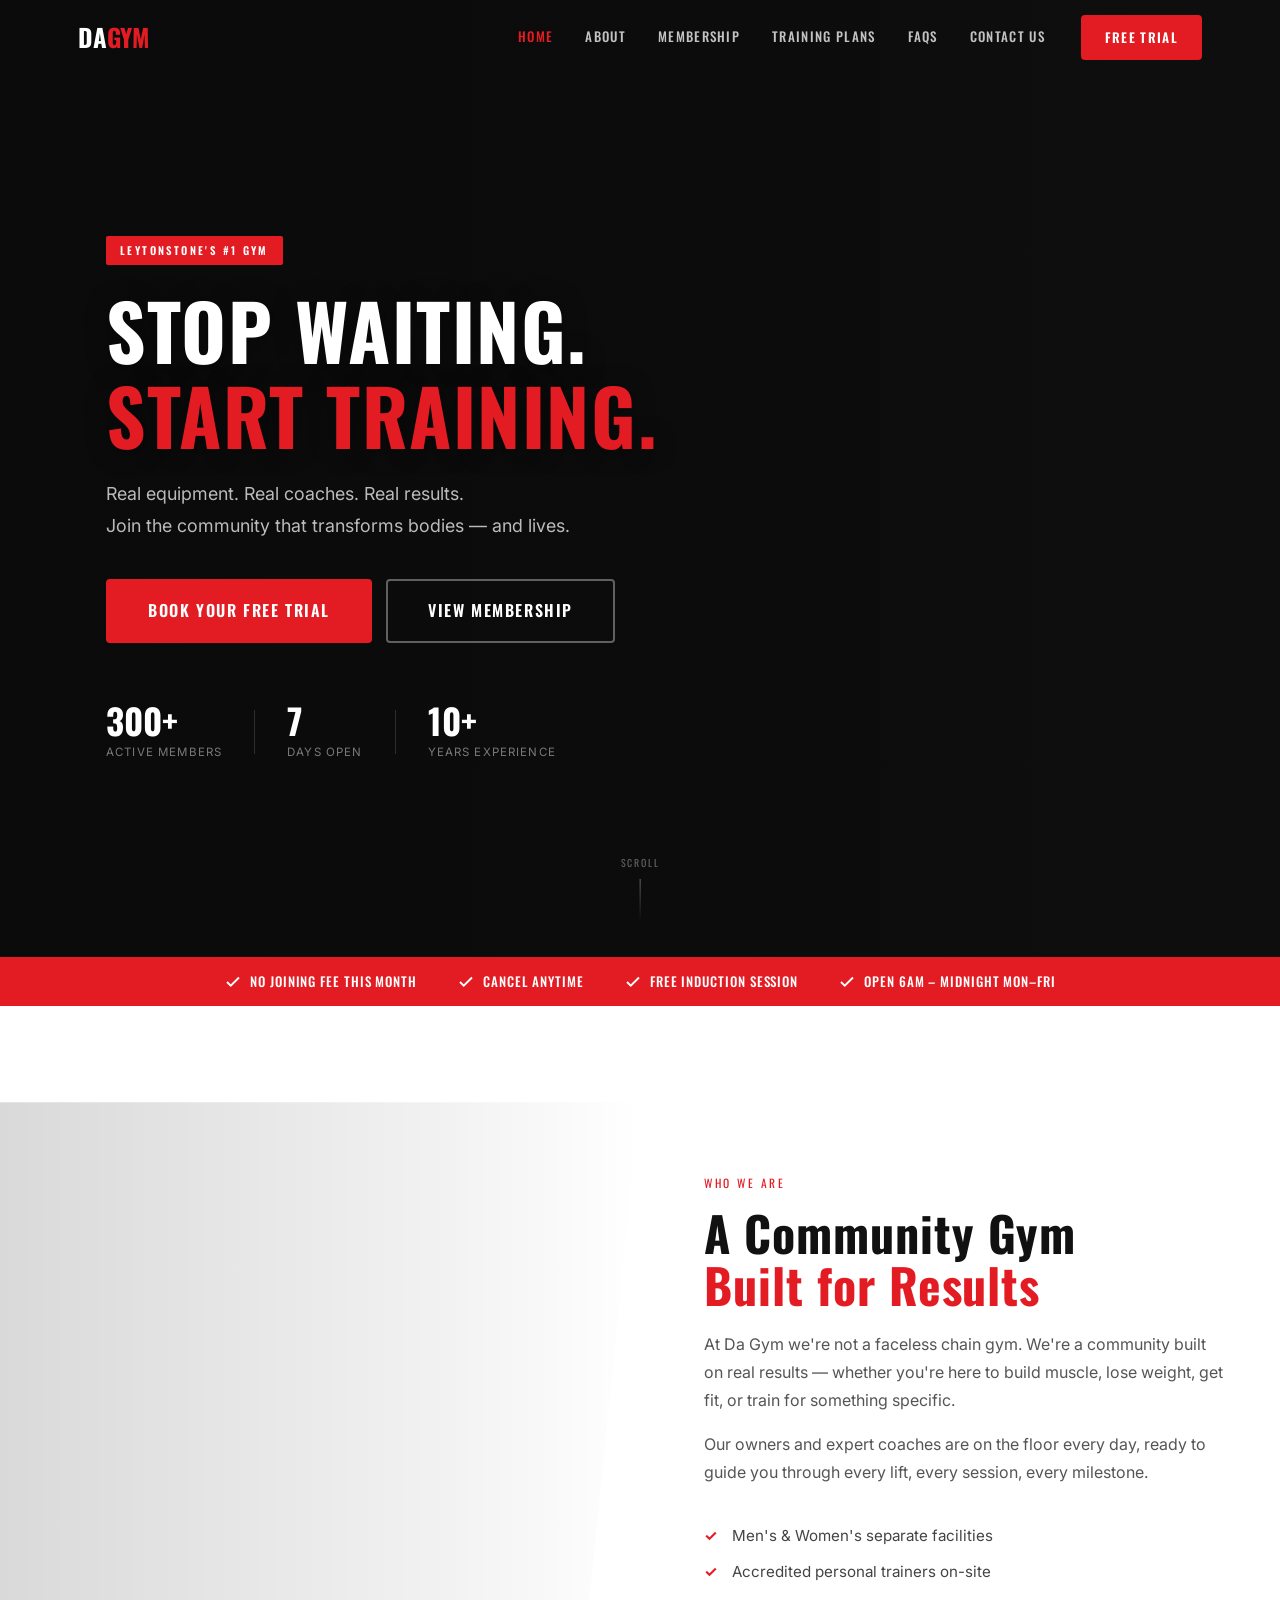
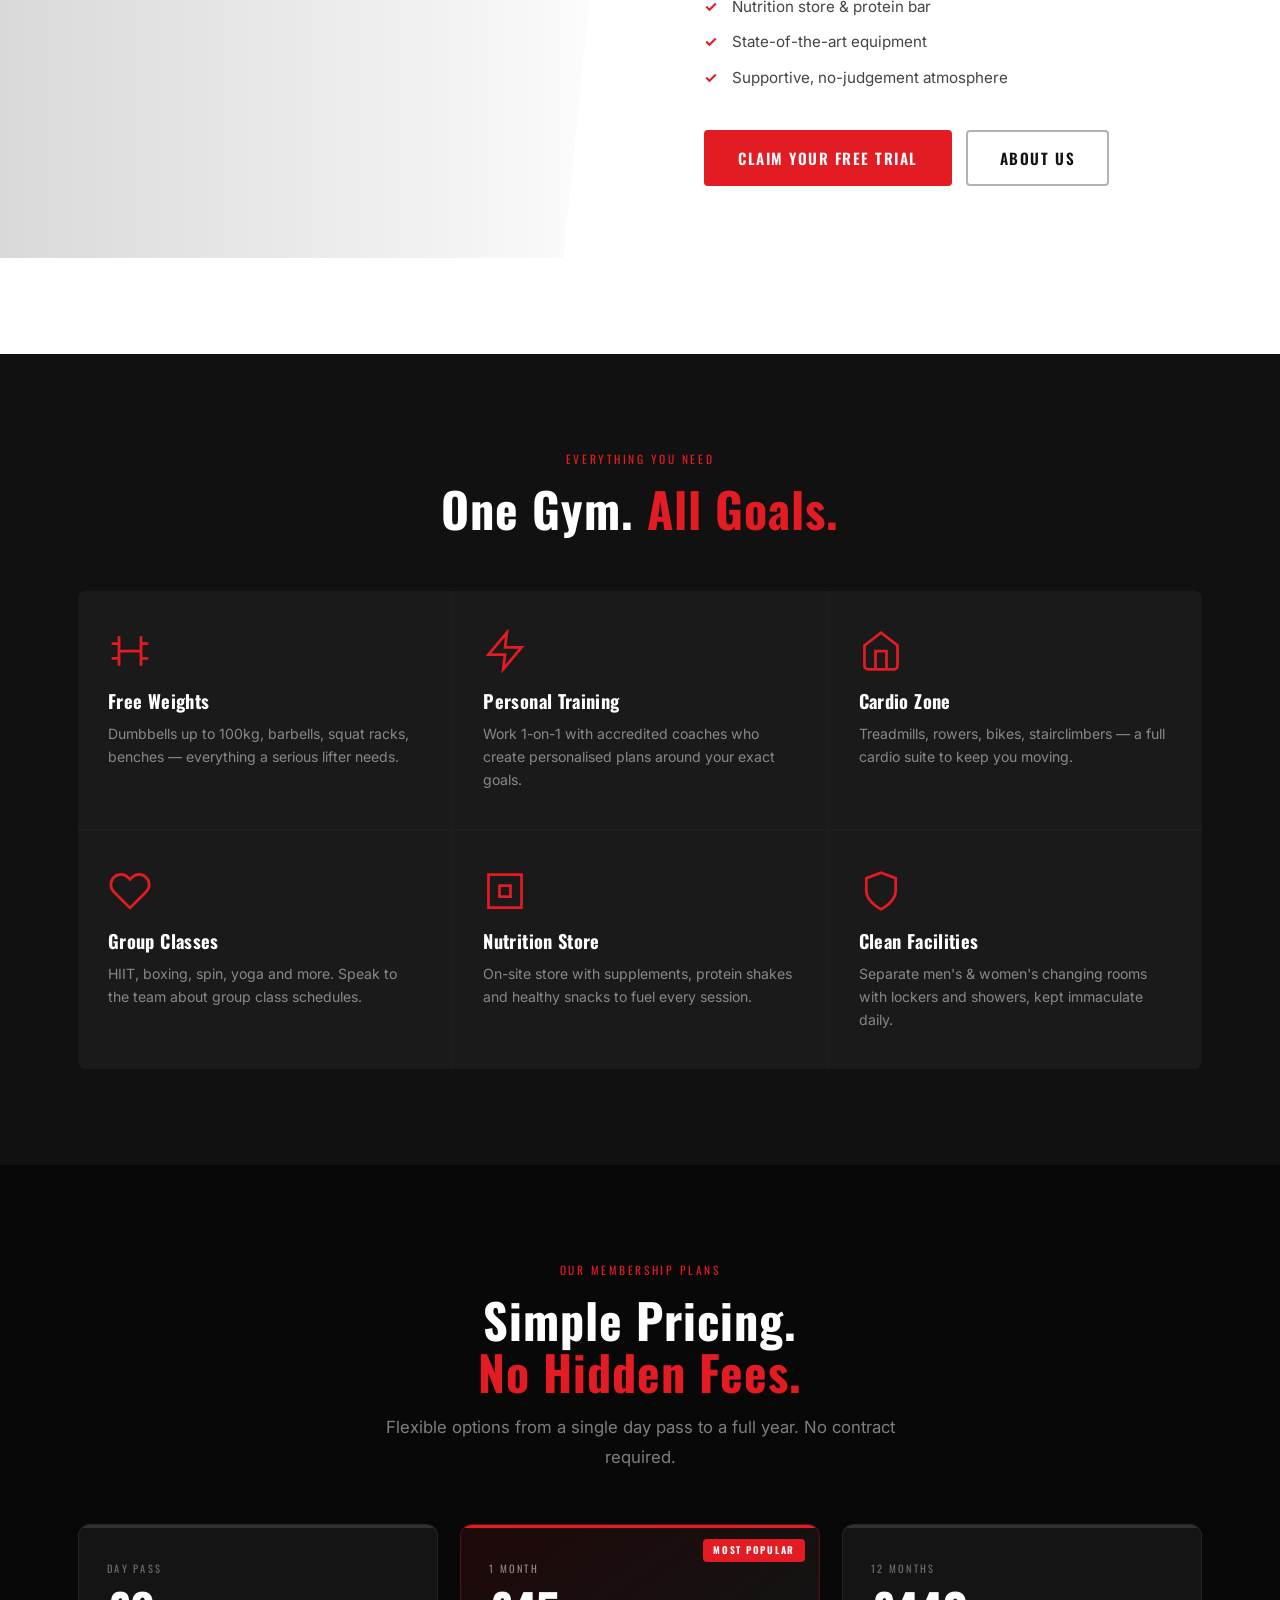
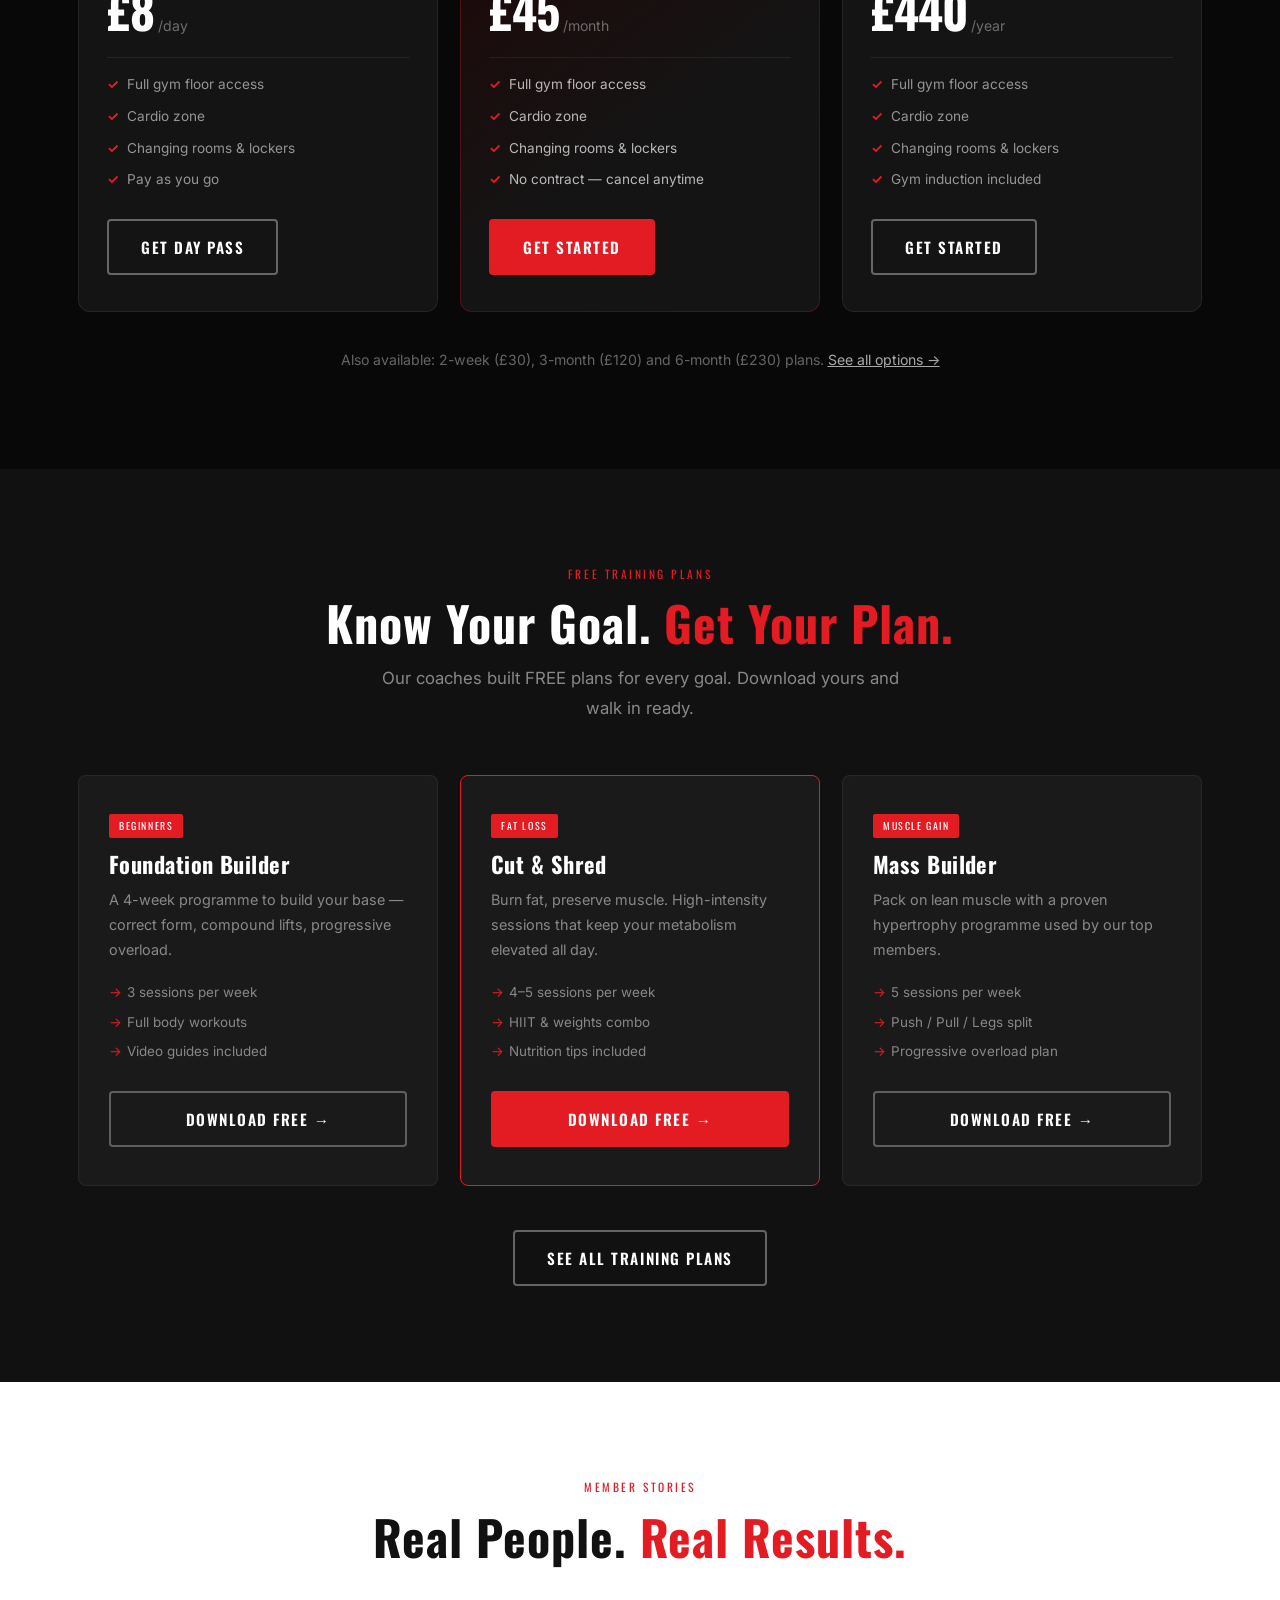
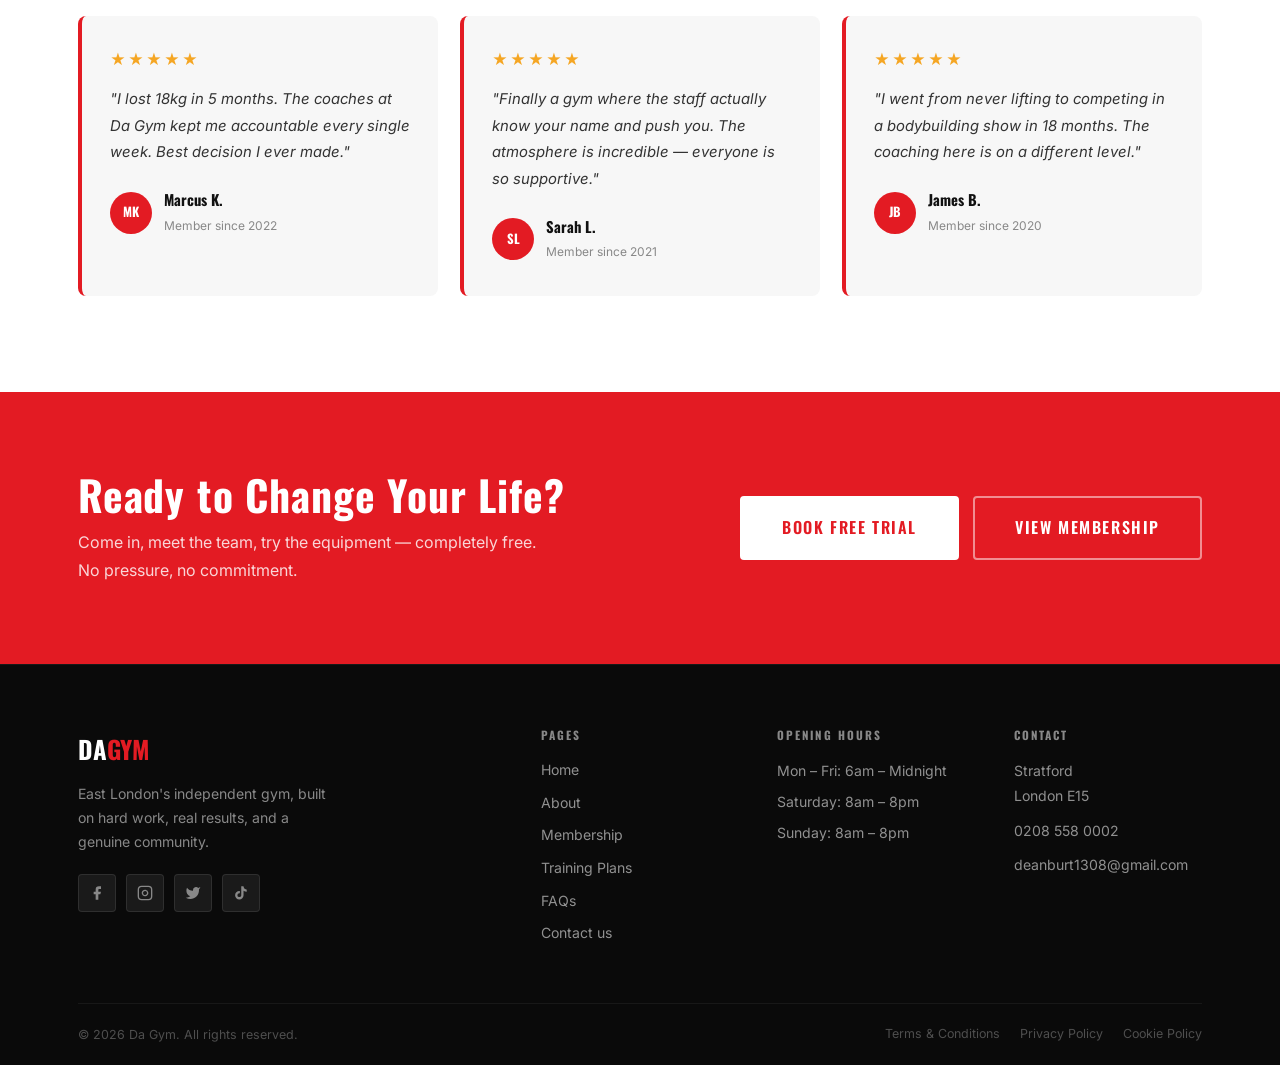
==== commit 8a6f348e: "Add files via upload" ====
--- a/index.html
+++ b/index.html
@@ -433,9 +433,9 @@
         </div>
         <div class="footer-col">
           <h4>Contact</h4>
-          <p>493 High Road Leytonstone<br />London E11 4PG</p>
+          <p>Stratford<br />London E15</p>
           <p style="margin-top:10px;"><a href="tel:02085580002" style="color:rgba(255,255,255,0.55);">0208 558 0002</a></p>
-          <p><a href="mailto:info@musclehut.uk" style="color:rgba(255,255,255,0.55);">info@musclehut.uk</a></p>
+          <p><a href="mailto:deanburt1308@gmail.com" style="color:rgba(255,255,255,0.55);">deanburt1308@gmail.com</a></p>
         </div>
       </div>
       <div class="footer-bottom">
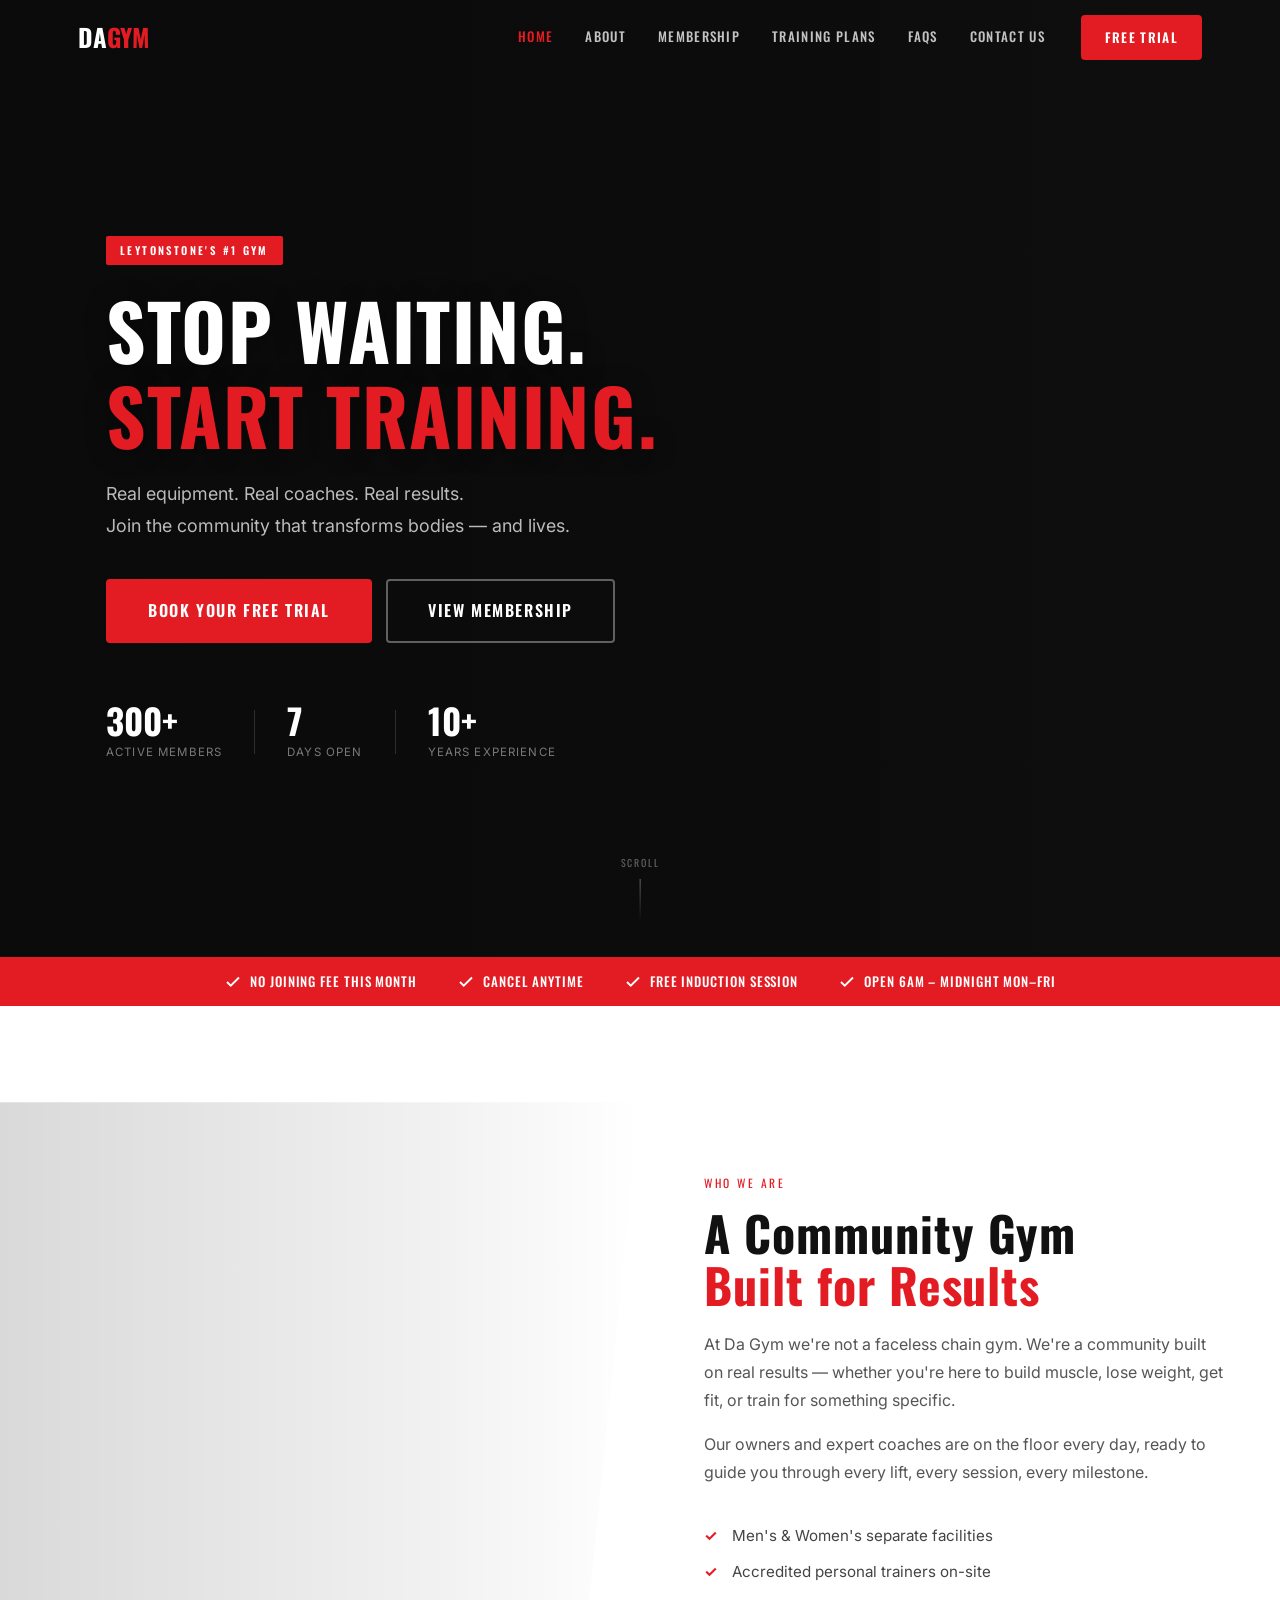
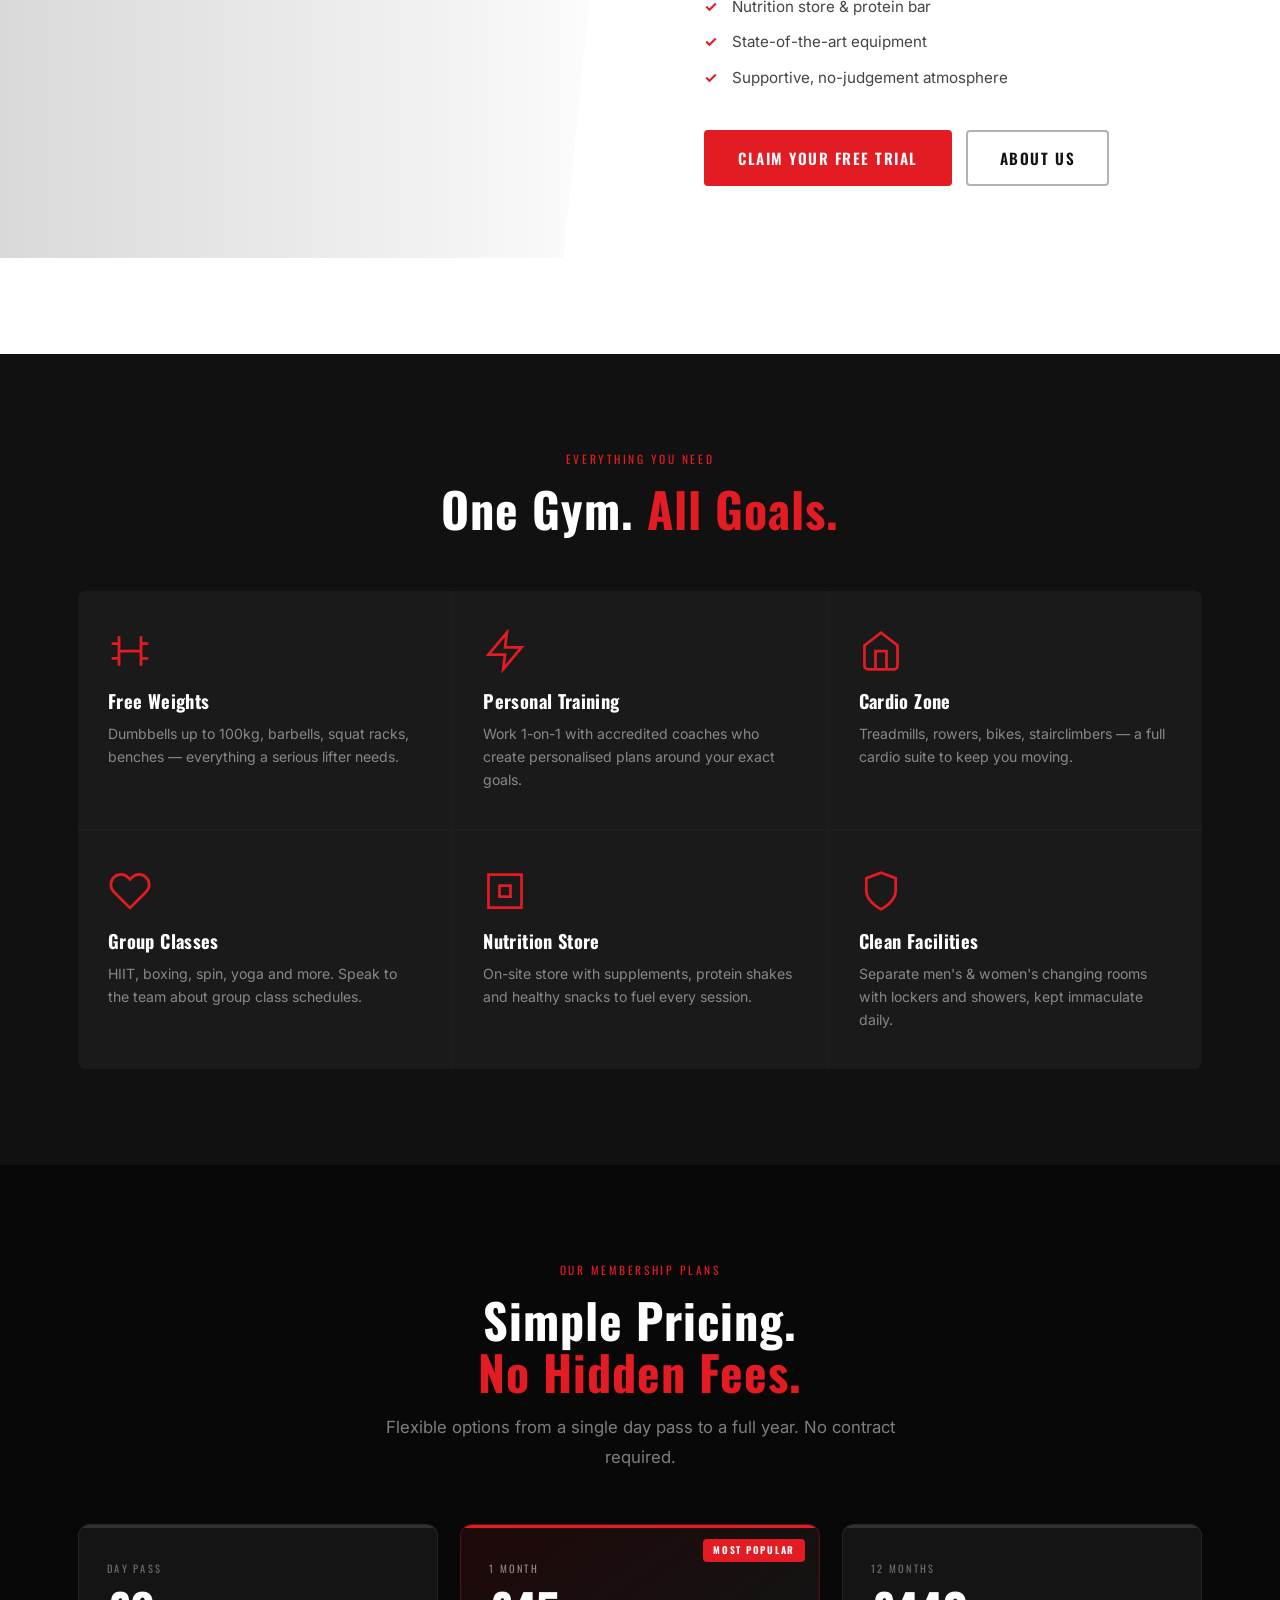
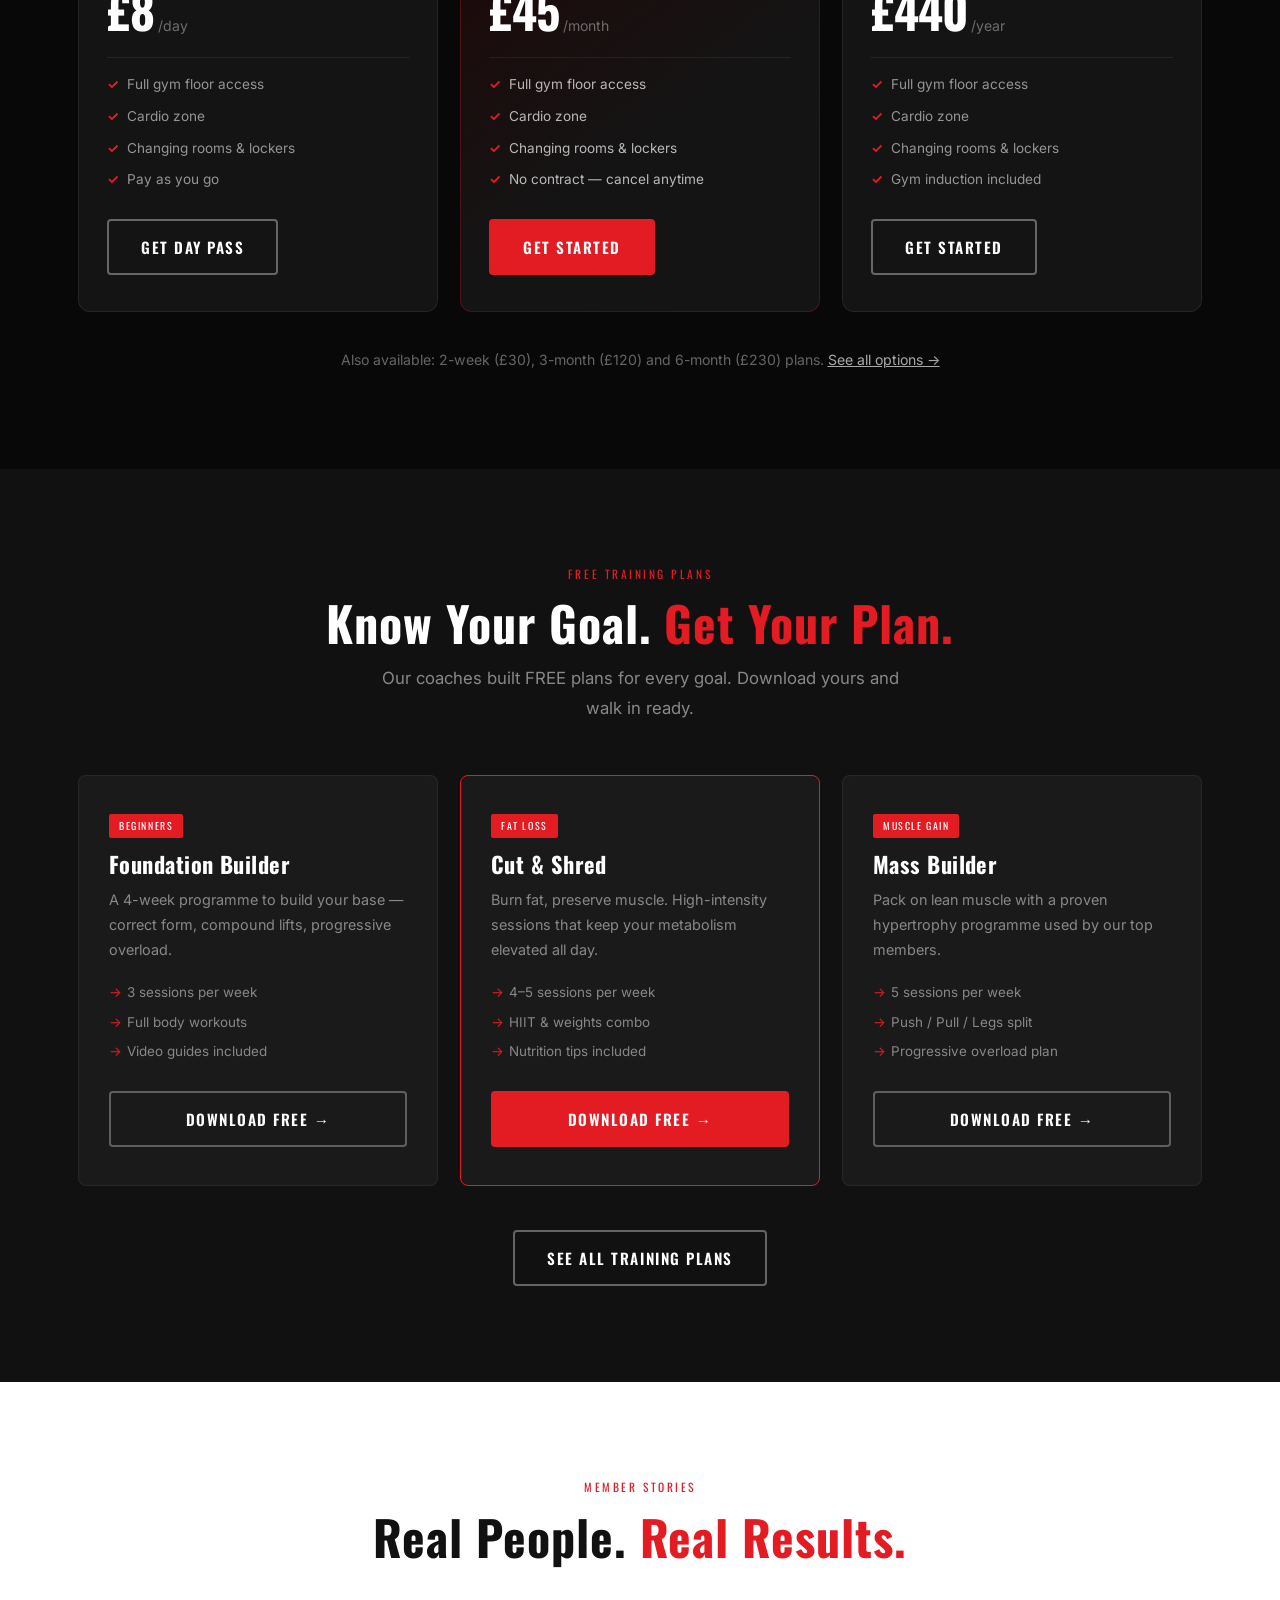
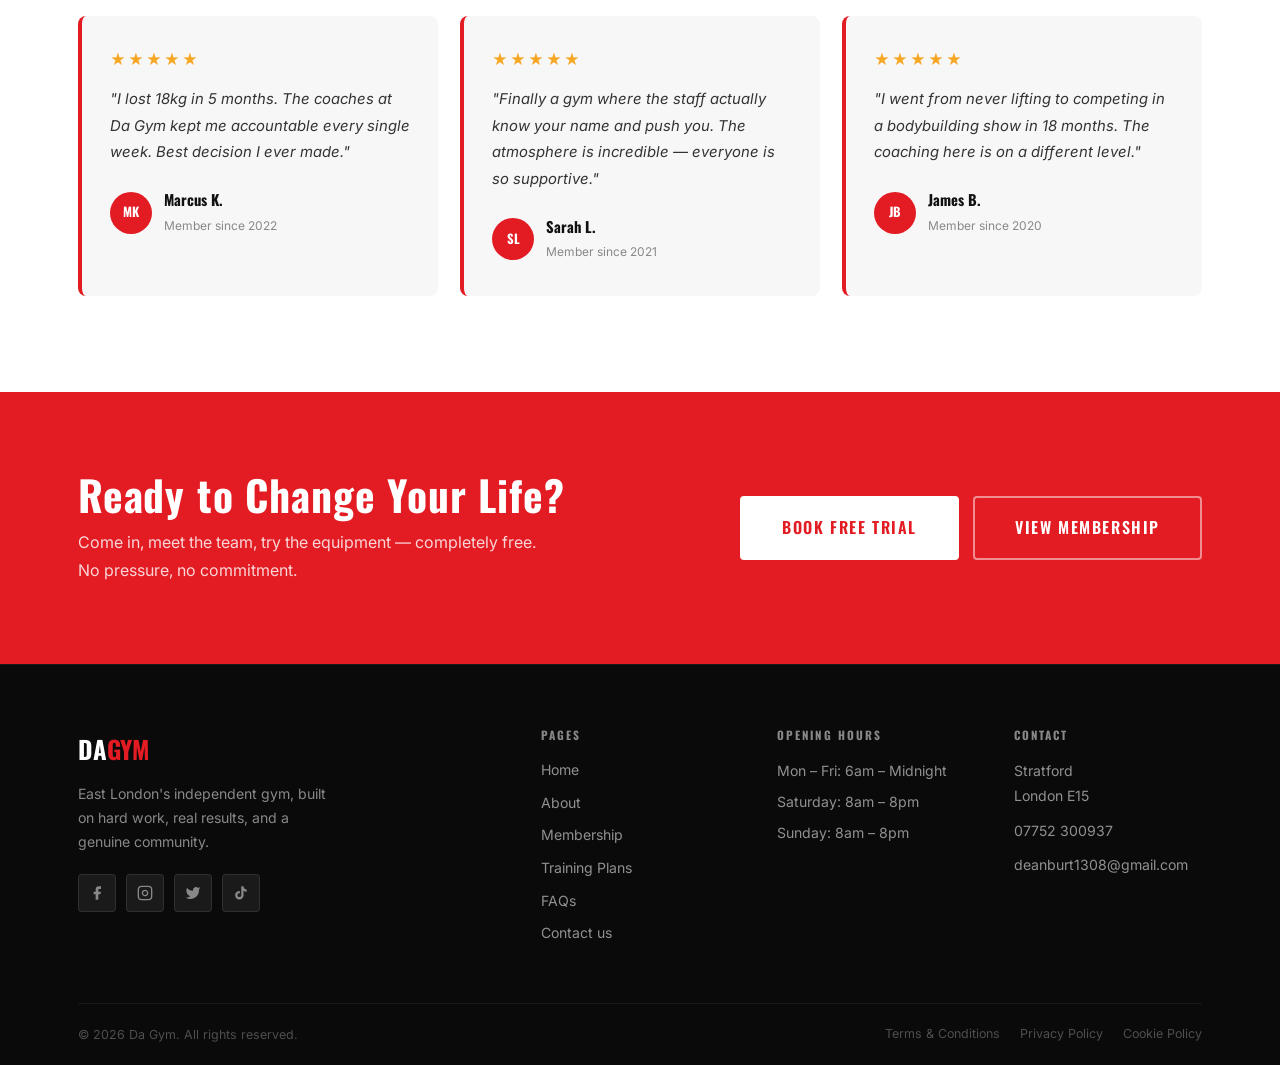
==== commit 533298de: "Add files via upload" ====
--- a/index.html
+++ b/index.html
@@ -434,7 +434,7 @@
         <div class="footer-col">
           <h4>Contact</h4>
           <p>Stratford<br />London E15</p>
-          <p style="margin-top:10px;"><a href="tel:02085580002" style="color:rgba(255,255,255,0.55);">0208 558 0002</a></p>
+          <p style="margin-top:10px;"><a href="tel:07752300937" style="color:rgba(255,255,255,0.55);">07752 300937</a></p>
           <p><a href="mailto:deanburt1308@gmail.com" style="color:rgba(255,255,255,0.55);">deanburt1308@gmail.com</a></p>
         </div>
       </div>
